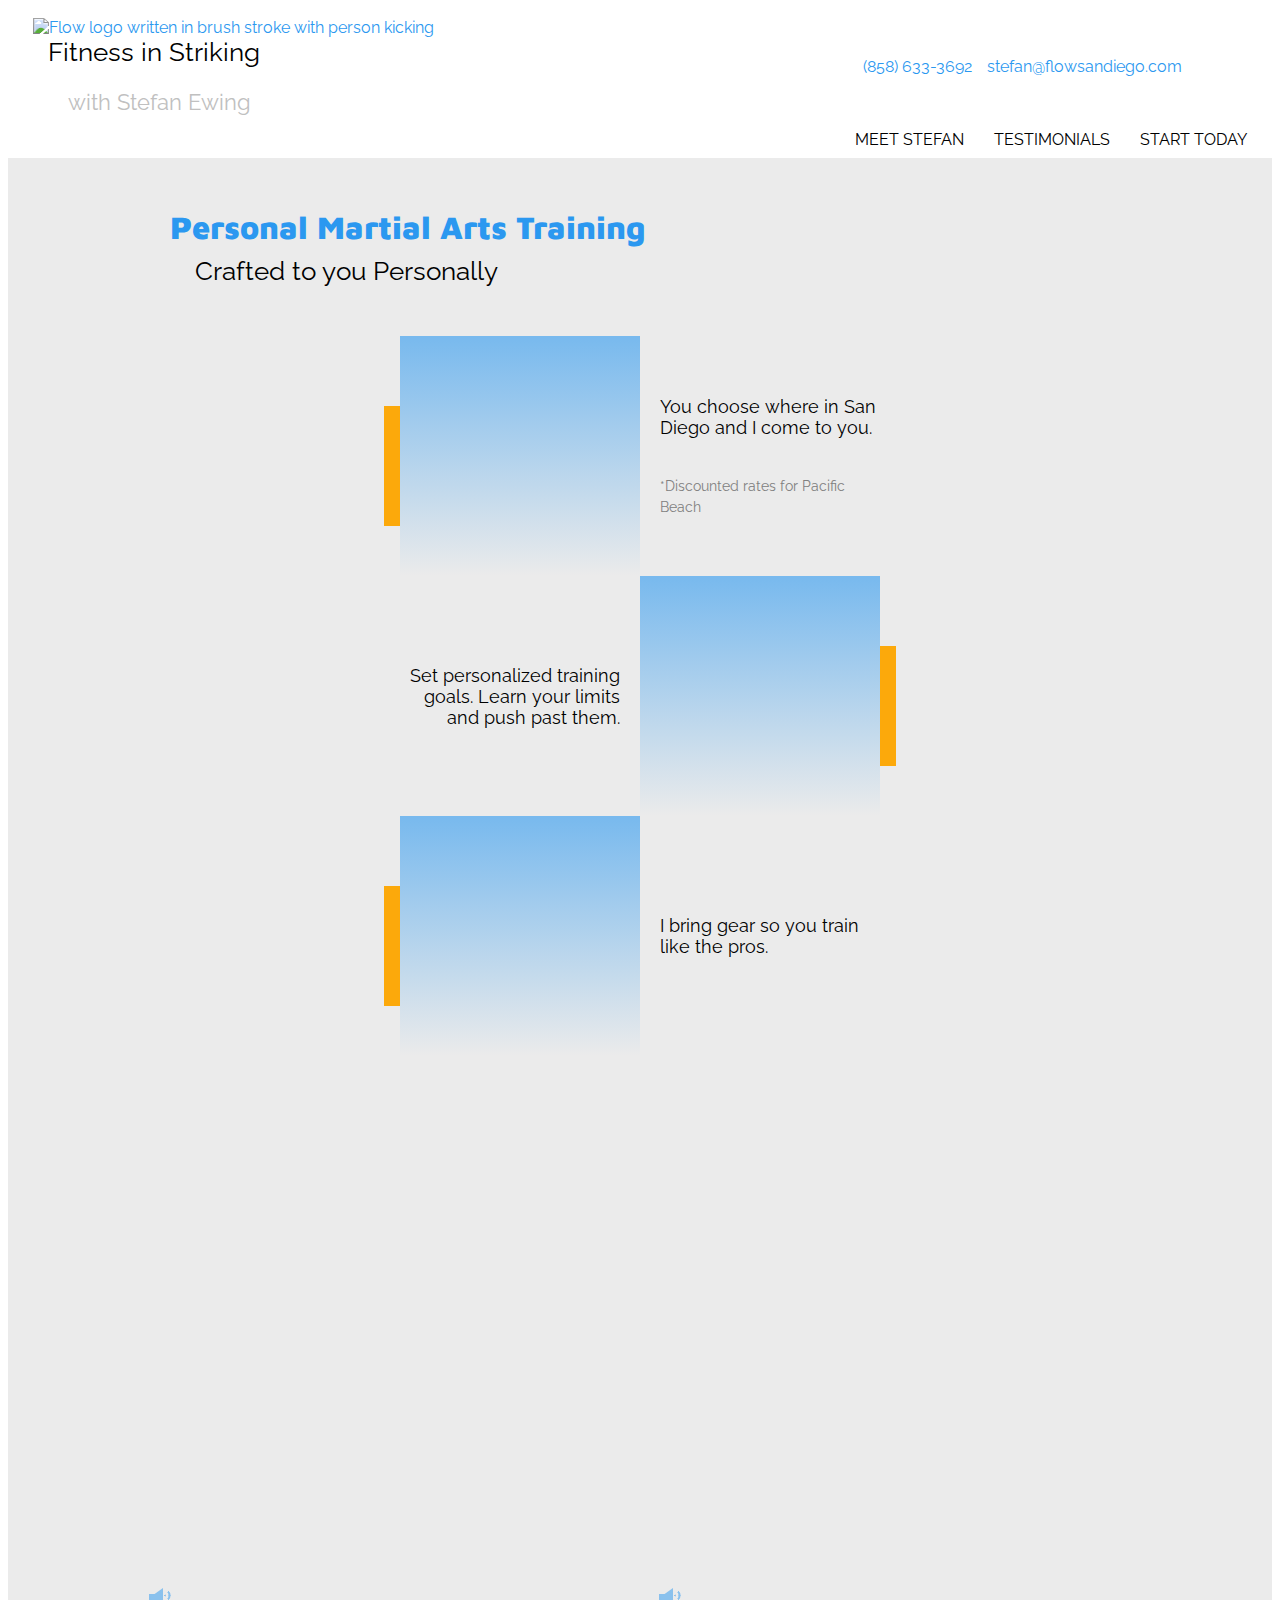
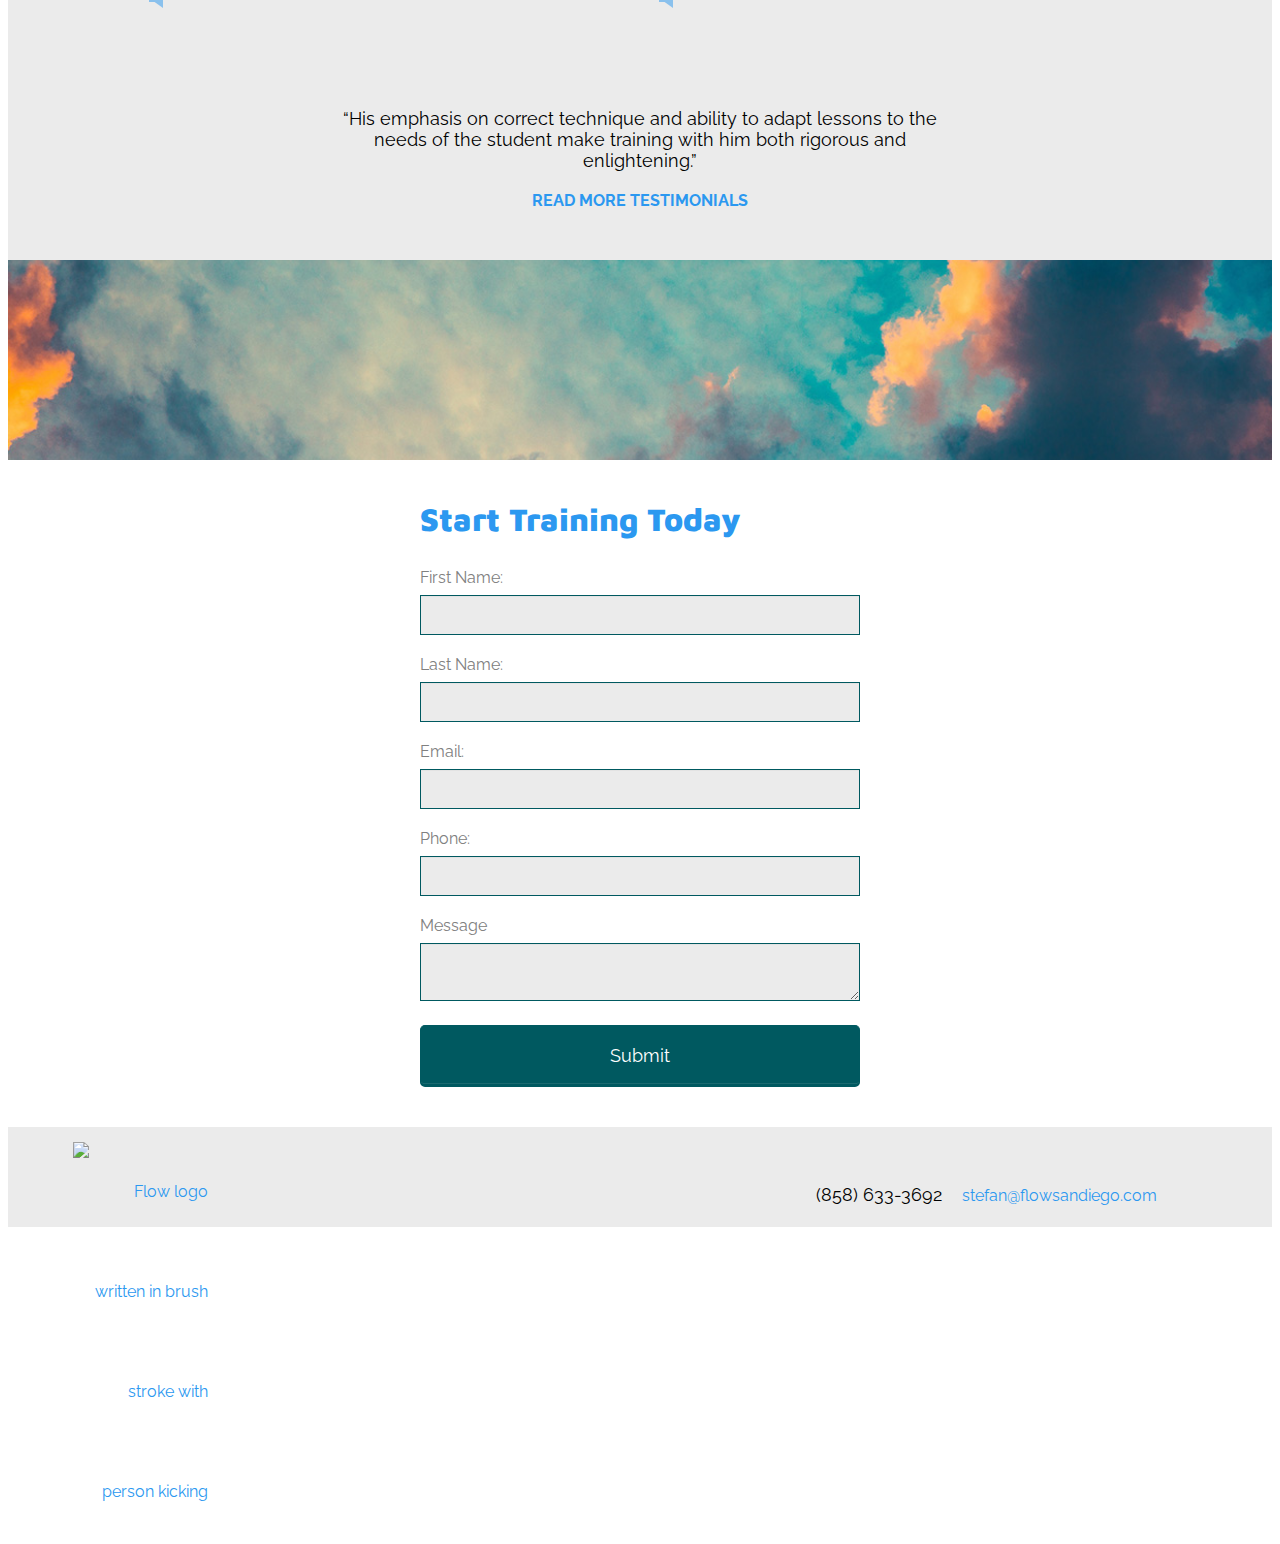
==== index.html @ 2791fafc "add updated files--cleaned up JS" ====
<!doctype html>
<html lang="en-US">
  <html>
    <head>
      <link href="https://fonts.googleapis.com/css?family=Maven+Pro:500,900|Raleway:400,500,600" rel="stylesheet">
      <link href="https://cdn-images.mailchimp.com/embedcode/horizontal-slim-10_7.css" rel="stylesheet" type="text/css">
      <script src="https://use.fontawesome.com/7b4e6e1d6e.js"></script>
      <title>Flow: Fitness in Striking | Personal Martial Arts Training | San Deigo</title>
      <meta charset="utf-8"/>
      <meta name="description" content="Flow Fitness in Striking specializes in martial arts personal training in San Deigo. 
      The instructor will meet you where and when you want and craft lessons to your needs. 
      Start training today."/>
      <meta name ="viewport" content="initial-scale=1.0,width=device-width"/>
      <link rel="stylesheet" href="css/reset.css"/>
      <link rel="stylesheet" href="css/normalize.css"/>
      <link rel="stylesheet" href="css/style.css"/>
    </head>
    <body>
      <div class="tablet_nav_dropdown_background"></div>
      <header>
        <div class="scroll_header" id="scrollHeader">
          <div class="scroll_header_left">
              <button type="button" class="start_today">Start Training Today</button>
           </div> <!--end header left-->
           <div class="scroll_header_right">               
             
             <!-- Begin MailChimp Signup Form -->
             <!-- <div id="mc_embed_signup"> -->
               <form action="https://directconnectionstraining.us16.list-manage.com/subscribe/post?u=0e68aa7948aa523b3192896d3&amp;id=10de667a09" method="post" id="mc-embedded-subscribe-form" name="mc-embedded-subscribe-form" class="validate" target="_blank" novalidate>
                <!-- <div id="mc_embed_signup_scroll"> -->
                  <!-- <label for="mce-EMAIL">Subscribe to our mailing list</label> -->
                  <p>Subscribe to my email list:</p>
                            <input type="email" value="" name="EMAIL" class="email newsletter_email" id="mce-EMAIL" placeholder="email address" id="newsletter_email" required>
                            <!-- real people should not fill this in and expect good things - do not remove this or risk form bot signups-->
                            <!-- <div style="position: absolute; left: -5000px;" aria-hidden="true"> -->
                              <!-- <input type="text" name="b_0e68aa7948aa523b3192896d3_10de667a09" tabindex="-1" value=""> -->
                            <!-- </div> -->
                            <!-- <div class="clear"> -->
                              <input type="submit" value="Subscribe" name="subscribe" id="mc-embedded-subscribe" class="button submit_btn">
                            <!-- </div> -->
                          <!-- </div> -->
                        </form>
                  <!-- </div> -->
                <!--End mc_embed_signup-->
              </div><!--end header right-->
            </div><!--end scroll_header-->

        <div class="header_grid">
          <div class="main_header">
            <a href="http://www.flowsandiego.com"><img src="images/flow_logo.png" alt="Flow logo written in brush stroke with person kicking" class="logo_img"></a>
            <h2>Fitness in Striking</h2>
            <h3>with Stefan Ewing</h3>
          </div>
          <div class="contact">
            <ul>
                <li><a href="tel:18586333692">(858) 633-3692</a></li>
                <li><a href="mailto:stefan@flowsandiego.com">stefan@flowsandiego.com</a><li>
                <li><a target="_blank" href="https://www.yelp.com/biz/direct-connections-personal-martial-arts-training-san-diego-3?osq=personal+martial+arts"><i class="fa fa-yelp" aria-hidden="true"></i></a></li>
                <li><a target="_blank" href="https://www.facebook.com/flowfitnessinstriking/"><i class="fa fa-facebook-square" aria-hidden="true"></i></a></li>
                <li><a target="_blank" href="https://www.instagram.com/flowsandiego/"><i class="fa fa-instagram" aria-hidden="true"></i></a></li>
              </ul>
            </div>
          <div class="nav">
            <ul>
              <li><a href="http://www.flowsandiego.com/meet_stefan">Meet Stefan</a></li>
              <li><a href="http://www.flowsandiego.com/testimonials">Testimonials</a></li>
              <li><a href="#" class="start_today">Start Today</a></li>
            </ul>
          </div>
          <div class="tablet_nav">
            <li><a target="_blank" href="https://www.yelp.com/biz/direct-connections-personal-martial-arts-training-san-diego-3?osq=personal+martial+arts"><i class="fa fa-yelp" aria-hidden="true"></i></a></li>
            <li><a target="_blank" href="https://www.facebook.com/flowfitnessinstriking/"><i class="fa fa-facebook-square" aria-hidden="true"></i></a></li>
            <li><a target="_blank" href="https://www.instagram.com/flowsandiego/"><i class="fa fa-instagram" aria-hidden="true"></i></a></li>
            <li class="menu_bars"><a href="#"><i class="fa fa-bars" id="menuBtn" aria-hidden="true"></i></a></li>
          </div><!--end tablet_nav-->
        </div> <!-- end div grid -->
      </header>
                  <div class="tablet_nav_dropdown" id="tabletNavDropdown">
                    <ul>
                      <li><a href="http://www.flowsandiego.com/meet_stefan">Meet Stefan</a></li>
                      <li><a href="http://www.flowsandiego.com/testimonials">Testimonials</a></li>
                      <li><a href="#" class="start_today">Start Today</a></li>
                    </ul>
                  </div><!--nav dropdown end -->

          <div class="container main_content">
            <div class="row main_row">
              <h1>Personal Martial Arts Training<h1>
              <h2>Crafted to you Personally</h2>
            </div> <!--end row-->
  
          <div class="container main_grid">
              <div class="item item1">
                <div class="image_1">
                  <!-- <img src="images/beach_training.jpg" alt="Two people training on a beach"> -->
                </div> <!-- end image_1 -->
                <div class="image_marker image_marker_left"></div>
              </div>
              <div class="item item2">
                <div class="item_textbox_right">
                  <p>You choose where in San Diego and I come to you.</p>
                  <p><span class="light">*Discounted rates for Pacific Beach</span></p>
                </div>
              </div>
              <div class="item item3">
                <div class="item_textbox_left">
                  <p>Set personalized training goals. Learn your limits and push past them.</p>
                </div>
              </div>
              <div class="item item4">
                <div class="image_2">
                  <!-- <img src="images/garage_training.jpg" alt="Two people training in a garage"> -->
                </div> <!-- end image_2 -->
                <div class="image_marker image_marker_right"></div>
              </div>
              <div class="item item5">
                  <div class="image_3">
                    <!-- <img src="images/gloves.jpg" alt="Two people training on a beach"> -->
                  </div> <!-- end image_3 -->
                <div class="image_marker image_marker_left"></div>
              </div>
              <div class="item item6">
                <div class="item_textbox_right">
                  <p>I bring gear so you train like the pros.</p>
                </div>
              </div>
          </div><!--end main_grid-->

          <div class="showcase_grid" id="mainContent">
            <div class="container video_1_box">
              <button class="playBtn" id="playBtn1" title="Toggle Play">►</button>
              <video muted loop poster="images/video5_poster.png" class="video1 video" id="video1" src="images/video5-b.mp4" type="video/mp4"></video>
              <a href="#!" class="muteBtn1 muteBtn" id="muteBtn1">
                <span></span>
              </a>
            </div> <!--end video_1-->

            <div class="container video_2_box">
              <button class="playBtn" id="playBtn2" title="Toggle Play">►</button>
              <video muted loop poster="images/video2_poster.png" class="video2 video" id="video2" src="images/video2_crop.mp4" type="video/mp4"></video>
              <a href="#!" class="muteBtn1 muteBtn" id="muteBtn2">
                <span></span>
              </a>
            </div> <!--end video_2-->
          </div> <!--showcase end-->



        <div class="row_testimonial">
          <div class="textbox_testimonial">
            <p>“His emphasis on correct technique and ability to adapt lessons to 
              the needs of the student make training with him both rigorous 
              and enlightening.”</p>
            <div class="textbox_testimonial_link">
              <a href="http://www.flowsandiego.com/testimonials"><strong>Read more testimonials</strong></a>
            </div>
          </div><!--end textbox-->
        </div><!--end row-->
      </div><!--end main_content container-->

      
      <div class="row row_banner">
      </div><!--end row-->

      <form name="contact" data-netlify="true">
        <h1 class="start_today_header" >Start Training Today</h1>
          <label for='first_name'>First Name:</label>
          <input type="text" id="first_name" name="first_name">

          <label for='last_name'>Last Name:</label>
          <input type="text" id="last_name" name="last_name">

          <label for='email'>Email:</label>
          <input type="email" id="email" name="user_email">

          <label for='phone'>Phone:</label>
          <input type="number" id="number" name="user_number">

          <label for="comment">Message</label>
          <textarea id="comment" name="user_comment"></textarea>
          <button type="submit" class="submit">Submit</button>
       </form>

       <footer>
         <div class="large_footer">
           <ul>
             <a href="http://www.flowsandiego.com/"><img src="images/flow_logo_tagline.png" alt="Flow logo written in brush stroke with person kicking" class="logo_img_small"></a>
               <li><p>(858) 633-3692</p></li>
               <li><a href="mailto:stefan@flowsandiego.com">stefan@flowsandiego.com</a><li>
               <li><a target="_blank" href="https://www.yelp.com/biz/direct-connections-personal-martial-arts-training-san-diego-3?osq=personal+martial+arts"><i class="fa fa-yelp" aria-hidden="true"></i></a></li>
               <li><a target="_blank" href="https://www.facebook.com/flowfitnessinstriking/"><i class="fa fa-facebook-square" aria-hidden="true"></i></a></li>
               <li><a target="_blank" href="https://www.instagram.com/flowsandiego/"><i class="fa fa-instagram" aria-hidden="true"></i></a></li>
             </ul>
           </div>
           <div class="small_footer">
             <ul class="footer_ul_icons">
                 <li><a target="_blank" href="https://www.yelp.com/biz/direct-connections-personal-martial-arts-training-san-diego-3?osq=personal+martial+arts"><i class="fa fa-yelp" aria-hidden="true"></i></a></li>
                 <li><a target="_blank" href="https://www.facebook.com/flowfitnessinstriking/"><i class="fa fa-facebook-square" aria-hidden="true"></i></a></li>
                 <li><a target="_blank" href="https://www.instagram.com/flowsandiego/"><i class="fa fa-instagram" aria-hidden="true"></i></a></li>
               </ul>
               <ul class="footer_ul_contact">
                 <li><a href="tel:18586333692">(858) 633-3692</a></li>
                 <li><a href="mailto:stefan@flowsandiego.com">stefan@flowsandiego.com</a><li>
                   <a href="http://www.flowsandiego.com/"><img src="images/flow_logo_tagline.png" alt="Flow logo written in brush stroke with person kicking" class="logo_img_small"></a>
               </ul>
           </div>
       </footer>


       <script src="https://ajax.googleapis.com/ajax/libs/jquery/3.2.1/jquery.min.js"></script>
        <script src="js/global.js"></script>
        <script src="js/home.js"></script>
    </body>

</html>
---- css/style.css ----
h1 {
  font-family: "Maven Pro", sans-serif;
  font-weight: 900;
  color: #2b98f0;
  margin: 10px;
}

@media (min-width: 992px) {
  h1 {
    font-size: 32px;
  }
}

@media (min-width: 700px) and (max-width: 991px) {
  h1 {
    font-size: 30px;
  }
}

@media (min-width: 300px) and (max-width: 699px) {
  h1 {
    font-size: 26px;
  }
}

h2 {
  font-family: "Raleway", sans-serif;
  font-weight: 400;
  color: 900;
  margin: 10px;
}

@media (min-width: 992px) {
  h2 {
    font-size: 26px;
  }
}

@media (min-width: 700px) and (max-width: 991px) {
  h2 {
    font-size: 26px;
  }
}

@media (min-width: 300px) and (max-width: 699px) {
  h2 {
    font-size: 20px;
  }
}

h3 {
  font-family: "Raleway", sans-serif;
  font-weight: 400;
  font-size: 22px;
  color: #c0c0c0;
}

@media (min-width: 300px) and (max-width: 699px) {
  h3 {
    font-size: 18px;
  }
}

p {
  font-family: "Raleway", sans-serif;
  font-weight: 400;
  font-size: 18px;
}

.contact p {
  color: #808080;
  font-size: 16px;
}

a {
  font-family: "Raleway", sans-serif;
  font-weight: 400;
  color: #2b98f0;
  font-size: 16px;
  text-decoration: none;
}

.fa {
  color: #fca90b;
  font-size: 26px;
}

.light {
  color: #808080;
  font-size: 14px;
}

body {
  font-family: "Raleway", sans-serif;
  font-weight: 400;
  font-size: 18px;
  color: 900;
  background: white;
}

.scroll_header {
  background-color: #2b98f0;
  height: 50px;
  width: 100vw;
  color: white;
  z-index: 200;
  display: none;
}

.scroll_header p {
  display: inline-block;
  line-height: 50px;
  font-size: 16px;
}

.scroll_header_left {
  text-align: left;
  margin-left: 50px;
  height: 100%;
  display: inline-block;
}

@media (min-width: 700px) and (max-width: 991px) {
  .scroll_header_left {
    display: none;
  }
}

.scroll_header_right {
  text-align: right;
  margin-right: 50px;
  height: 100%;
  display: inline-block;
  float: right;
  padding-right: 20px;
}

@media (min-width: 300px) and (max-width: 699px) {
  .scroll_header_right {
    display: none;
  }
}

.sticky {
  position: fixed;
  top: 0;
  width: 100%;
  display: inline;
}

.sticky + .content {
  padding-top: 102px;
}

.header_grid {
  display: -ms-grid;
  display: grid;
  -ms-grid-columns: 1fr 1fr;
  grid-template-columns: 1fr 1fr;
  -ms-grid-rows: 75px 75px;
  grid-template-rows: 75px 75px;
}

@media (min-width: 992px) {
  .header_grid {
    grid-template-areas: "mainheader contact" "mainheader nav";
  }
}

@media (min-width: 700px) and (max-width: 991px) {
  .header_grid {
    grid-template-areas: "mainheader tabletnav" "mainheader .";
  }
}

@media (min-width: 300px) and (max-width: 699px) {
  .header_grid {
    -ms-grid-rows: 150px 50px;
    -ms-grid-columns: 300px 1px;
    grid-template-rows: 100px 100px;
    grid-template-areas: "mainheader mainheader" "tabletnav tabletnav";
  }
}

.main_header {
  -ms-grid-column: 1;
  -ms-grid-row: 1;
  grid-area: mainheader;
}

@media (min-width: 300px) and (max-width: 699px) {
  .main_header {
    text-align: center;
  }
}

.logo_img {
  width: 200px;
  padding-left: 25px;
  padding-top: 10px;
}

@media (min-width: 300px) and (max-width: 699px) {
  .logo_img {
    width: 150px;
    padding-left: 0;
  }
}

.main_header h2 {
  margin: 0 0 0 40px;
}

.main_header h3 {
  margin-left: 60px;
}

.contact {
  -ms-grid-column: 2;
  -ms-grid-row: 1;
  grid-area: contact;
  text-align: right;
  height: 100%;
  line-height: 75px;
}

.contact li, .tablet_nav li {
  display: inline-block;
  margin-right: 10px;
}

.fa {
  padding: 5px;
}

.nav {
  -ms-grid-column: 2;
  -ms-grid-row: 2;
  grid-area: nav;
  text-align: right;
  line-height: 75px;
}

.nav li {
  text-transform: uppercase;
  display: inline-block;
  margin-right: 25px;
}

.nav a {
  color: black;
}

.nav a:hover {
  color: #2b98f0;
}

@media (min-width: 300px) and (max-width: 699px) {
  .nav, .contact {
    display: none;
  }
}

@media (min-width: 700px) and (max-width: 991px) {
  .nav, .contact {
    display: none;
  }
}

.tablet_nav {
  -ms-grid-column: 1;
  -ms-grid-row: 1;
  grid-area: tabletnav;
  text-align: right;
  align-self: end;
}

@media (min-width: 992px) {
  .tablet_nav {
    display: none;
  }
}

@media (min-width: 300px) and (max-width: 699px) {
  .tablet_nav {
    text-align: center;
    align-self: center;
    -ms-grid-column: 1;
    -ms-grid-row: 2;
  }
}

.tablet_nav_dropdown {
  width: 150px;
  height: auto;
  background-color: white;
  position: absolute;
  top: 80px;
  right: 10px;
  z-index: 500;
  box-shadow: 1px 1px 4px #808080;
  border-radius: 3px;
  display: none;
  float: right;
}

@media (min-width: 300px) and (max-width: 699px) {
  .tablet_nav_dropdown {
    top: 180px;
    right: 30px;
  }
}

.tablet_nav_dropdown li {
  padding: 15px;
}

.tablet_nav_dropdown ul {
  text-align: left;
  margin: 10px 0 10px 10px;
}

.tablet_nav_dropdown_background {
  z-index: 499;
  width: 100vw;
  height: 100vh;
  position: fixed;
  top: 0;
  left: 0;
  display: none;
}

.showcase_grid {
  display: -ms-grid;
  display: grid;
  margin: auto;
  padding-top: 5vh;
  padding-bottom: 5vh;
  margin-top: 20px;
  margin-bottom: 20px;
  grid-auto-rows: auto;
  grid-gap: 10px;
  grid-template-areas: "video1 video2";
  justify-content: center;
}

@media (min-width: 992px) {
  .showcase_grid {
    -ms-grid-columns: 500px 500px;
    grid-template-columns: 500px 500px;
    width: 1010px;
  }
}

@media (min-width: 700px) and (max-width: 991px) {
  .showcase_grid {
    -ms-grid-columns: 345px 345px;
    grid-template-columns: 345px 345px;
    width: 700px;
  }
}

@media (min-width: 300px) and (max-width: 699px) {
  .showcase_grid {
    -ms-grid-rows: 300px 300px;
    grid-template-rows: 300px 300px;
    grid-template-areas: "video1" "video2";
    text-align: center;
  }
}

.video_1_box {
  -ms-grid-column: 1;
  -ms-grid-row: 1;
  grid-area: video1;
  position: relative;
}

@media (min-width: 300px) and (max-width: 699px) {
  .video_1_box {
    -ms-grid-row: 1;
    -ms-grid-column: 1;
  }
}

.video_2_box {
  -ms-grid-column: 2;
  -ms-grid-row: 1;
  grid-area: video2;
  position: relative;
}

@media (min-width: 300px) and (max-width: 699px) {
  .video_2_box {
    -ms-grid-row: 2;
    -ms-grid-column: 1;
  }
}

.video1 {
  width: 500px;
  height: 500px;
  z-index: 1;
}

@media (min-width: 700px) and (max-width: 991px) {
  .video1 {
    width: 345px;
    height: 345px;
  }
}

@media (min-width: 300px) and (max-width: 699px) {
  .video1 {
    width: 300px;
    height: 300px;
  }
}

.video2 {
  width: 500px;
  height: 500px;
}

@media (min-width: 700px) and (max-width: 991px) {
  .video2 {
    width: 345px;
    height: 345px;
  }
}

@media (min-width: 300px) and (max-width: 699px) {
  .video2 {
    width: 300px;
    height: 300px;
  }
}

.main_content {
  background-color: #ebebeb;
}

.main_row {
  width: 75vw;
  margin: auto;
  padding-top: 40px;
  padding-bottom: 40px;
}

.main_row h2 {
  padding-left: 25px;
}

.main_grid {
  width: 50%;
  margin: auto;
  display: -ms-grid;
  display: grid;
  -ms-grid-columns: 240px 240px;
  grid-template-columns: 240px 240px;
  -ms-grid-rows: 1fr 1fr 1fr;
  grid-template-rows: 1fr 1fr 1fr;
  justify-content: center;
}

@media (min-width: 300px) and (max-width: 699px) {
  .main_grid {
    -ms-grid-columns: 240px;
    grid-template-columns: 240px;
    -ms-grid-rows: 240px 125px 240px 125px 240px 125px;
    grid-template-rows: auto;
    grid-template-areas: "row-1" "row-2" "row-3" "row-4" "row-5" "row-6";
  }
}

.item1 {
  -ms-grid-column: 1;
  -ms-grid-row: 1;
}

.item2 {
  -ms-grid-column: 2;
  -ms-grid-row: 1;
}

.item3 {
  -ms-grid-column: 1;
  -ms-grid-row: 2;
}

.item4 {
  -ms-grid-column: 2;
  -ms-grid-row: 2;
}

.item5 {
  -ms-grid-column: 1;
  -ms-grid-row: 3;
}

.item6 {
  -ms-grid-column: 2;
  -ms-grid-row: 3;
}

@media (min-width: 300px) and (max-width: 699px) {
  .item1 {
    grid-area: row-1;
    -ms-grid-column: 1;
    -ms-grid-row: 1;
  }
  .item2 {
    grid-area: row-2;
    -ms-grid-column: 1;
    -ms-grid-row: 2;
  }
  .item3 {
    grid-area: row-4;
    -ms-grid-column: 1;
    -ms-grid-row: 4;
  }
  .item4 {
    grid-area: row-3;
    -ms-grid-column: 1;
    -ms-grid-row: 3;
  }
  .item5 {
    grid-area: row-5;
    -ms-grid-column: 1;
    -ms-grid-row: 5;
  }
  .item6 {
    grid-area: row-6;
    -ms-grid-column: 1;
    -ms-grid-row: 6;
  }
}

.image_1 {
  height: 240px;
  width: 240px;
  background: linear-gradient(to bottom, rgba(43, 152, 240, 0.6), rgba(43, 152, 240, 0)), url("../images/beach_training2.jpg");
}

.image_2 {
  height: 240px;
  width: 240px;
  background: linear-gradient(to bottom, rgba(43, 152, 240, 0.6), rgba(43, 152, 240, 0)), url("../images/garage_training2.jpg");
}

.image_3 {
  height: 240px;
  width: 240px;
  background: linear-gradient(to bottom, rgba(43, 152, 240, 0.6), rgba(43, 152, 240, 0)), url("../images/gloves2.jpg");
}

.image_marker {
  height: 120px;
  background-color: #fca90b;
  width: 16px;
  top: 50%;
  margin-top: -50px;
  z-index: 100;
}

.image_marker_left {
  left: -16px;
  position: absolute;
}

.image_marker_right {
  right: -16px;
  position: absolute;
}

.item {
  position: relative;
}

@media (min-width: 700px) and (max-width: 991px) {
  .item_textbox_right {
    width: 220px;
    height: 240px;
    margin-left: 20px;
    display: flex;
    justify-content: center;
    flex-direction: column;
  }
}

@media (min-width: 992px) {
  .item_textbox_right {
    width: 220px;
    height: 240px;
    margin-left: 20px;
    display: flex;
    justify-content: center;
    flex-direction: column;
  }
}

@media (min-width: 300px) and (max-width: 699px) {
  .item_textbox_right {
    text-align: center;
    justify-content: flex-start;
    margin: 30px 0 40px 0;
    margin-right: 0;
  }
}

@media (min-width: 700px) and (max-width: 991px) {
  .item_textbox_left {
    margin-right: 20px;
    width: 220px;
    height: 240px;
    text-align: right;
    display: flex;
    justify-content: center;
    flex-direction: column;
  }
}

@media (min-width: 992px) {
  .item_textbox_left {
    margin-right: 20px;
    width: 220px;
    height: 240px;
    text-align: right;
    display: flex;
    justify-content: center;
    flex-direction: column;
  }
}

@media (min-width: 300px) and (max-width: 699px) {
  .item_textbox_left {
    text-align: center;
    justify-content: flex-start;
    margin: 30px 0 40px 0;
    margin-right: 0;
  }
}

.row_testimonial {
  display: flex;
  justify-content: center;
  padding-bottom: 50px;
}

.textbox_testimonial {
  width: 50%;
  text-align: center;
}

.textbox_testimonial_link {
  margin-top: 15px;
  text-transform: uppercase;
}

.row_banner {
  height: 200px;
  background-image: url("../images/jason-wong-351890-banner.jpg");
  background-size: cover;
  background-position: center center;
  margin-bottom: 30px;
}

footer {
  background-color: #ebebeb;
  height: 100px;
}

.logo_img_small {
  width: 160px;
  padding-left: 25px;
  padding-top: 15px;
  float: left;
}

@media (min-width: 300px) and (max-width: 699px) {
  .logo_img_small {
    padding: 20px;
    float: none;
  }
}

.large_footer {
  text-align: right;
  height: 100%;
  line-height: 100px;
  display: block;
}

@media (min-width: 300px) and (max-width: 699px) {
  .large_footer {
    display: none;
  }
}

.large_footer li {
  display: inline-block;
  margin-right: 15px;
}

.small_footer {
  height: auto;
  background-color: #ebebeb;
}

@media (min-width: 700px) and (max-width: 991px) {
  .small_footer {
    display: none;
  }
}

@media (min-width: 992px) {
  .small_footer {
    display: none;
  }
}

.footer_ul_icons {
  display: flex;
  flex-direction: row;
  justify-content: center;
  margin-top: 15px;
}

.footer_ul_icons li {
  padding: 10px;
}

.footer_ul_contact {
  text-align: center;
}

.footer_ul_contact li {
  margin-top: 20px;
}

.testimonials_container {
  text-align: center;
  padding-top: 40px;
  padding-bottom: 40px;
  background-color: #ebebeb;
}

.hidden {
  display: none;
}

.slideshow_container {
  margin: 0;
  max-width: 750px;
  margin: 10vh auto 10vh auto;
  text-align: center;
}

.slideshow_container > div {
  display: inline-block;
}

#slideshow {
  margin: auto;
  position: relative;
  width: 620px;
  height: 200px;
}

@media (min-width: 700px) and (max-width: 991px) {
  #slideshow {
    width: 520px;
    height: 167px;
  }
}

@media (min-width: 300px) and (max-width: 699px) {
  #slideshow {
    width: 75vw;
    max-width: 300px;
    margin: auto;
    height: 180px;
  }
}

#slideshow > div {
  position: absolute;
  top: 0;
  left: 0;
  right: 0;
  bottom: 0;
}

#slideshow img {
  width: 100%;
  margin: auto;
  border: solid 1px #808080;
}

.arrow {
  width: 40px;
  font-size: 64px;
  display: inline-block;
  color: #2b98f0;
  text-decoration: none;
  text-align: center;
  vertical-align: middle;
  line-height: 400px;
  font-weight: bold;
  padding: 0 10px;
}

@media (min-width: 300px) and (max-width: 699px) {
  .arrow {
    font-size: 32px;
    line-height: 200px;
  }
}

@media (min-width: 300px) and (max-width: 699px) {
  .arrowL {
    position: absolute;
    left: 0;
  }
}

@media (min-width: 300px) and (max-width: 699px) {
  .arrowR {
    position: absolute;
    right: 0;
  }
}

*, *:before, *:after {
  -moz-box-sizing: border-box;
  -webkit-box-sizing: border-box;
  box-sizing: border-box;
}

form {
  max-width: 400px;
  margin: 20px auto;
  padding: 10px 20px;
  border-radius: 8px;
}

form h1 {
  margin: 0 0 30px 0;
  text-align: left;
}

input[type="text"],
input[type="password"],
input[type="date"],
input[type="datetime"],
input[type="email"],
input[type="number"],
input[type="search"],
input[type="tel"],
input[type="time"],
input[type="url"],
textarea,
select {
  background: rgba(255, 255, 255, 0.1);
  border: 1px solid #005960;
  font-size: 16px;
  height: auto;
  margin: 0;
  outline: 0;
  padding: 10px;
  width: 100%;
  background-color: #ebebeb;
  color: #8a97a0;
  box-shadow: 0 1px 0 rgba(0, 0, 0, 0.03) inset;
  margin-bottom: 20px;
}

input[type="radio"],
input[type="checkbox"] {
  margin: 0 4px 8px 0;
}

select {
  padding: 6px;
  height: 32px;
  border-radius: 2px;
}

button {
  padding: 19px 39px 18px 39px;
  color: #FFF;
  background-color: #005960;
  font-size: 18px;
  text-align: center;
  font-family: "Raleway", sans-serif;
  border-radius: 5px;
  width: 100%;
  border: 1px solid #005960;
  border-width: 1px 1px 3px;
  box-shadow: 0 -1px 0 rgba(255, 255, 255, 0.1) inset;
  margin-bottom: 10px;
}

button.start_today {
  background-color: #2b98f0;
  font-size: 16px;
  width: 180px;
  height: 30px;
  border: 1px solid white;
  display: inline-block;
  padding: 0;
  margin-top: 10px;
}

form.validate {
  margin: 0;
  padding: 0;
  max-width: 800px;
}

input.newsletter_email {
  display: inline-block;
  width: 180px;
  border: 1px solid white;
  border-radius: 5px;
  height: 30px;
  padding: 0;
}

.submit_btn {
  width: 100px;
  height: 30px;
  font-size: 16px;
  background-color: #2b98f0;
  color: white;
  border: 1px solid white;
  border-radius: 5px;
  display: inline-block;
}

fieldset {
  margin-bottom: 30px;
  border: none;
}

legend {
  font-size: 1.4em;
  margin-bottom: 10px;
}

label {
  display: block;
  margin-bottom: 8px;
  font-family: "Raleway", sans-serif;
  font-size: 16px;
  color: #808080;
}

label.light {
  font-weight: 300;
  display: inline;
}

.number {
  background-color: #5fcf80;
  color: #fff;
  height: 30px;
  width: 30px;
  display: inline-block;
  font-size: 0.8em;
  margin-right: 4px;
  line-height: 30px;
  text-align: center;
  text-shadow: 0 1px 0 rgba(255, 255, 255, 0.2);
  border-radius: 100%;
}

@media screen and (min-width: 480px) {
  form {
    max-width: 480px;
  }
}

/* mute button style */
.muteBtn1 {
  height: 30px;
  width: 30px;
  position: absolute;
  overflow: hidden;
  display: block;
  bottom: 12px;
  left: 12px;
  opacity: .5;
  z-index: 99;
}

.muteBtn1 span {
  display: block;
  width: 8px;
  height: 8px;
  background: #2b98f0;
  margin: 11px 0 0 2px;
}

.muteBtn1 span:after {
  content: '';
  position: absolute;
  width: 0;
  height: 0;
  border-style: solid;
  border-color: transparent #2b98f0 transparent transparent;
  border-width: 10px 14px 10px 15px;
  left: -13px;
  top: 5px;
}

.muteBtn1 span:before {
  transform: rotate(45deg);
  border-radius: 0 50px 0 0;
  content: '';
  position: absolute;
  width: 5px;
  height: 5px;
  border-style: double;
  border-color: #2b98f0;
  border-width: 7px 7px 0 0;
  left: 18px;
  top: 9px;
  transition: all 0.2s ease-out;
}

.muteBtn1:hover span:before {
  transform: scale(0.8) translate(-3px, 0) rotate(42deg);
}

.muteBtn1.mute span:before {
  transform: scale(0.5) translate(-15px, 0) rotate(36deg);
  opacity: 0;
}

@media (max-width: 991px) {
  .playBtn {
    background: none;
    border: 0;
    color: #2b98f0;
    outline: 0;
    padding: 0;
    cursor: pointer;
    display: block;
    max-width: 50px;
    position: absolute;
    left: 50%;
    bottom: 50%;
    font-size: 80px;
    opacity: .5;
    margin-left: -10%;
    margin-bottom: -10%;
  }
}

@media (min-width: 992px) {
  .playBtn {
    display: none;
  }
}

.bio_grid {
  background-color: #ebebeb;
  display: -ms-grid;
  display: grid;
  margin: auto;
  padding-top: 20px;
  padding-bottom: 20px;
  grid-auto-rows: auto;
  grid-gap: 10px;
  grid-template-areas: "bio photo";
  justify-content: center;
  -ms-grid-columns: 4fr 3fr;
  grid-template-columns: 4fr 3fr;
}

@media (min-width: 300px) and (max-width: 699px) {
  .bio_grid {
    -ms-grid-rows: 400px 250px;
    -ms-grid-columns: 300px;
    grid-template-rows: 400px 350px;
    grid-template-columns: 300px;
    grid-template-areas: "bio" "photo";
    text-align: center;
  }
}

.bio {
  grid-area: bio;
  -ms-grid-column: 1;
  -ms-grid-row: 1;
}

@media (min-width: 300px) and (max-width: 699px) {
  .bio {
    -ms-grid-column: 1;
    -ms-grid-row: 1;
  }
}

.bio h1 {
  margin-left: 11vw;
}

.bio_container {
  margin-left: 15vw;
  margin-right: 5vw;
}

@media (min-width: 300px) and (max-width: 699px) {
  .bio_container {
    margin-left: 5vw;
  }
}

.bio_photo {
  grid-area: photo;
  -ms-grid-column: 2;
  -ms-grid-row: 1;
}

@media (min-width: 300px) and (max-width: 699px) {
  .bio_photo {
    -ms-grid-column: 1;
    -ms-grid-row: 2;
  }
}

.bio_photo img {
  margin: 40px;
  max-width: 265px;
}

@media (min-width: 300px) and (max-width: 699px) {
  .bio_photo img {
    margin: 0;
  }
}

.slideshow {
  margin: 80px auto;
  position: relative;
  width: 520px;
  height: 347px;
  padding: 10px;
  box-shadow: 0 0 20px rgba(0, 0, 0, 0.4);
}

.slideshow_slides li {
  height: 100%;
  background-size: cover;
  background-position: center center;
  display: none;
  text-align: center;
}

.slideshow_controls {
  width: 100%;
  position: absolute;
  left: 0;
  bottom: 120px;
  text-align: center;
}

.slideshow_controls li {
  display: inline-block;
  margin: 0 20px;
  cursor: pointer;
  color: white;
  opacity: 0.5;
  font-family: Arial;
  font-size: 14px;
  text-transform: uppercase;
  font-weight: bold;
  letter-spacing: 1.2px;
  text-shadow: 1px 1px rgba(0, 0, 0, 0.35);
}

.slideshow_controls li.active {
  opacity: 1;
}
/*# sourceMappingURL=style.css.map */
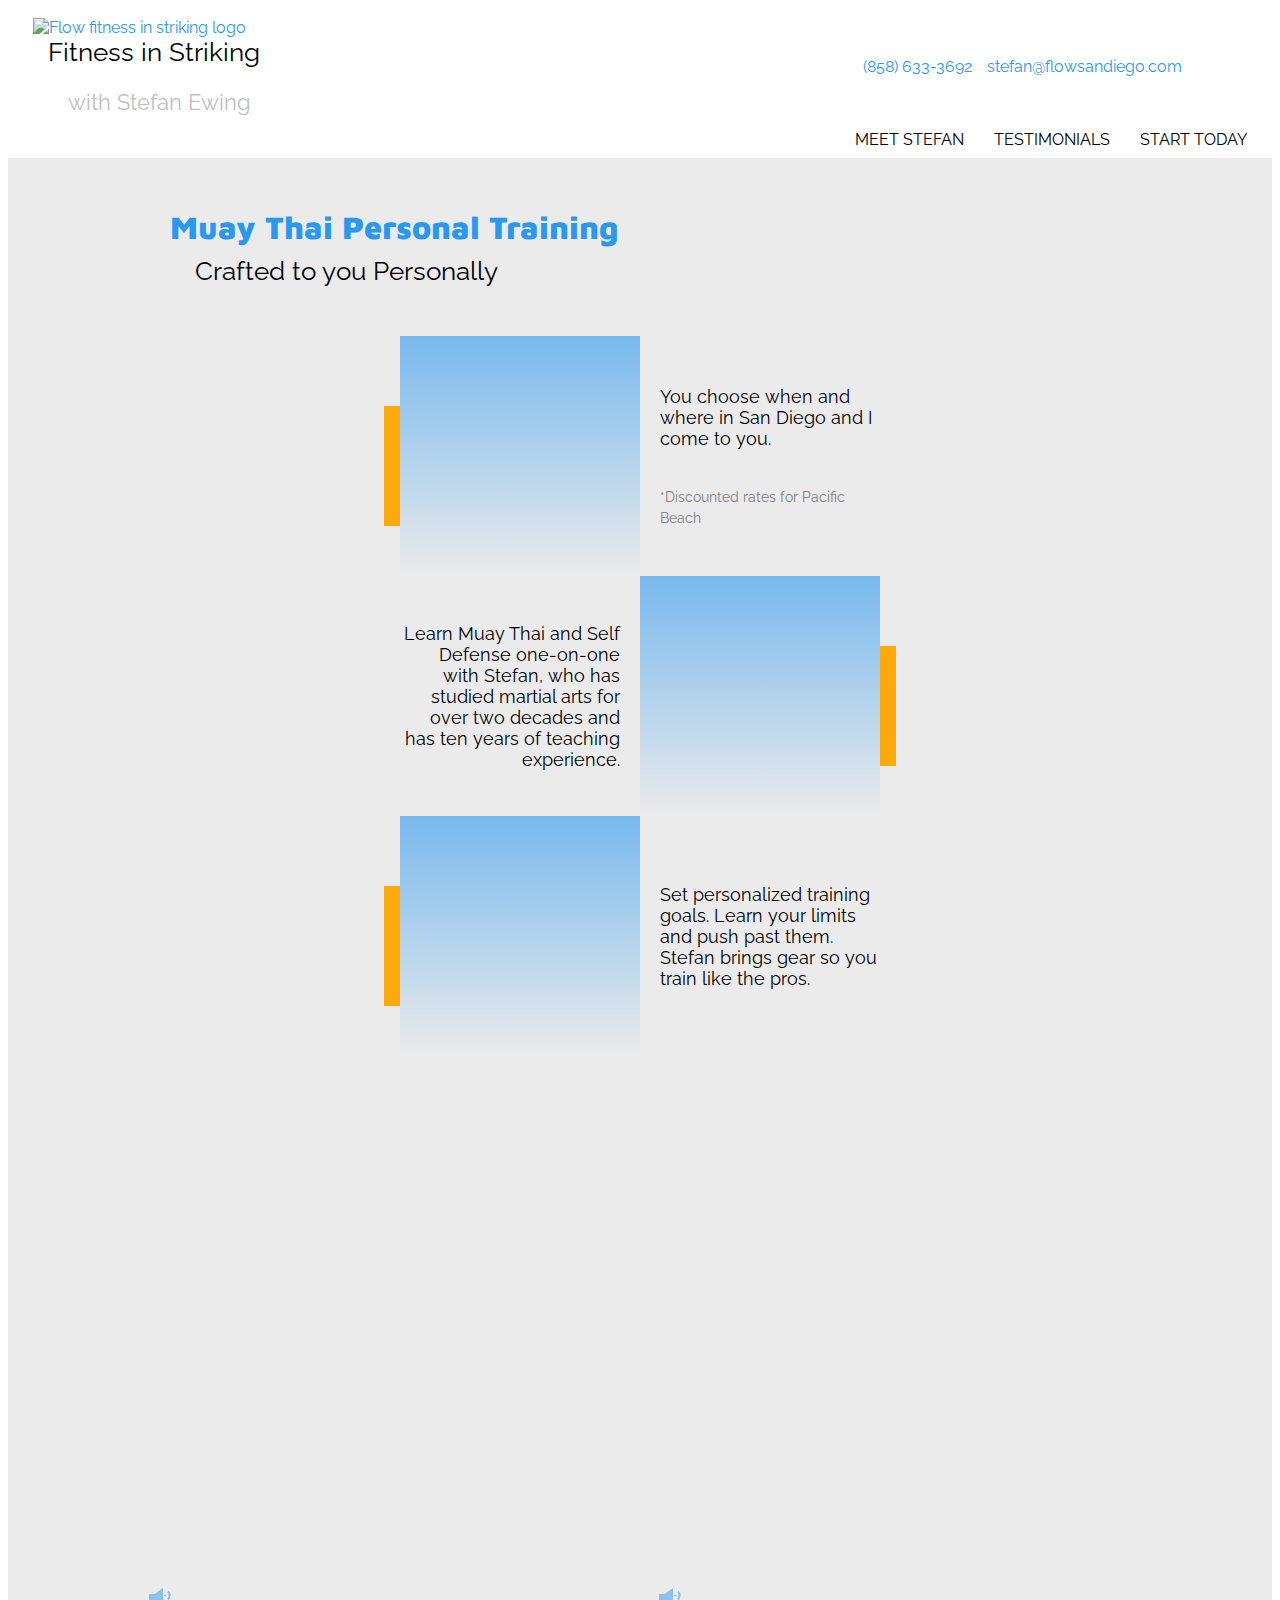
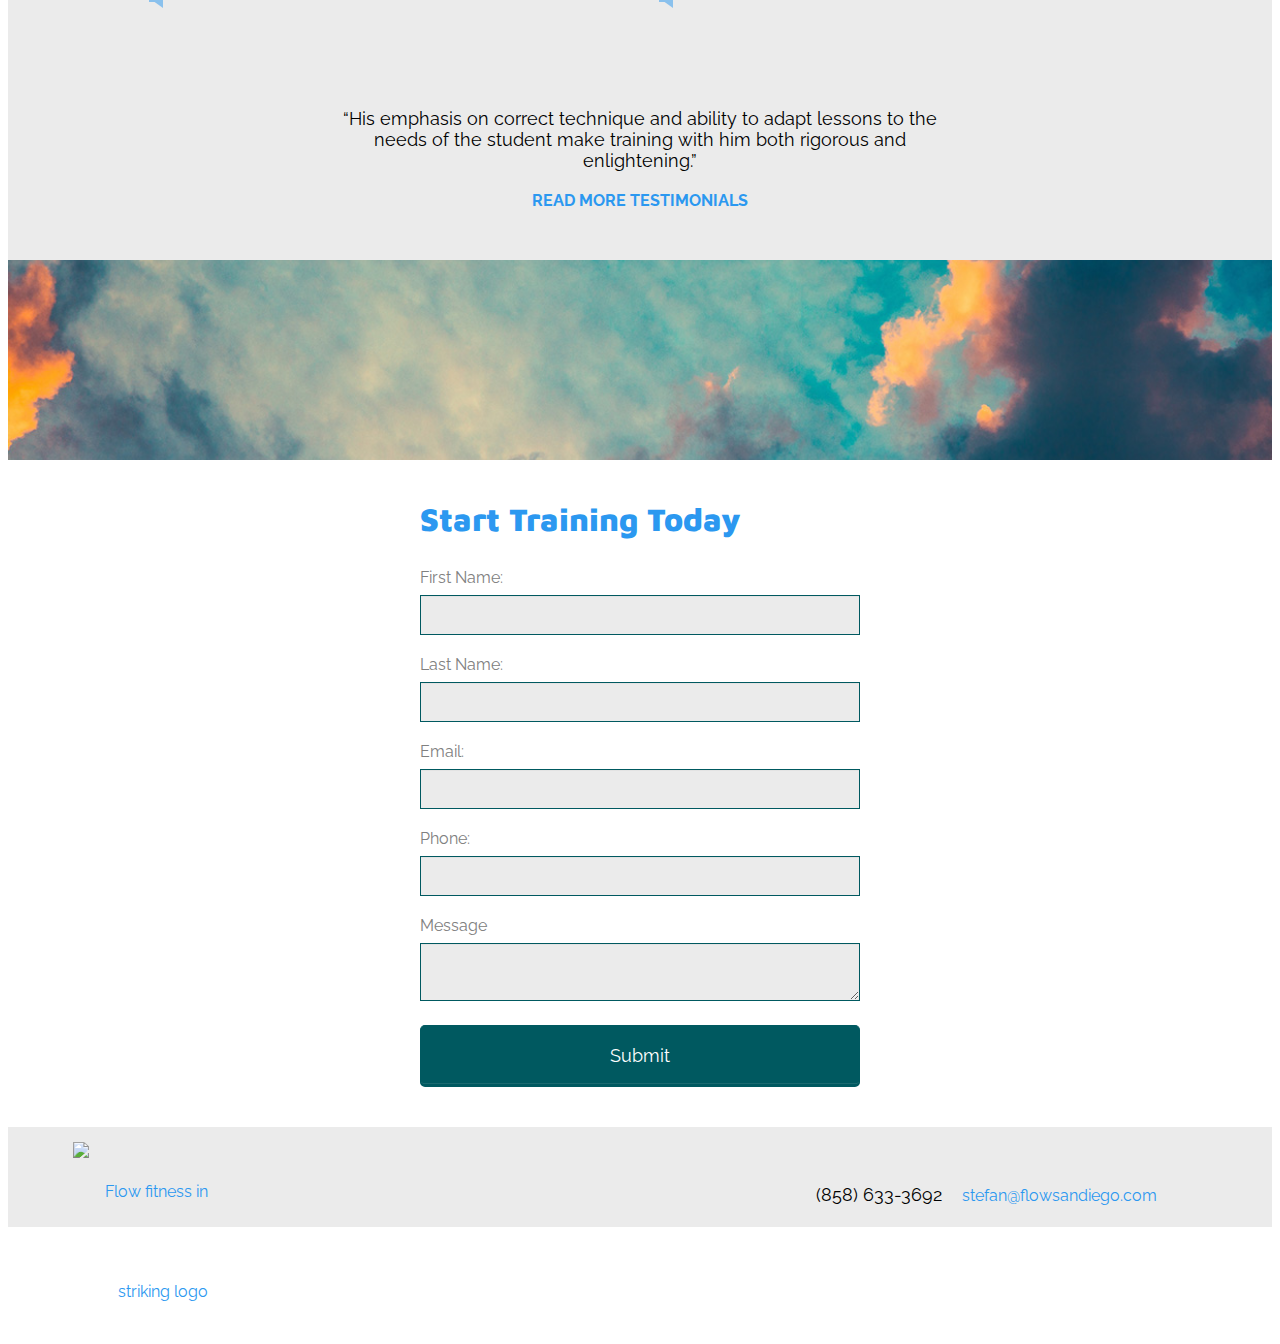
==== commit 115f5ac0: "add updated files" ====
--- a/index.html
+++ b/index.html
@@ -5,14 +5,15 @@
       <link href="https://fonts.googleapis.com/css?family=Maven+Pro:500,900|Raleway:400,500,600" rel="stylesheet">
       <link href="https://cdn-images.mailchimp.com/embedcode/horizontal-slim-10_7.css" rel="stylesheet" type="text/css">
       <script src="https://use.fontawesome.com/7b4e6e1d6e.js"></script>
-      <title>Flow: Fitness in Striking | Personal Martial Arts Training | San Deigo</title>
+      <title>Muay Thai Personal Trainer | Flow Fitness in Striking | San Diego</title>
       <meta charset="utf-8"/>
-      <meta name="description" content="Flow Fitness in Striking specializes in martial arts personal training in San Deigo. 
-      The instructor will meet you where and when you want and craft lessons to your needs. 
-      Start training today."/>
+      <meta name="description" content="Learn muay thai kickboxing and self defense in San Diego with training 
+      crafted to you personally. Easily fit training into your schedule by meeting the instructor 
+      when and where you want. Start training today!"/>
       <meta name ="viewport" content="initial-scale=1.0,width=device-width"/>
+      <meta name="google-site-verification" content="4Tm22Hszbmu7S5Mw5IDHww8id_lLpzlJsDMXndzX_nU" />
+      <meta name="msvalidate.01" content="718AE8DAEF919792B9D03F8E75C4435F" />
       <link rel="stylesheet" href="css/reset.css"/>
-      <link rel="stylesheet" href="css/normalize.css"/>
       <link rel="stylesheet" href="css/style.css"/>
     </head>
     <body>
@@ -47,7 +48,7 @@
 
         <div class="header_grid">
           <div class="main_header">
-            <a href="http://www.flowsandiego.com"><img src="images/flow_logo.png" alt="Flow logo written in brush stroke with person kicking" class="logo_img"></a>
+            <a href="http://www.flowsandiego.com"><img src="images/flow_logo.png" alt="Flow fitness in striking logo" class="logo_img"></a>
             <h2>Fitness in Striking</h2>
             <h3>with Stefan Ewing</h3>
           </div>
@@ -85,43 +86,42 @@
 
           <div class="container main_content">
             <div class="row main_row">
-              <h1>Personal Martial Arts Training<h1>
+              <h1>Muay Thai Personal Training<h1>
               <h2>Crafted to you Personally</h2>
             </div> <!--end row-->
   
           <div class="container main_grid">
               <div class="item item1">
                 <div class="image_1">
-                  <!-- <img src="images/beach_training.jpg" alt="Two people training on a beach"> -->
                 </div> <!-- end image_1 -->
                 <div class="image_marker image_marker_left"></div>
               </div>
               <div class="item item2">
                 <div class="item_textbox_right">
-                  <p>You choose where in San Diego and I come to you.</p>
+                  <p>You choose when and where in San Diego and I come to you.</p>
                   <p><span class="light">*Discounted rates for Pacific Beach</span></p>
                 </div>
               </div>
               <div class="item item3">
                 <div class="item_textbox_left">
-                  <p>Set personalized training goals. Learn your limits and push past them.</p>
+                  <p>Learn Muay Thai and Self Defense one-on-one with Stefan, who has studied martial arts for over two decades
+                    and has ten years of teaching experience.
+                  </p>
                 </div>
               </div>
               <div class="item item4">
                 <div class="image_2">
-                  <!-- <img src="images/garage_training.jpg" alt="Two people training in a garage"> -->
                 </div> <!-- end image_2 -->
                 <div class="image_marker image_marker_right"></div>
               </div>
               <div class="item item5">
                   <div class="image_3">
-                    <!-- <img src="images/gloves.jpg" alt="Two people training on a beach"> -->
                   </div> <!-- end image_3 -->
                 <div class="image_marker image_marker_left"></div>
               </div>
               <div class="item item6">
                 <div class="item_textbox_right">
-                  <p>I bring gear so you train like the pros.</p>
+                  <p>Set personalized training goals. Learn your limits and push past them. Stefan brings gear so you train like the pros.</p>
                 </div>
               </div>
           </div><!--end main_grid-->
@@ -129,7 +129,7 @@
           <div class="showcase_grid" id="mainContent">
             <div class="container video_1_box">
               <button class="playBtn" id="playBtn1" title="Toggle Play">►</button>
-              <video muted loop poster="images/video5_poster.png" class="video1 video" id="video1" src="images/video5-b.mp4" type="video/mp4"></video>
+              <video muted loop preload="none" poster="images/video5_poster.png" class="video1 video" id="video1" src="images/video5-b.mp4" type="video/mp4"></video>
               <a href="#!" class="muteBtn1 muteBtn" id="muteBtn1">
                 <span></span>
               </a>
@@ -137,7 +137,7 @@
 
             <div class="container video_2_box">
               <button class="playBtn" id="playBtn2" title="Toggle Play">►</button>
-              <video muted loop poster="images/video2_poster.png" class="video2 video" id="video2" src="images/video2_crop.mp4" type="video/mp4"></video>
+              <video muted loop preload="none" poster="images/video2_poster.png" class="video2 video" id="video2" src="images/video2_crop.mp4" type="video/mp4"></video>
               <a href="#!" class="muteBtn1 muteBtn" id="muteBtn2">
                 <span></span>
               </a>
@@ -184,7 +184,7 @@
        <footer>
          <div class="large_footer">
            <ul>
-             <a href="http://www.flowsandiego.com/"><img src="images/flow_logo_tagline.png" alt="Flow logo written in brush stroke with person kicking" class="logo_img_small"></a>
+             <a href="http://www.flowsandiego.com/"><img src="images/flow_logo_tagline.png" alt="Flow fitness in striking logo" class="logo_img_small"></a>
                <li><p>(858) 633-3692</p></li>
                <li><a href="mailto:stefan@flowsandiego.com">stefan@flowsandiego.com</a><li>
                <li><a target="_blank" href="https://www.yelp.com/biz/direct-connections-personal-martial-arts-training-san-diego-3?osq=personal+martial+arts"><i class="fa fa-yelp" aria-hidden="true"></i></a></li>
@@ -201,15 +201,15 @@
                <ul class="footer_ul_contact">
                  <li><a href="tel:18586333692">(858) 633-3692</a></li>
                  <li><a href="mailto:stefan@flowsandiego.com">stefan@flowsandiego.com</a><li>
-                   <a href="http://www.flowsandiego.com/"><img src="images/flow_logo_tagline.png" alt="Flow logo written in brush stroke with person kicking" class="logo_img_small"></a>
+                   <a href="http://www.flowsandiego.com/"><img src="images/flow_logo_tagline.png" alt="Flow fitness in striking logo" class="logo_img_small"></a>
                </ul>
            </div>
        </footer>
 
 
-       <script src="https://ajax.googleapis.com/ajax/libs/jquery/3.2.1/jquery.min.js"></script>
-        <script src="js/global.js"></script>
-        <script src="js/home.js"></script>
+       <script src="https://ajax.googleapis.com/ajax/libs/jquery/3.2.1/jquery.min.js" async></script>
+        <script src="js/global.js" async></script>
+        <script src="js/home.js" async></script>
     </body>
 
 </html>
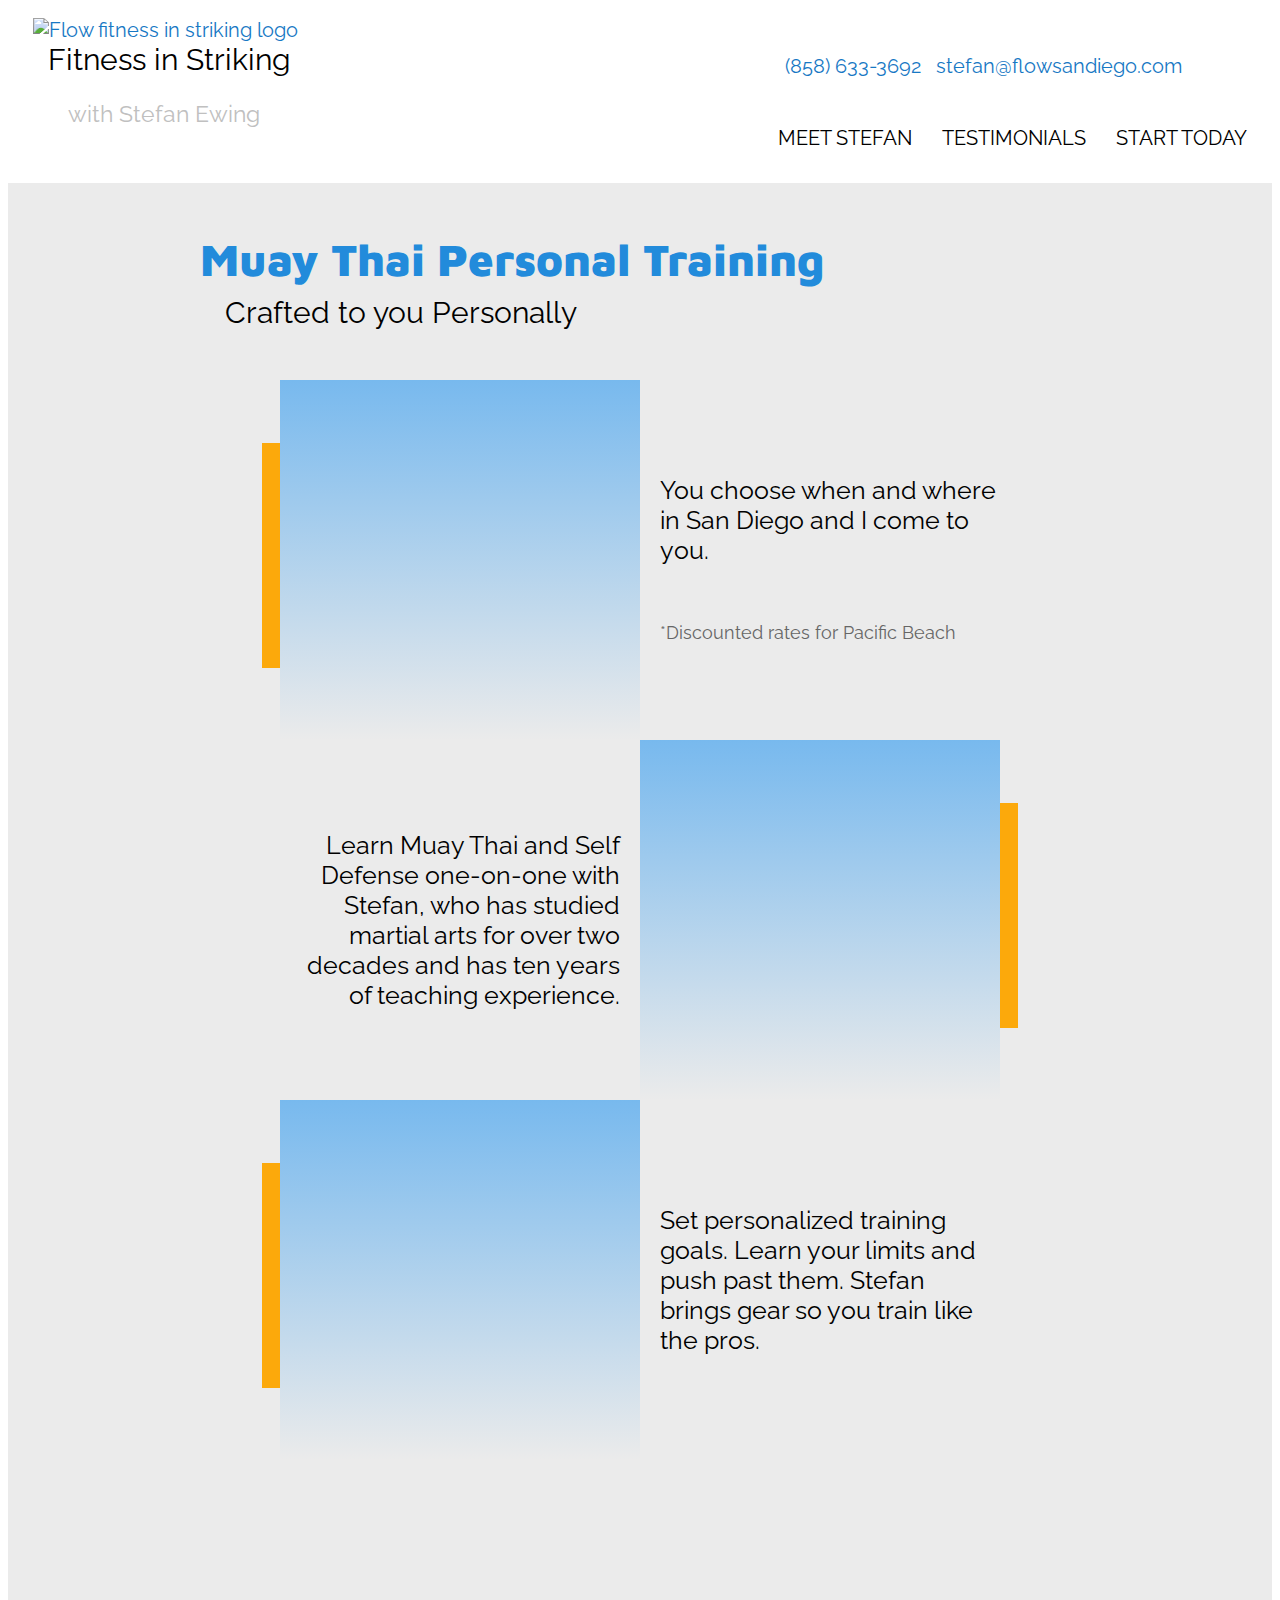
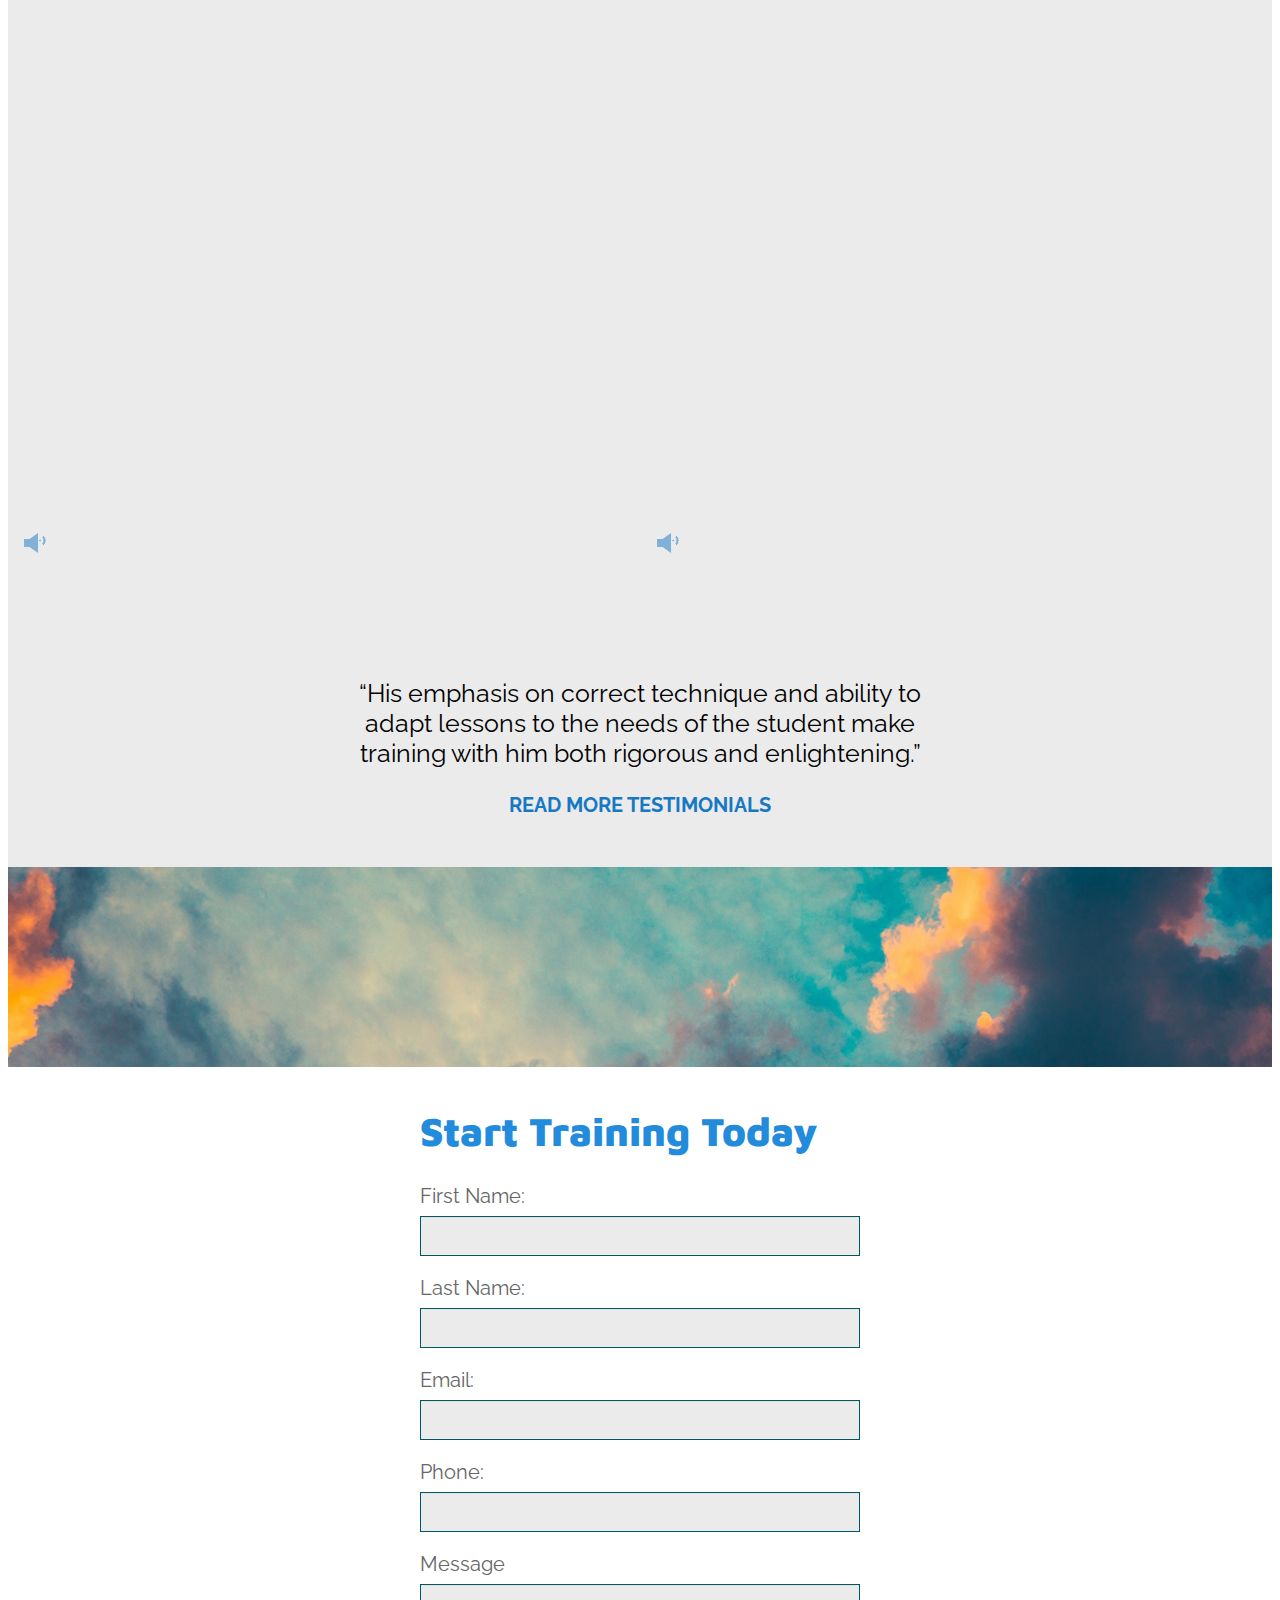
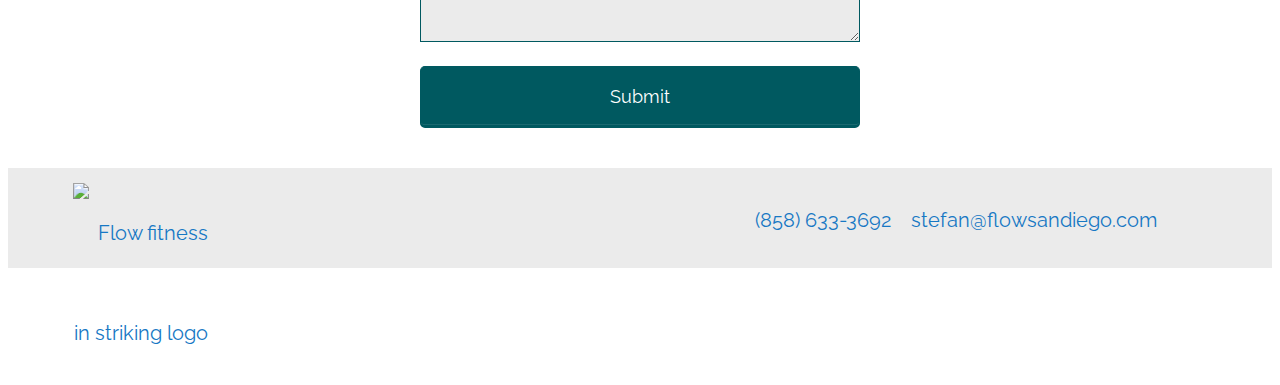
==== commit e7ad1a55: "accessibility, performance, and style updates" ====
--- a/index.html
+++ b/index.html
@@ -19,9 +19,9 @@
     <body>
       <div class="tablet_nav_dropdown_background"></div>
       <header>
-        <div class="scroll_header" id="scrollHeader">
+        <div class="scroll_header" id="scrollHeader" role="form">
           <div class="scroll_header_left">
-              <button type="button" class="start_today">Start Training Today</button>
+              <button type="button" class="start_today" id="start_today">Start Training Today</button>
            </div> <!--end header left-->
            <div class="scroll_header_right">               
              
@@ -56,98 +56,94 @@
             <ul>
                 <li><a href="tel:18586333692">(858) 633-3692</a></li>
                 <li><a href="mailto:stefan@flowsandiego.com">stefan@flowsandiego.com</a><li>
-                <li><a target="_blank" href="https://www.yelp.com/biz/direct-connections-personal-martial-arts-training-san-diego-3?osq=personal+martial+arts"><i class="fa fa-yelp" aria-hidden="true"></i></a></li>
-                <li><a target="_blank" href="https://www.facebook.com/flowfitnessinstriking/"><i class="fa fa-facebook-square" aria-hidden="true"></i></a></li>
-                <li><a target="_blank" href="https://www.instagram.com/flowsandiego/"><i class="fa fa-instagram" aria-hidden="true"></i></a></li>
+                <li><a target="_blank" href="https://www.yelp.com/biz/flow-fitness-in-striking-san-diego-3"><i title="Yelp reviews" class="fa fa-yelp"></i></a></li>
+                <li><a target="_blank" href="https://www.facebook.com/flowfitnessinstriking/"><i class="fa fa-facebook-square"title="facebook page"></i></a></li>
+                <li><a target="_blank" href="https://www.instagram.com/flowsandiego/"><i class="fa fa-instagram" title="instagram page"></i></a></li>
               </ul>
             </div>
-          <div class="nav">
+          <nav class="nav">
             <ul>
               <li><a href="http://www.flowsandiego.com/meet_stefan">Meet Stefan</a></li>
               <li><a href="http://www.flowsandiego.com/testimonials">Testimonials</a></li>
-              <li><a href="#" class="start_today">Start Today</a></li>
+              <li><a href="#" class="start_today" id="start_today">Start Today</a></li>
             </ul>
-          </div>
-          <div class="tablet_nav">
-            <li><a target="_blank" href="https://www.yelp.com/biz/direct-connections-personal-martial-arts-training-san-diego-3?osq=personal+martial+arts"><i class="fa fa-yelp" aria-hidden="true"></i></a></li>
-            <li><a target="_blank" href="https://www.facebook.com/flowfitnessinstriking/"><i class="fa fa-facebook-square" aria-hidden="true"></i></a></li>
-            <li><a target="_blank" href="https://www.instagram.com/flowsandiego/"><i class="fa fa-instagram" aria-hidden="true"></i></a></li>
-            <li class="menu_bars"><a href="#"><i class="fa fa-bars" id="menuBtn" aria-hidden="true"></i></a></li>
-          </div><!--end tablet_nav-->
+          </nav>
+          <nav class="tablet_nav">
+            <li><a target="_blank" href="https://www.yelp.com/biz/flow-fitness-in-striking-san-diego-3"><i class="fa fa-yelp" title="yelp reviews"></i></a></li>
+            <li><a target="_blank" href="https://www.facebook.com/flowfitnessinstriking/"><i class="fa fa-facebook-square" title="facebook page"></i></a></li>
+            <li><a target="_blank" href="https://www.instagram.com/flowsandiego/"><i class="fa fa-instagram" title="instagram page"></i></a></li>
+            <li class="menu_bars"><a href="#"><i class="fa fa-bars" id="menuBtn" title="menu button"></i></a></li>
+          </nav><!--end tablet_nav-->
         </div> <!-- end div grid -->
       </header>
-                  <div class="tablet_nav_dropdown" id="tabletNavDropdown">
+      <!-- TODO: make hamburger menu clickable when tabbing through -->
+                  <nav class="tablet_nav_dropdown" id="tabletNavDropdown">
                     <ul>
                       <li><a href="http://www.flowsandiego.com/meet_stefan">Meet Stefan</a></li>
                       <li><a href="http://www.flowsandiego.com/testimonials">Testimonials</a></li>
-                      <li><a href="#" class="start_today">Start Today</a></li>
+                      <li><a href="#" class="start_today" id="start_today">Start Today</a></li>
                     </ul>
-                  </div><!--nav dropdown end -->
-
-          <div class="container main_content">
-            <div class="row main_row">
-              <h1>Muay Thai Personal Training<h1>
-              <h2>Crafted to you Personally</h2>
-            </div> <!--end row-->
-  
-          <div class="container main_grid">
-              <div class="item item1">
-                <div class="image_1">
-                </div> <!-- end image_1 -->
-                <div class="image_marker image_marker_left"></div>
-              </div>
-              <div class="item item2">
-                <div class="item_textbox_right">
-                  <p>You choose when and where in San Diego and I come to you.</p>
-                  <p><span class="light">*Discounted rates for Pacific Beach</span></p>
+                  </nav><!--nav dropdown end -->
+
+          <main class="container main_content">
+            <section class="content">
+              <div class="row main_row">
+                <h1>Muay Thai Personal Training<h1>
+                <h2>Crafted to you Personally</h2>
+              </div> <!--end row-->
+    
+            <section class="container main_grid">
+                  <div class="image_1 item item1" aria-label="muay thai training on a beach" role="img">
+                    <div class="image_marker image_marker_left"></div>
+                  </div> <!-- end image_1 -->
+                <div class="item item2">
+                  <div class="item_textbox_right">
+                    <p>You choose when and where in San Diego and I come to you.</p>
+                    <p><span class="light">*Discounted rates for Pacific Beach</span></p>
+                  </div>
                 </div>
-              </div>
-              <div class="item item3">
-                <div class="item_textbox_left">
-                  <p>Learn Muay Thai and Self Defense one-on-one with Stefan, who has studied martial arts for over two decades
-                    and has ten years of teaching experience.
-                  </p>
+                <div class="item item3">
+                  <div class="item_textbox_left">
+                    <p>Learn Muay Thai and Self Defense one-on-one with Stefan, who has studied martial arts for over two decades
+                      and has ten years of teaching experience.
+                    </p>
+                  </div>
                 </div>
-              </div>
-              <div class="item item4">
-                <div class="image_2">
-                </div> <!-- end image_2 -->
-                <div class="image_marker image_marker_right"></div>
-              </div>
-              <div class="item item5">
-                  <div class="image_3">
-                  </div> <!-- end image_3 -->
-                <div class="image_marker image_marker_left"></div>
-              </div>
-              <div class="item item6">
-                <div class="item_textbox_right">
-                  <p>Set personalized training goals. Learn your limits and push past them. Stefan brings gear so you train like the pros.</p>
+                  <div class="image_2 item item4" aria-label="self-defense training in garage" role="img">
+                    <div class="image_marker image_marker_right"></div>
+                  </div> <!-- end image_2 -->
+                    <div class="image_3 item item5" aria-label="martial arts training gear" role="img">
+                      <div class="image_marker image_marker_left"></div>
+                    </div> <!-- end image_3 -->
+                <div class="item item6">
+                  <div class="item_textbox_right">
+                    <p>Set personalized training goals. Learn your limits and push past them. Stefan brings gear so you train like the pros.</p>
+                  </div>
                 </div>
-              </div>
-          </div><!--end main_grid-->
-
-          <div class="showcase_grid" id="mainContent">
+              </section><!--end main_grid-->
+            </section>
+
+          <section class="showcase_grid" id="mainContent">
             <div class="container video_1_box">
               <button class="playBtn" id="playBtn1" title="Toggle Play">►</button>
-              <video muted loop preload="none" poster="images/video5_poster.png" class="video1 video" id="video1" src="images/video5-b.mp4" type="video/mp4"></video>
-              <a href="#!" class="muteBtn1 muteBtn" id="muteBtn1">
+              <video muted loop preload="none" poster="images/video4poster.png" class="video1 video" id="video1" src="images/video4.mp4" type="video/mp4" aria-label="Stefan and client doing self-defense training"></video>
+              <a href="#!" class="muteBtn1 muteBtn" id="muteBtn1" role="button" aria-label="mute button" tabindex="-1">
                 <span></span>
               </a>
             </div> <!--end video_1-->
 
             <div class="container video_2_box">
               <button class="playBtn" id="playBtn2" title="Toggle Play">►</button>
-              <video muted loop preload="none" poster="images/video2_poster.png" class="video2 video" id="video2" src="images/video2_crop.mp4" type="video/mp4"></video>
-              <a href="#!" class="muteBtn1 muteBtn" id="muteBtn2">
+              <video muted loop preload="none" poster="images/video6poster.png" class="video2 video" id="video2" src="images/video6.mp4" type="video/mp4" aria-label="Stefan and client muay thai training"></video>
+              <a href="#!" class="muteBtn1 muteBtn" id="muteBtn2" role="button" aria-label="mute button" tabindex="-1">
                 <span></span>
               </a>
             </div> <!--end video_2-->
-          </div> <!--showcase end-->
-
+          </section> <!--showcase end-->
 
 
         <div class="row_testimonial">
-          <div class="textbox_testimonial">
+          <div class="textbox_testimonial_main">
             <p>“His emphasis on correct technique and ability to adapt lessons to 
               the needs of the student make training with him both rigorous 
               and enlightening.”</p>
@@ -156,14 +152,14 @@
             </div>
           </div><!--end textbox-->
         </div><!--end row-->
-      </div><!--end main_content container-->
+      </main><!--end main_content container-->
 
       
       <div class="row row_banner">
       </div><!--end row-->
 
-      <form name="contact" data-netlify="true">
-        <h1 class="start_today_header" >Start Training Today</h1>
+      <form name="contact" data-netlify="true" aria-label="contact form" tabindex="0">
+        <h1 class="start_today_header" id="start_today_header">Start Training Today</h1>
           <label for='first_name'>First Name:</label>
           <input type="text" id="first_name" name="first_name">
 
@@ -174,7 +170,7 @@
           <input type="email" id="email" name="user_email">
 
           <label for='phone'>Phone:</label>
-          <input type="number" id="number" name="user_number">
+          <input type="number" id="number" name="user_number" aria-label="phone">
 
           <label for="comment">Message</label>
           <textarea id="comment" name="user_comment"></textarea>
@@ -185,18 +181,18 @@
          <div class="large_footer">
            <ul>
              <a href="http://www.flowsandiego.com/"><img src="images/flow_logo_tagline.png" alt="Flow fitness in striking logo" class="logo_img_small"></a>
-               <li><p>(858) 633-3692</p></li>
+              <li><a href="tel:18586333692">(858) 633-3692</a></li>
                <li><a href="mailto:stefan@flowsandiego.com">stefan@flowsandiego.com</a><li>
-               <li><a target="_blank" href="https://www.yelp.com/biz/direct-connections-personal-martial-arts-training-san-diego-3?osq=personal+martial+arts"><i class="fa fa-yelp" aria-hidden="true"></i></a></li>
-               <li><a target="_blank" href="https://www.facebook.com/flowfitnessinstriking/"><i class="fa fa-facebook-square" aria-hidden="true"></i></a></li>
-               <li><a target="_blank" href="https://www.instagram.com/flowsandiego/"><i class="fa fa-instagram" aria-hidden="true"></i></a></li>
+               <li><a target="_blank" href="https://www.yelp.com/biz/flow-fitness-in-striking-san-diego-3"><i class="fa fa-yelp" title="Yelp reviews"></i></a></li>
+               <li><a target="_blank" href="https://www.facebook.com/flowfitnessinstriking/"><i class="fa fa-facebook-square" title="facebook page"></i></a></li>
+               <li><a target="_blank" href="https://www.instagram.com/flowsandiego/"><i class="fa fa-instagram" title="instagram page"></i></a></li>
              </ul>
            </div>
            <div class="small_footer">
              <ul class="footer_ul_icons">
-                 <li><a target="_blank" href="https://www.yelp.com/biz/direct-connections-personal-martial-arts-training-san-diego-3?osq=personal+martial+arts"><i class="fa fa-yelp" aria-hidden="true"></i></a></li>
-                 <li><a target="_blank" href="https://www.facebook.com/flowfitnessinstriking/"><i class="fa fa-facebook-square" aria-hidden="true"></i></a></li>
-                 <li><a target="_blank" href="https://www.instagram.com/flowsandiego/"><i class="fa fa-instagram" aria-hidden="true"></i></a></li>
+                 <li><a target="_blank" href="https://www.yelp.com/biz/flow-fitness-in-striking-san-diego-3"><i class="fa fa-yelp" title="Yelp reviews"></i></a></li>
+                 <li><a target="_blank" href="https://www.facebook.com/flowfitnessinstriking/"><i class="fa fa-facebook-square" title="facebook page"></i></a></li>
+                 <li><a target="_blank" href="https://www.instagram.com/flowsandiego/"><i class="fa fa-instagram" title="facebook page"></i></a></li>
                </ul>
                <ul class="footer_ul_contact">
                  <li><a href="tel:18586333692">(858) 633-3692</a></li>
--- a/css/style.css
+++ b/css/style.css
@@ -1,25 +1,14 @@
 h1 {
   font-family: "Maven Pro", sans-serif;
   font-weight: 900;
-  color: #2b98f0;
+  color: #228bdb;
   margin: 10px;
-}
-
-@media (min-width: 992px) {
+  font-size: 4.5rem;
+}
+
+@media (min-width: 300px) and (max-width: 699px) {
   h1 {
-    font-size: 32px;
-  }
-}
-
-@media (min-width: 700px) and (max-width: 991px) {
-  h1 {
-    font-size: 30px;
-  }
-}
-
-@media (min-width: 300px) and (max-width: 699px) {
-  h1 {
-    font-size: 26px;
+    font-size: 3.2rem;
   }
 }
 
@@ -28,66 +17,74 @@
   font-weight: 400;
   color: 900;
   margin: 10px;
-}
-
-@media (min-width: 992px) {
+  font-size: 3rem;
+}
+
+@media (min-width: 300px) and (max-width: 699px) {
   h2 {
-    font-size: 26px;
-  }
-}
-
-@media (min-width: 700px) and (max-width: 991px) {
-  h2 {
-    font-size: 26px;
-  }
-}
-
-@media (min-width: 300px) and (max-width: 699px) {
-  h2 {
-    font-size: 20px;
+    font-size: 2.5rem;
   }
 }
 
 h3 {
   font-family: "Raleway", sans-serif;
   font-weight: 400;
-  font-size: 22px;
+  font-size: 2.3rem;
   color: #c0c0c0;
 }
 
 @media (min-width: 300px) and (max-width: 699px) {
   h3 {
-    font-size: 18px;
+    font-size: 2rem;
   }
 }
 
 p {
   font-family: "Raleway", sans-serif;
   font-weight: 400;
-  font-size: 18px;
+  font-size: 2.5rem;
+}
+
+@media (min-width: 300px) and (max-width: 699px) {
+  p {
+    font-size: 1.8rem;
+  }
 }
 
 .contact p {
-  color: #808080;
-  font-size: 16px;
+  color: #666666;
+  font-size: 2rem;
 }
 
 a {
   font-family: "Raleway", sans-serif;
   font-weight: 400;
-  color: #2b98f0;
-  font-size: 16px;
+  color: #1778c4;
+  font-size: 2rem;
   text-decoration: none;
+}
+
+a:focus, a:hover {
+  text-decoration: underline;
 }
 
 .fa {
   color: #fca90b;
-  font-size: 26px;
+  font-size: 2.8rem;
 }
 
 .light {
-  color: #808080;
-  font-size: 14px;
+  color: #666666;
+  font-size: 1.8rem;
+}
+
+html {
+  font-size: 62.5%;
+  box-sizing: border-box;
+}
+
+*, *:before, *:after {
+  box-sizing: inherit;
 }
 
 body {
@@ -98,9 +95,10 @@
   background: white;
 }
 
+/* ====================== Scroll Header ====================== */
 .scroll_header {
-  background-color: #2b98f0;
-  height: 50px;
+  background-color: #228bdb;
+  height: 60px;
   width: 100vw;
   color: white;
   z-index: 200;
@@ -152,13 +150,14 @@
   padding-top: 102px;
 }
 
+/* ====================== Header Banner ====================== */
 .header_grid {
   display: -ms-grid;
   display: grid;
-  -ms-grid-columns: 1fr 1fr;
-  grid-template-columns: 1fr 1fr;
-  -ms-grid-rows: 75px 75px;
-  grid-template-rows: 75px 75px;
+  -ms-grid-columns: 1fr 1.5fr;
+  grid-template-columns: 1fr 1.5fr;
+  -ms-grid-rows: 75px 100px;
+  grid-template-rows: 75px 100px;
 }
 
 @media (min-width: 992px) {
@@ -199,8 +198,7 @@
 
 .logo_img {
   width: 200px;
-  padding-left: 25px;
-  padding-top: 10px;
+  padding: 10px 0 0 25px;
 }
 
 @media (min-width: 300px) and (max-width: 699px) {
@@ -255,7 +253,7 @@
 }
 
 .nav a:hover {
-  color: #2b98f0;
+  color: #1778c4;
 }
 
 @media (min-width: 300px) and (max-width: 699px) {
@@ -270,6 +268,7 @@
   }
 }
 
+/* ====================== Dropdown Nav ====================== */
 .tablet_nav {
   -ms-grid-column: 1;
   -ms-grid-row: 1;
@@ -301,7 +300,7 @@
   top: 80px;
   right: 10px;
   z-index: 500;
-  box-shadow: 1px 1px 4px #808080;
+  box-shadow: 1px 1px 4px #666666;
   border-radius: 3px;
   display: none;
   float: right;
@@ -333,122 +332,28 @@
   display: none;
 }
 
-.showcase_grid {
-  display: -ms-grid;
-  display: grid;
-  margin: auto;
-  padding-top: 5vh;
-  padding-bottom: 5vh;
-  margin-top: 20px;
-  margin-bottom: 20px;
-  grid-auto-rows: auto;
-  grid-gap: 10px;
-  grid-template-areas: "video1 video2";
-  justify-content: center;
-}
-
-@media (min-width: 992px) {
-  .showcase_grid {
-    -ms-grid-columns: 500px 500px;
-    grid-template-columns: 500px 500px;
-    width: 1010px;
-  }
-}
-
-@media (min-width: 700px) and (max-width: 991px) {
-  .showcase_grid {
-    -ms-grid-columns: 345px 345px;
-    grid-template-columns: 345px 345px;
-    width: 700px;
-  }
-}
-
-@media (min-width: 300px) and (max-width: 699px) {
-  .showcase_grid {
-    -ms-grid-rows: 300px 300px;
-    grid-template-rows: 300px 300px;
-    grid-template-areas: "video1"- "video2";
-    text-align: center;
-  }
-}
-
-.video_1_box {
-  -ms-grid-column: 1;
-  -ms-grid-row: 1;
-  grid-area: video1;
-  position: relative;
-}
-
-@media (min-width: 300px) and (max-width: 699px) {
-  .video_1_box {
-    -ms-grid-row: 1;
-    -ms-grid-column: 1;
-  }
-}
-
-.video_2_box {
-  -ms-grid-column: 2;
-  -ms-grid-row: 1;
-  grid-area: video2;
-  position: relative;
-}
-
-@media (min-width: 300px) and (max-width: 699px) {
-  .video_2_box {
-    -ms-grid-row: 2;
-    -ms-grid-column: 1;
-  }
-}
-
-.video1 {
-  width: 500px;
-  height: 500px;
-  z-index: 1;
-}
-
-@media (min-width: 700px) and (max-width: 991px) {
-  .video1 {
-    width: 345px;
-    height: 345px;
-  }
-}
-
-@media (min-width: 300px) and (max-width: 699px) {
-  .video1 {
-    width: 300px;
-    height: 300px;
-  }
-}
-
-.video2 {
-  width: 500px;
-  height: 500px;
-}
-
-@media (min-width: 700px) and (max-width: 991px) {
-  .video2 {
-    width: 345px;
-    height: 345px;
-  }
-}
-
-@media (min-width: 300px) and (max-width: 699px) {
-  .video2 {
-    width: 300px;
-    height: 300px;
-  }
-}
-
+/* ====================== Main Content ====================== */
 .main_content {
   background-color: #ebebeb;
+  width: 100%;
+  box-sizing: border-box;
+}
+
+.content {
+  width: 100vmin;
+  margin: auto;
+}
+
+@media (min-width: 300px) and (max-width: 699px) {
+  .content {
+    width: 90vw;
+  }
 }
 
 .main_row {
   width: 75vw;
   margin: auto;
-  padding-top: 40px;
-  padding-bottom: 40px;
+  padding: 40px 0;
 }
 
 .main_row h2 {
@@ -461,18 +366,17 @@
   display: -ms-grid;
   display: grid;
   -ms-grid-columns: 240px 240px;
-  grid-template-columns: 240px 240px;
+  grid-template-columns: repeat(2, 40vmin);
   -ms-grid-rows: 1fr 1fr 1fr;
-  grid-template-rows: 1fr 1fr 1fr;
+  grid-template-rows: repeat(3, 40vmin);
   justify-content: center;
+  align-items: center;
 }
 
 @media (min-width: 300px) and (max-width: 699px) {
   .main_grid {
-    -ms-grid-columns: 240px;
-    grid-template-columns: 240px;
-    -ms-grid-rows: 240px 125px 240px 125px 240px 125px;
-    grid-template-rows: auto;
+    grid-template-columns: 60vmin;
+    grid-template-rows: min-content;
     grid-template-areas: "row-1"  "row-2"  "row-3"@@ -546,50 +450,68 @@
 }
 
 .image_1 {
-  height: 240px;
-  width: 240px;
-  background: linear-gradient(to bottom, rgba(43, 152, 240, 0.6), rgba(43, 152, 240, 0)), url("../images/beach_training2.jpg");
+  height: 40vmin;
+  background: linear-gradient(to bottom, rgba(43, 152, 240, 0.6), rgba(43, 152, 240, 0)), url("../images/beach_training.jpg");
+}
+
+@media (min-width: 300px) and (max-width: 699px) {
+  .image_1 {
+    height: 60vmin;
+    background: linear-gradient(to bottom, rgba(43, 152, 240, 0.6), rgba(43, 152, 240, 0)), url("../images/beach_training-small.jpg");
+  }
 }
 
 .image_2 {
-  height: 240px;
-  width: 240px;
-  background: linear-gradient(to bottom, rgba(43, 152, 240, 0.6), rgba(43, 152, 240, 0)), url("../images/garage_training2.jpg");
+  height: 40vmin;
+  background: linear-gradient(to bottom, rgba(43, 152, 240, 0.6), rgba(43, 152, 240, 0)), url("../images/garage_training.jpg");
+}
+
+@media (min-width: 300px) and (max-width: 699px) {
+  .image_2 {
+    height: 60vmin;
+    background: linear-gradient(to bottom, rgba(43, 152, 240, 0.6), rgba(43, 152, 240, 0)), url("../images/garage_training-small.jpg");
+  }
 }
 
 .image_3 {
-  height: 240px;
-  width: 240px;
-  background: linear-gradient(to bottom, rgba(43, 152, 240, 0.6), rgba(43, 152, 240, 0)), url("../images/gloves2.jpg");
+  height: 40vmin;
+  background: linear-gradient(to bottom, rgba(43, 152, 240, 0.6), rgba(43, 152, 240, 0)), url("../images/gloves.jpg");
+}
+
+@media (min-width: 300px) and (max-width: 699px) {
+  .image_3 {
+    height: 60vmin;
+    background: linear-gradient(to bottom, rgba(43, 152, 240, 0.6), rgba(43, 152, 240, 0)), url("../images/gloves-small.jpg");
+  }
 }
 
 .image_marker {
-  height: 120px;
+  height: 25vmin;
   background-color: #fca90b;
-  width: 16px;
+  width: 2vmin;
   top: 50%;
-  margin-top: -50px;
+  margin-top: -13vmin;
   z-index: 100;
 }
 
 .image_marker_left {
-  left: -16px;
+  left: -2vmin;
   position: absolute;
 }
 
 .image_marker_right {
-  right: -16px;
+  right: -2vmin;
   position: absolute;
 }
 
 .item {
   position: relative;
+  background-size: contain;
+  background-repeat: no-repeat;
 }
 
 @media (min-width: 700px) and (max-width: 991px) {
   .item_textbox_right {
-    width: 220px;
-    height: 240px;
     margin-left: 20px;
     display: flex;
     justify-content: center;
@@ -599,8 +521,6 @@
 
 @media (min-width: 992px) {
   .item_textbox_right {
-    width: 220px;
-    height: 240px;
     margin-left: 20px;
     display: flex;
     justify-content: center;
@@ -613,15 +533,12 @@
     text-align: center;
     justify-content: flex-start;
     margin: 30px 0 40px 0;
-    margin-right: 0;
   }
 }
 
 @media (min-width: 700px) and (max-width: 991px) {
   .item_textbox_left {
     margin-right: 20px;
-    width: 220px;
-    height: 240px;
     text-align: right;
     display: flex;
     justify-content: center;
@@ -632,8 +549,6 @@
 @media (min-width: 992px) {
   .item_textbox_left {
     margin-right: 20px;
-    width: 220px;
-    height: 240px;
     text-align: right;
     display: flex;
     justify-content: center;
@@ -646,7 +561,81 @@
     text-align: center;
     justify-content: flex-start;
     margin: 30px 0 40px 0;
-    margin-right: 0;
+  }
+}
+
+/* ====================== Videos ====================== */
+.showcase_grid {
+  width: 100%;
+  box-sizing: border-box;
+  display: -ms-grid;
+  display: grid;
+  margin: auto;
+  padding: 7vh 0;
+  margin-top: 20px;
+  margin-bottom: 20px;
+  grid-auto-rows: auto;
+  grid-gap: .5vw;
+  grid-template-columns: repeat(2, 49vw);
+  grid-template-rows: 49vw;
+  grid-template-areas: "video1 video2";
+  justify-content: center;
+}
+
+@media (min-width: 300px) and (max-width: 699px) {
+  .showcase_grid {
+    grid-template-columns: 95vmin;
+    grid-template-rows: 95vmin;
+    grid-template-areas: "video1"+ "video2";
+  }
+}
+
+.video_1_box {
+  -ms-grid-column: 1;
+  -ms-grid-row: 1;
+  grid-area: video1;
+  position: relative;
+}
+
+@media (min-width: 300px) and (max-width: 699px) {
+  .video_1_box {
+    -ms-grid-row: 1;
+    -ms-grid-column: 1;
+  }
+}
+
+.video_2_box {
+  -ms-grid-column: 2;
+  -ms-grid-row: 1;
+  grid-area: video2;
+  position: relative;
+}
+
+@media (min-width: 300px) and (max-width: 699px) {
+  .video_2_box {
+    -ms-grid-row: 2;
+    -ms-grid-column: 1;
+  }
+}
+
+.video1 {
+  width: 49vw;
+}
+
+@media (min-width: 300px) and (max-width: 699px) {
+  .video1 {
+    width: 95vmin;
+  }
+}
+
+.video2 {
+  width: 49vw;
+}
+
+@media (min-width: 300px) and (max-width: 699px) {
+  .video2 {
+    width: 95vmin;
   }
 }
 
@@ -656,7 +645,7 @@
   padding-bottom: 50px;
 }
 
-.textbox_testimonial {
+.textbox_testimonial_main {
   width: 50%;
   text-align: center;
 }
@@ -674,6 +663,7 @@
   margin-bottom: 30px;
 }
 
+/* ====================== Footer ====================== */
 footer {
   background-color: #ebebeb;
   height: 100px;
@@ -681,8 +671,7 @@
 
 .logo_img_small {
   width: 160px;
-  padding-left: 25px;
-  padding-top: 15px;
+  padding: 15px 0 0 25px;
   float: left;
 }
 
@@ -747,97 +736,24 @@
   margin-top: 20px;
 }
 
+/* ====================== Testimonials Page ====================== */
 .testimonials_container {
   text-align: center;
-  padding-top: 40px;
-  padding-bottom: 40px;
+  padding: 40px 0;
   background-color: #ebebeb;
 }
 
-.hidden {
-  display: none;
-}
-
-.slideshow_container {
-  margin: 0;
-  max-width: 750px;
-  margin: 10vh auto 10vh auto;
+.textbox_testimonial {
+  width: 75%;
   text-align: center;
 }
 
-.slideshow_container > div {
-  display: inline-block;
-}
-
-#slideshow {
-  margin: auto;
-  position: relative;
-  width: 620px;
-  height: 200px;
-}
-
-@media (min-width: 700px) and (max-width: 991px) {
-  #slideshow {
-    width: 520px;
-    height: 167px;
-  }
-}
-
-@media (min-width: 300px) and (max-width: 699px) {
-  #slideshow {
-    width: 75vw;
-    max-width: 300px;
-    margin: auto;
-    height: 180px;
-  }
-}
-
-#slideshow > div {
-  position: absolute;
-  top: 0;
-  left: 0;
-  right: 0;
-  bottom: 0;
-}
-
-#slideshow img {
-  width: 100%;
-  margin: auto;
-  border: solid 1px #808080;
-}
-
-.arrow {
-  width: 40px;
-  font-size: 64px;
-  display: inline-block;
-  color: #2b98f0;
-  text-decoration: none;
-  text-align: center;
-  vertical-align: middle;
-  line-height: 400px;
-  font-weight: bold;
-  padding: 0 10px;
-}
-
-@media (min-width: 300px) and (max-width: 699px) {
-  .arrow {
-    font-size: 32px;
-    line-height: 200px;
-  }
-}
-
-@media (min-width: 300px) and (max-width: 699px) {
-  .arrowL {
-    position: absolute;
-    left: 0;
-  }
-}
-
-@media (min-width: 300px) and (max-width: 699px) {
-  .arrowR {
-    position: absolute;
-    right: 0;
-  }
+.testimonials_container h1 {
+  padding-bottom: 3vh;
+}
+
+.testimonials_container p {
+  padding: 2vh 0;
 }
 
 *, *:before, *:after {
@@ -856,6 +772,7 @@
 form h1 {
   margin: 0 0 30px 0;
   text-align: left;
+  font-size: 4rem;
 }
 
 input[type="text"],
@@ -879,7 +796,7 @@
   padding: 10px;
   width: 100%;
   background-color: #ebebeb;
-  color: #8a97a0;
+  color: 900;
   box-shadow: 0 1px 0 rgba(0, 0, 0, 0.03) inset;
   margin-bottom: 20px;
 }
@@ -911,7 +828,7 @@
 }
 
 button.start_today {
-  background-color: #2b98f0;
+  background-color: #228bdb;
   font-size: 16px;
   width: 180px;
   height: 30px;
@@ -940,7 +857,7 @@
   width: 100px;
   height: 30px;
   font-size: 16px;
-  background-color: #2b98f0;
+  background-color: #228bdb;
   color: white;
   border: 1px solid white;
   border-radius: 5px;
@@ -961,8 +878,8 @@
   display: block;
   margin-bottom: 8px;
   font-family: "Raleway", sans-serif;
-  font-size: 16px;
-  color: #808080;
+  font-size: 2rem;
+  color: #666666;
 }
 
 label.light {
@@ -1007,7 +924,7 @@
   display: block;
   width: 8px;
   height: 8px;
-  background: #2b98f0;
+  background: #1778c4;
   margin: 11px 0 0 2px;
 }
 
@@ -1017,7 +934,7 @@
   width: 0;
   height: 0;
   border-style: solid;
-  border-color: transparent #2b98f0 transparent transparent;
+  border-color: transparent #1778c4 transparent transparent;
   border-width: 10px 14px 10px 15px;
   left: -13px;
   top: 5px;
@@ -1031,7 +948,7 @@
   width: 5px;
   height: 5px;
   border-style: double;
-  border-color: #2b98f0;
+  border-color: #1778c4;
   border-width: 7px 7px 0 0;
   left: 18px;
   top: 9px;
@@ -1051,7 +968,7 @@
   .playBtn {
     background: none;
     border: 0;
-    color: #2b98f0;
+    color: #1778c4;
     outline: 0;
     padding: 0;
     cursor: pointer;
@@ -1082,6 +999,7 @@
   padding-bottom: 20px;
   grid-auto-rows: auto;
   grid-gap: 10px;
+  align-items: center;
   grid-template-areas: "bio photo";
   justify-content: center;
   -ms-grid-columns: 4fr 3fr;
@@ -1090,9 +1008,9 @@
 
 @media (min-width: 300px) and (max-width: 699px) {
   .bio_grid {
-    -ms-grid-rows: 400px 250px;
+    -ms-grid-rows: 450px 250px;
     -ms-grid-columns: 300px;
-    grid-template-rows: 400px 350px;
+    grid-template-rows: 450px 350px;
     grid-template-columns: 300px;
     grid-template-areas: "bio"  "photo";
@@ -1115,6 +1033,7 @@
 
 .bio h1 {
   margin-left: 11vw;
+  padding: 0 0 3vh;
 }
 
 .bio_container {
@@ -1142,8 +1061,8 @@
 }
 
 .bio_photo img {
-  margin: 40px;
-  max-width: 265px;
+  padding-top: 5vh;
+  max-height: 400px;
 }
 
 @media (min-width: 300px) and (max-width: 699px) {
@@ -1152,46 +1071,40 @@
   }
 }
 
-.slideshow {
-  margin: 80px auto;
-  position: relative;
-  width: 520px;
-  height: 347px;
-  padding: 10px;
-  box-shadow: 0 0 20px rgba(0, 0, 0, 0.4);
-}
-
-.slideshow_slides li {
-  height: 100%;
-  background-size: cover;
-  background-position: center center;
-  display: none;
-  text-align: center;
-}
-
-.slideshow_controls {
+.instructor_photos {
+  background-color: #ebebeb;
+  display: flex;
+  flex-direction: row;
+  flex-wrap: wrap;
+  justify-content: space-around;
+  height: auto;
+  padding: 10vh 0;
+}
+
+.instructor_photos li {
+  width: 45vw;
+  margin: 15px;
+}
+
+@media (min-width: 300px) and (max-width: 699px) {
+  .instructor_photos li {
+    width: 90vw;
+  }
+}
+
+@media (min-width: 700px) and (max-width: 991px) {
+  .instructor_photos li {
+    width: 90vw;
+  }
+}
+
+.instructor_photos img {
+  min-width: 100%;
   width: 100%;
-  position: absolute;
-  left: 0;
-  bottom: 120px;
-  text-align: center;
-}
-
-.slideshow_controls li {
-  display: inline-block;
-  margin: 0 20px;
-  cursor: pointer;
-  color: white;
-  opacity: 0.5;
-  font-family: Arial;
-  font-size: 14px;
-  text-transform: uppercase;
-  font-weight: bold;
-  letter-spacing: 1.2px;
-  text-shadow: 1px 1px rgba(0, 0, 0, 0.35);
-}
-
-.slideshow_controls li.active {
-  opacity: 1;
+}
+
+.instructor_photos picture {
+  min-width: 100%;
+  width: 100%;
 }
 /*# sourceMappingURL=style.css.map */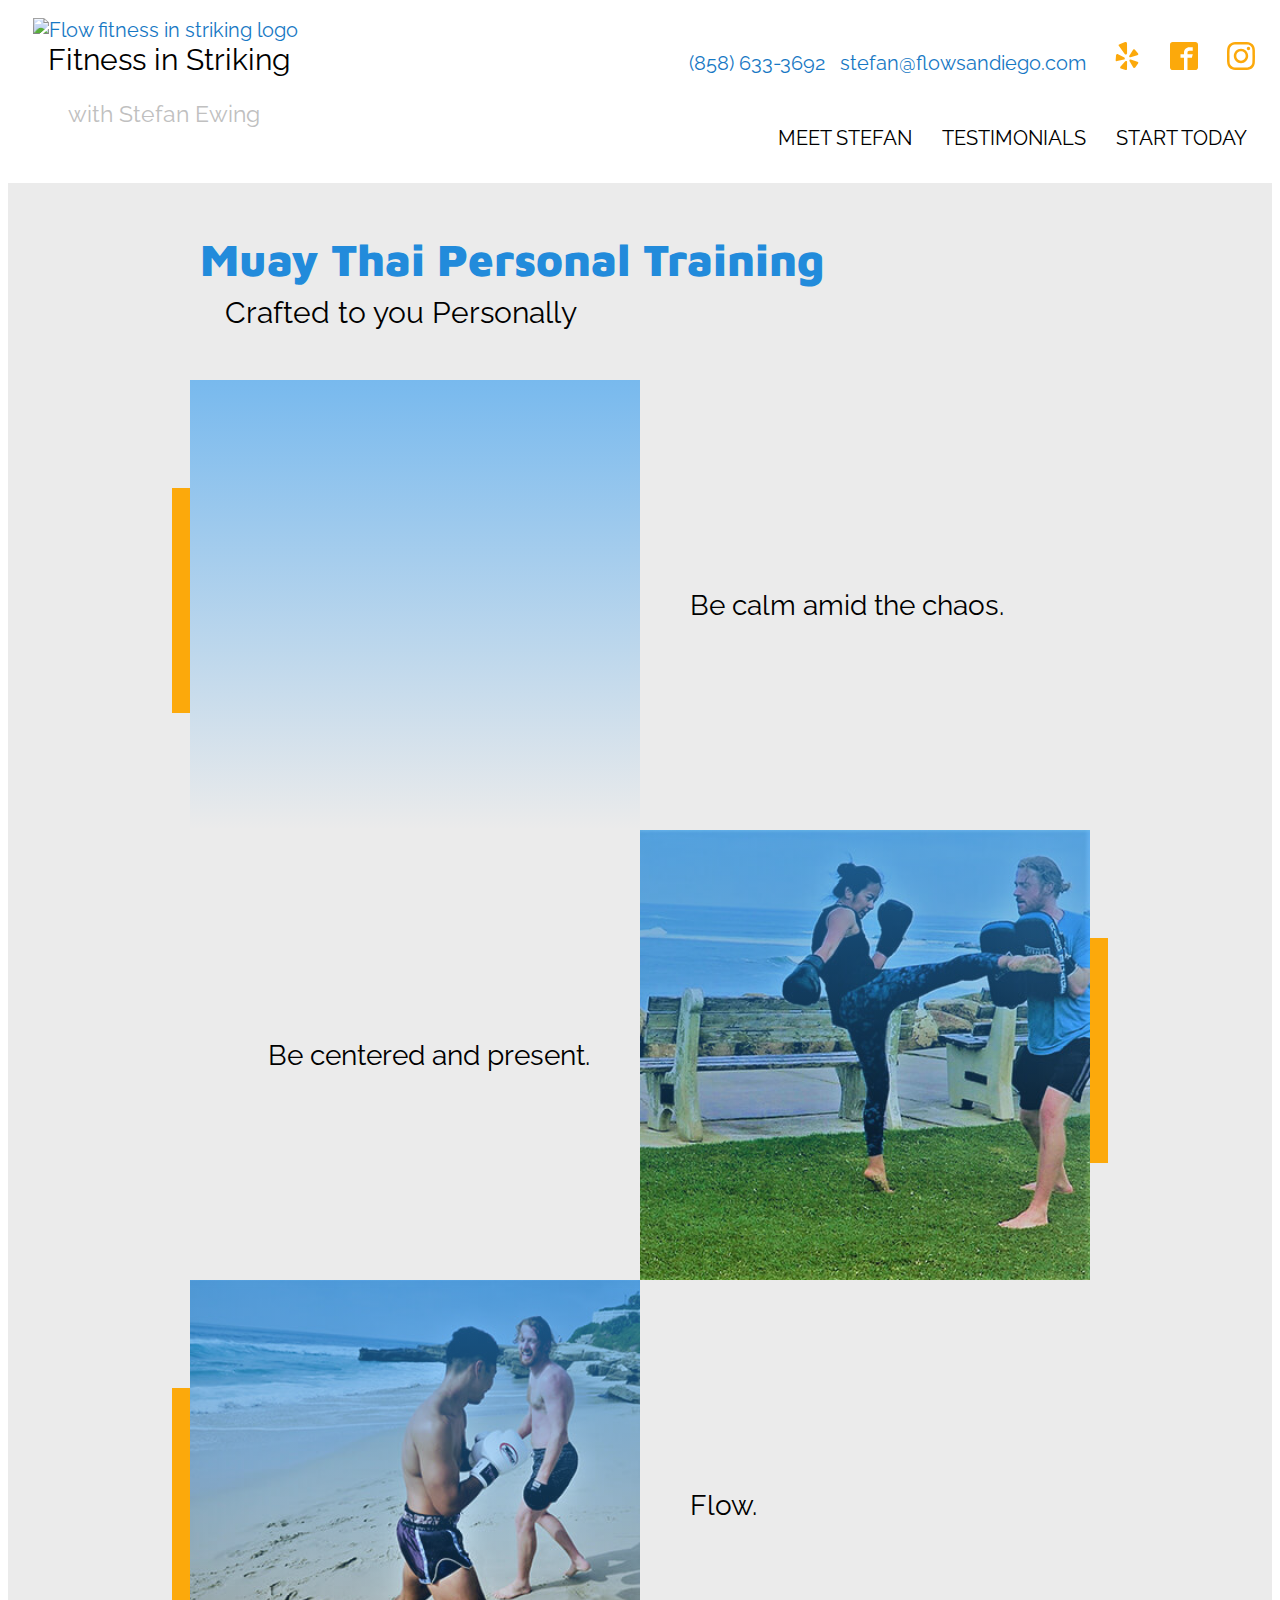
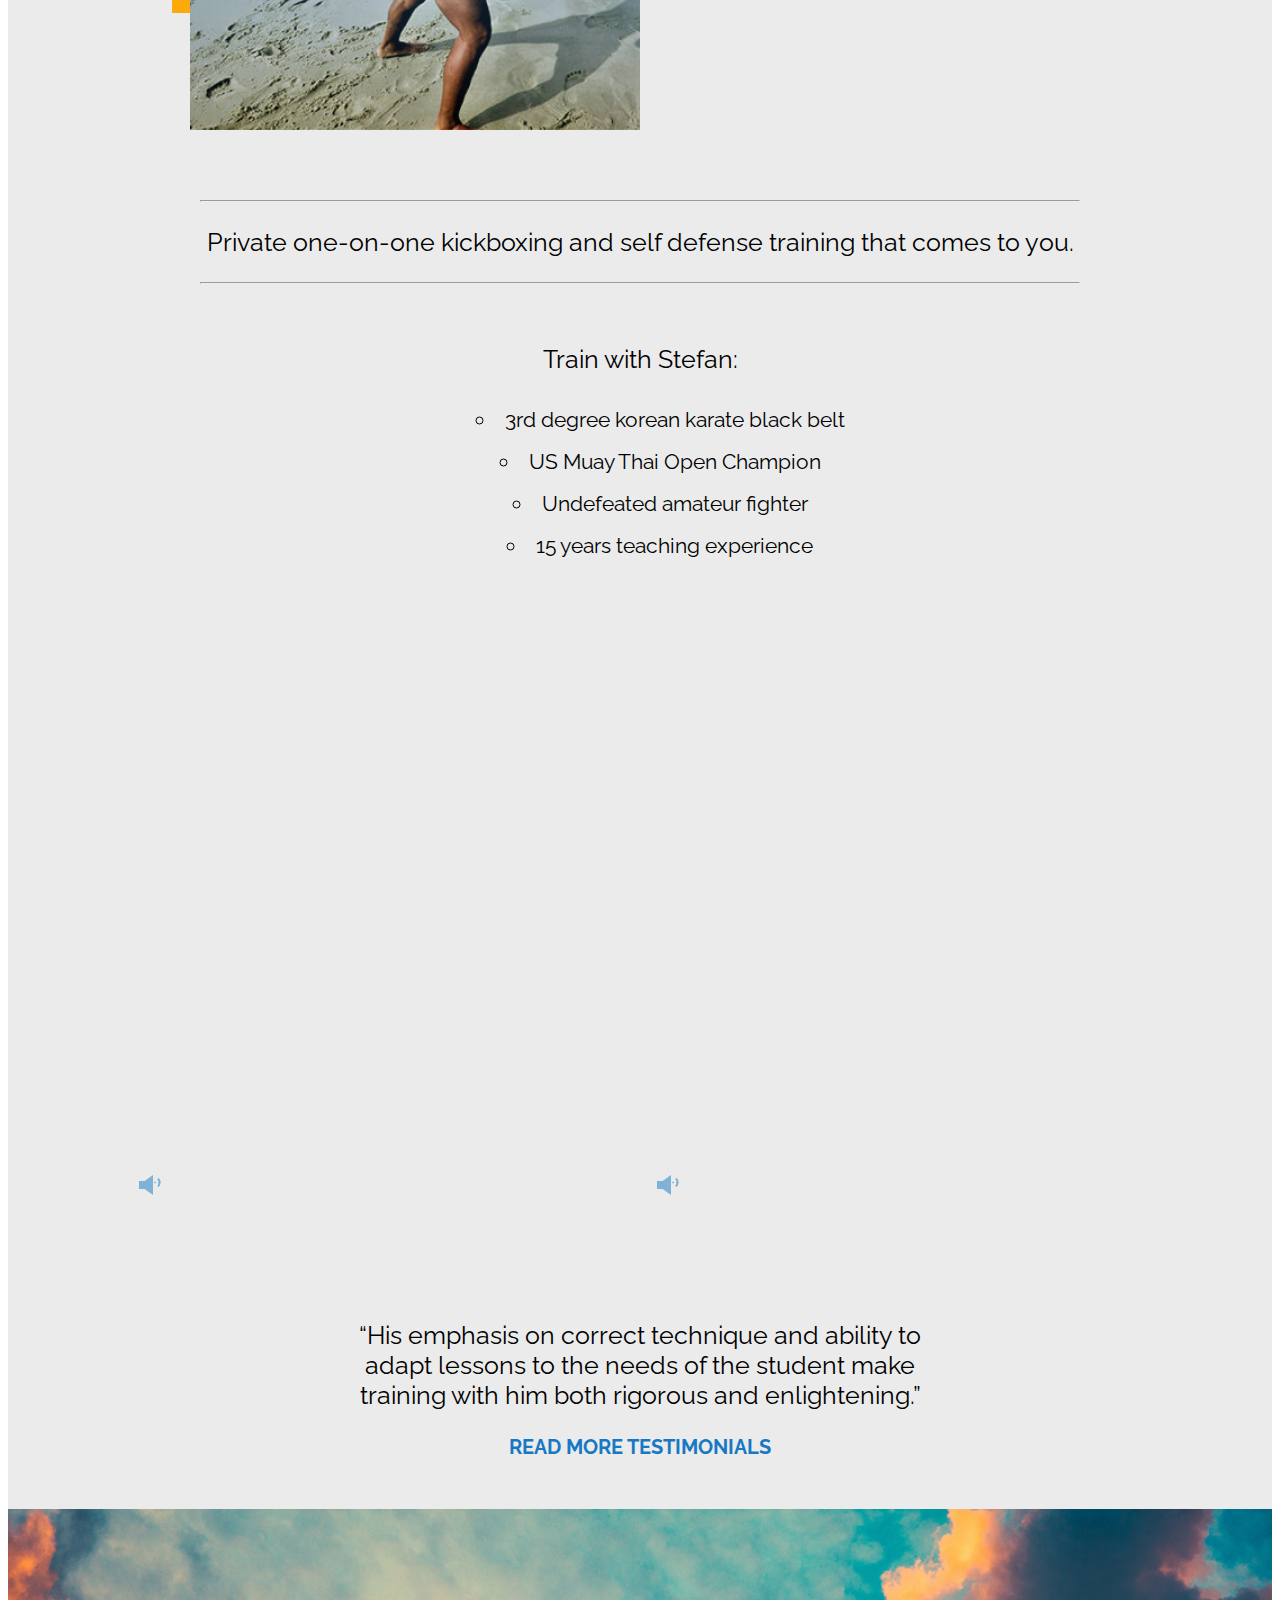
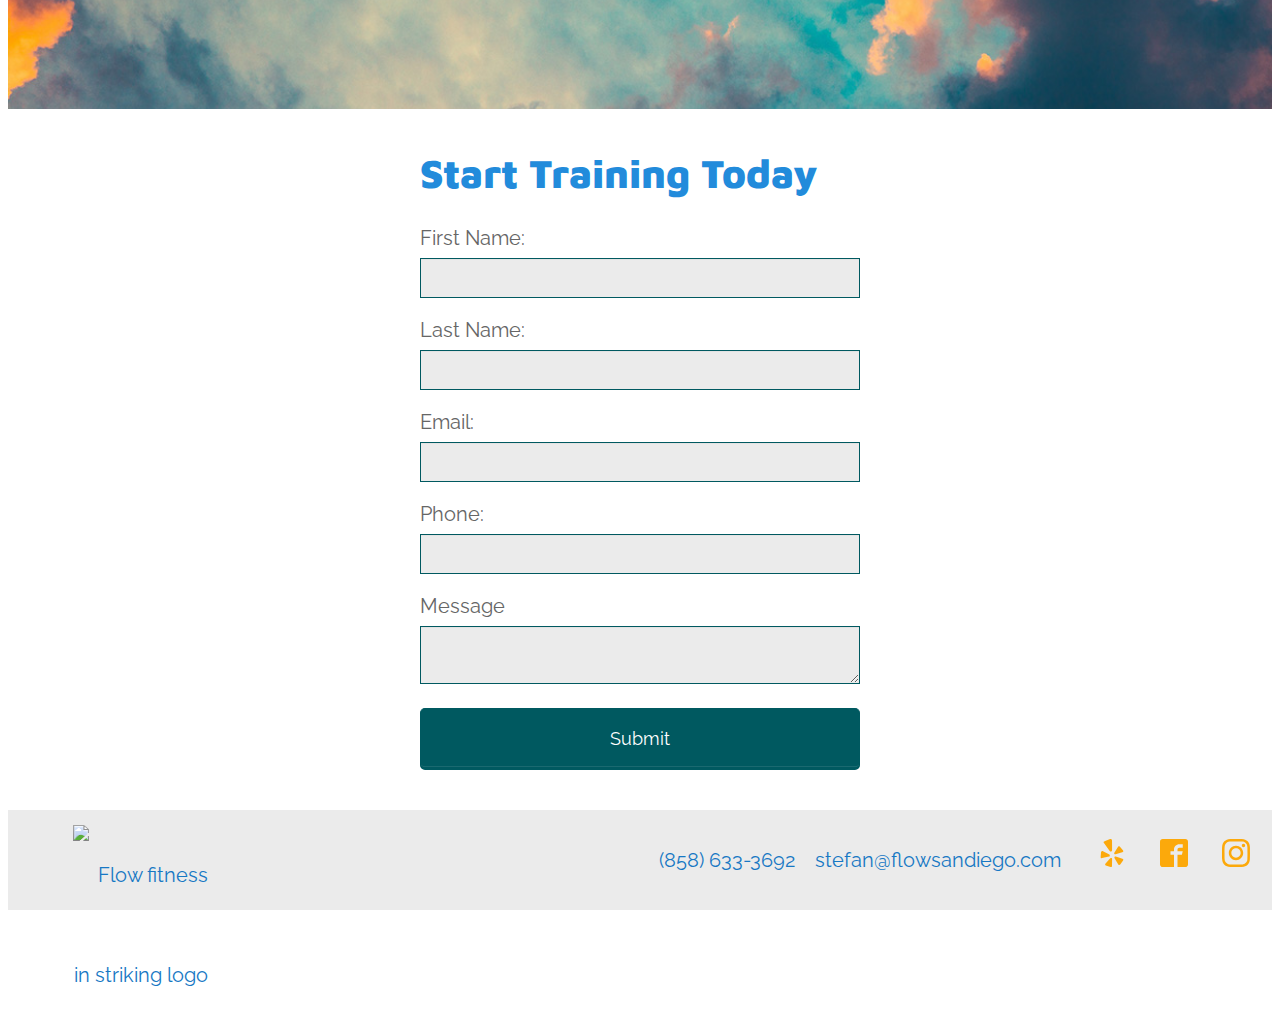
==== commit 5acea27b: "Merge pull request #1 from annalenadavis/preview" ====
--- a/index.html
+++ b/index.html
@@ -4,7 +4,6 @@
     <head>
       <link href="https://fonts.googleapis.com/css?family=Maven+Pro:500,900|Raleway:400,500,600" rel="stylesheet">
       <link href="https://cdn-images.mailchimp.com/embedcode/horizontal-slim-10_7.css" rel="stylesheet" type="text/css">
-      <script src="https://use.fontawesome.com/7b4e6e1d6e.js"></script>
       <title>Muay Thai Personal Trainer | Flow Fitness in Striking | San Diego</title>
       <meta charset="utf-8"/>
       <meta name="description" content="Learn muay thai kickboxing and self defense in San Diego with training 
@@ -17,6 +16,29 @@
       <link rel="stylesheet" href="css/style.css"/>
     </head>
     <body>
+      <svg aria-hidden="true" style="position: absolute; width: 0; height: 0; overflow: hidden;" version="1.1" xmlns="http://www.w3.org/2000/svg" xmlns:xlink="http://www.w3.org/1999/xlink">
+        <defs>
+          <symbol id="icon-menu" viewBox="0 0 32 32">
+            <title>menu</title>
+            <path d="M2 6h28v6h-28zM2 14h28v6h-28zM2 22h28v6h-28z"></path>
+          </symbol>
+          <symbol id="icon-facebook2" viewBox="0 0 32 32">
+            <title>facebook2</title>
+            <path d="M29 0h-26c-1.65 0-3 1.35-3 3v26c0 1.65 1.35 3 3 3h13v-14h-4v-4h4v-2c0-3.306 2.694-6 6-6h4v4h-4c-1.1 0-2 0.9-2 2v2h6l-1 4h-5v14h9c1.65 0 3-1.35 3-3v-26c0-1.65-1.35-3-3-3z"></path>
+          </symbol>
+          <symbol id="icon-instagram" viewBox="0 0 32 32">
+            <title>instagram</title>
+            <path d="M16 2.881c4.275 0 4.781 0.019 6.462 0.094 1.563 0.069 2.406 0.331 2.969 0.55 0.744 0.288 1.281 0.638 1.837 1.194 0.563 0.563 0.906 1.094 1.2 1.838 0.219 0.563 0.481 1.412 0.55 2.969 0.075 1.688 0.094 2.194 0.094 6.463s-0.019 4.781-0.094 6.463c-0.069 1.563-0.331 2.406-0.55 2.969-0.288 0.744-0.637 1.281-1.194 1.837-0.563 0.563-1.094 0.906-1.837 1.2-0.563 0.219-1.413 0.481-2.969 0.55-1.688 0.075-2.194 0.094-6.463 0.094s-4.781-0.019-6.463-0.094c-1.563-0.069-2.406-0.331-2.969-0.55-0.744-0.288-1.281-0.637-1.838-1.194-0.563-0.563-0.906-1.094-1.2-1.837-0.219-0.563-0.481-1.413-0.55-2.969-0.075-1.688-0.094-2.194-0.094-6.463s0.019-4.781 0.094-6.463c0.069-1.563 0.331-2.406 0.55-2.969 0.288-0.744 0.638-1.281 1.194-1.838 0.563-0.563 1.094-0.906 1.838-1.2 0.563-0.219 1.412-0.481 2.969-0.55 1.681-0.075 2.188-0.094 6.463-0.094zM16 0c-4.344 0-4.887 0.019-6.594 0.094-1.7 0.075-2.869 0.35-3.881 0.744-1.056 0.412-1.95 0.956-2.837 1.85-0.894 0.888-1.438 1.781-1.85 2.831-0.394 1.019-0.669 2.181-0.744 3.881-0.075 1.713-0.094 2.256-0.094 6.6s0.019 4.887 0.094 6.594c0.075 1.7 0.35 2.869 0.744 3.881 0.413 1.056 0.956 1.95 1.85 2.837 0.887 0.887 1.781 1.438 2.831 1.844 1.019 0.394 2.181 0.669 3.881 0.744 1.706 0.075 2.25 0.094 6.594 0.094s4.888-0.019 6.594-0.094c1.7-0.075 2.869-0.35 3.881-0.744 1.050-0.406 1.944-0.956 2.831-1.844s1.438-1.781 1.844-2.831c0.394-1.019 0.669-2.181 0.744-3.881 0.075-1.706 0.094-2.25 0.094-6.594s-0.019-4.887-0.094-6.594c-0.075-1.7-0.35-2.869-0.744-3.881-0.394-1.063-0.938-1.956-1.831-2.844-0.887-0.887-1.781-1.438-2.831-1.844-1.019-0.394-2.181-0.669-3.881-0.744-1.712-0.081-2.256-0.1-6.6-0.1v0z"></path>
+            <path d="M16 7.781c-4.537 0-8.219 3.681-8.219 8.219s3.681 8.219 8.219 8.219 8.219-3.681 8.219-8.219c0-4.537-3.681-8.219-8.219-8.219zM16 21.331c-2.944 0-5.331-2.387-5.331-5.331s2.387-5.331 5.331-5.331c2.944 0 5.331 2.387 5.331 5.331s-2.387 5.331-5.331 5.331z"></path>
+            <path d="M26.462 7.456c0 1.060-0.859 1.919-1.919 1.919s-1.919-0.859-1.919-1.919c0-1.060 0.859-1.919 1.919-1.919s1.919 0.859 1.919 1.919z"></path>
+          </symbol>
+          <symbol id="icon-yelp" viewBox="0 0 32 32">
+            <title>yelp</title>
+            <path d="M19.027 20.421c-0.54 0.545-0.083 1.535-0.083 1.535l4.065 6.788c0 0 0.668 0.895 1.246 0.895 0.581 0 1.155-0.477 1.155-0.477l3.214-4.594c0 0 0.324-0.58 0.331-1.087 0.012-0.722-1.077-0.92-1.077-0.92l-7.609-2.444c-0 0-0.746-0.198-1.242 0.303zM18.642 17c0.389 0.66 1.463 0.468 1.463 0.468l7.592-2.219c0 0 1.035-0.421 1.182-0.982 0.145-0.561-0.171-1.238-0.171-1.238l-3.628-4.274c0 0-0.314-0.54-0.967-0.595-0.719-0.061-1.162 0.809-1.162 0.809l-4.29 6.75c0 0-0.379 0.672-0.020 1.28zM15.055 14.368c0.894-0.22 1.036-1.519 1.036-1.519l-0.061-10.808c0 0-0.135-1.333-0.734-1.695-0.94-0.57-1.218-0.272-1.487-0.233l-6.303 2.342c0 0-0.617 0.204-0.939 0.719-0.459 0.73 0.466 1.798 0.466 1.798l6.551 8.93c0 0 0.647 0.669 1.47 0.465zM13.498 18.742c0.023-0.834-1.001-1.334-1.001-1.334l-6.775-3.423c0 0-1.004-0.414-1.491-0.126-0.373 0.221-0.704 0.62-0.737 0.973l-0.441 5.432c0 0-0.066 0.941 0.178 1.369 0.345 0.608 1.482 0.184 1.482 0.184l7.909-1.748c0.307-0.207 0.846-0.225 0.876-1.328zM15.465 21.673c-0.679-0.349-1.491 0.373-1.491 0.373l-5.296 5.83c0 0-0.661 0.892-0.493 1.439 0.158 0.513 0.42 0.768 0.791 0.948l5.319 1.679c0 0 0.645 0.134 1.133-0.008 0.693-0.201 0.565-1.286 0.565-1.286l0.12-7.894c-0 0-0.027-0.76-0.648-1.082z"></path>
+          </symbol>
+        </defs>
+      </svg>
+
       <div class="tablet_nav_dropdown_background"></div>
       <header>
         <div class="scroll_header" id="scrollHeader" role="form">
@@ -56,9 +78,9 @@
             <ul>
                 <li><a href="tel:18586333692">(858) 633-3692</a></li>
                 <li><a href="mailto:stefan@flowsandiego.com">stefan@flowsandiego.com</a><li>
-                <li><a target="_blank" href="https://www.yelp.com/biz/flow-fitness-in-striking-san-diego-3"><i title="Yelp reviews" class="fa fa-yelp"></i></a></li>
-                <li><a target="_blank" href="https://www.facebook.com/flowfitnessinstriking/"><i class="fa fa-facebook-square"title="facebook page"></i></a></li>
-                <li><a target="_blank" href="https://www.instagram.com/flowsandiego/"><i class="fa fa-instagram" title="instagram page"></i></a></li>
+                <li><a target="_blank" href="https://www.yelp.com/biz/flow-fitness-in-striking-san-diego-3"><svg class="icon icon-yelp"><use xlink:href="#icon-yelp"></use></svg></a></li>
+                <li><a target="_blank" href="https://www.facebook.com/flowfitnessinstriking/"><svg class="icon icon-facebook2"><use xlink:href="#icon-facebook2"></use></svg></a></li>
+                <li><a target="_blank" href="https://www.instagram.com/flowsandiego/"><svg class="icon icon-instagram"><use xlink:href="#icon-instagram"></use></svg></a></li>
               </ul>
             </div>
           <nav class="nav">
@@ -69,10 +91,10 @@
             </ul>
           </nav>
           <nav class="tablet_nav">
-            <li><a target="_blank" href="https://www.yelp.com/biz/flow-fitness-in-striking-san-diego-3"><i class="fa fa-yelp" title="yelp reviews"></i></a></li>
-            <li><a target="_blank" href="https://www.facebook.com/flowfitnessinstriking/"><i class="fa fa-facebook-square" title="facebook page"></i></a></li>
-            <li><a target="_blank" href="https://www.instagram.com/flowsandiego/"><i class="fa fa-instagram" title="instagram page"></i></a></li>
-            <li class="menu_bars"><a href="#"><i class="fa fa-bars" id="menuBtn" title="menu button"></i></a></li>
+              <li><a target="_blank" href="https://www.yelp.com/biz/flow-fitness-in-striking-san-diego-3"><svg class="icon icon-yelp"><use xlink:href="#icon-yelp"></use></svg></a></li>
+              <li><a target="_blank" href="https://www.facebook.com/flowfitnessinstriking/"><svg class="icon icon-facebook2"><use xlink:href="#icon-facebook2"></use></svg></a></li>
+              <li><a target="_blank" href="https://www.instagram.com/flowsandiego/"><svg class="icon icon-instagram"><use xlink:href="#icon-instagram"></use></svg></a></li>
+              <li class="menu_bars"><a href="#"><svg class="icon icon-menu" id="menuBtn"><use xlink:href="#icon-menu"></use></svg></a></li>
           </nav><!--end tablet_nav-->
         </div> <!-- end div grid -->
       </header>
@@ -98,15 +120,12 @@
                   </div> <!-- end image_1 -->
                 <div class="item item2">
                   <div class="item_textbox_right">
-                    <p>You choose when and where in San Diego and I come to you.</p>
-                    <p><span class="light">*Discounted rates for Pacific Beach</span></p>
+                    <p class="heavy">Be calm amid the chaos.</p>
                   </div>
                 </div>
                 <div class="item item3">
                   <div class="item_textbox_left">
-                    <p>Learn Muay Thai and Self Defense one-on-one with Stefan, who has studied martial arts for over two decades
-                      and has ten years of teaching experience.
-                    </p>
+                    <p class="heavy">Be centered and present.</p>
                   </div>
                 </div>
                   <div class="image_2 item item4" aria-label="self-defense training in garage" role="img">
@@ -117,10 +136,24 @@
                     </div> <!-- end image_3 -->
                 <div class="item item6">
                   <div class="item_textbox_right">
-                    <p>Set personalized training goals. Learn your limits and push past them. Stefan brings gear so you train like the pros.</p>
+                    <p class="heavy">Flow.</p>
                   </div>
                 </div>
               </section><!--end main_grid-->
+              <section class="content_overview">
+                <hr>
+                <p>Private one-on-one kickboxing and self defense training that comes to you.</p>
+                <hr>
+                <div class="content_overview_div">
+                  <p>Train with Stefan:</p>
+                  <ul class="content_overview_list">
+                    <li>3rd degree korean karate black belt</li>
+                    <li>US Muay Thai Open Champion</li>
+                    <li>Undefeated amateur fighter</li>
+                    <li>15 years teaching experience</li>
+                  </ul>
+                </div>
+            </section>
             </section>
 
           <section class="showcase_grid" id="mainContent">
@@ -183,16 +216,16 @@
              <a href="http://www.flowsandiego.com/"><img src="images/flow_logo_tagline.png" alt="Flow fitness in striking logo" class="logo_img_small"></a>
               <li><a href="tel:18586333692">(858) 633-3692</a></li>
                <li><a href="mailto:stefan@flowsandiego.com">stefan@flowsandiego.com</a><li>
-               <li><a target="_blank" href="https://www.yelp.com/biz/flow-fitness-in-striking-san-diego-3"><i class="fa fa-yelp" title="Yelp reviews"></i></a></li>
-               <li><a target="_blank" href="https://www.facebook.com/flowfitnessinstriking/"><i class="fa fa-facebook-square" title="facebook page"></i></a></li>
-               <li><a target="_blank" href="https://www.instagram.com/flowsandiego/"><i class="fa fa-instagram" title="instagram page"></i></a></li>
+                  <li><a target="_blank" href="https://www.yelp.com/biz/flow-fitness-in-striking-san-diego-3"><svg class="icon icon-yelp"><use xlink:href="#icon-yelp"></use></svg></a></li>
+                  <li><a target="_blank" href="https://www.facebook.com/flowfitnessinstriking/"><svg class="icon icon-facebook2"><use xlink:href="#icon-facebook2"></use></svg></a></li>
+                  <li><a target="_blank" href="https://www.instagram.com/flowsandiego/"><svg class="icon icon-instagram"><use xlink:href="#icon-instagram"></use></svg></a></li>
              </ul>
            </div>
            <div class="small_footer">
              <ul class="footer_ul_icons">
-                 <li><a target="_blank" href="https://www.yelp.com/biz/flow-fitness-in-striking-san-diego-3"><i class="fa fa-yelp" title="Yelp reviews"></i></a></li>
-                 <li><a target="_blank" href="https://www.facebook.com/flowfitnessinstriking/"><i class="fa fa-facebook-square" title="facebook page"></i></a></li>
-                 <li><a target="_blank" href="https://www.instagram.com/flowsandiego/"><i class="fa fa-instagram" title="facebook page"></i></a></li>
+                <li><a target="_blank" href="https://www.yelp.com/biz/flow-fitness-in-striking-san-diego-3"><svg class="icon icon-yelp"><use xlink:href="#icon-yelp"></use></svg></a></li>
+                <li><a target="_blank" href="https://www.facebook.com/flowfitnessinstriking/"><svg class="icon icon-facebook2"><use xlink:href="#icon-facebook2"></use></svg></a></li>
+                <li><a target="_blank" href="https://www.instagram.com/flowsandiego/"><svg class="icon icon-instagram"><use xlink:href="#icon-instagram"></use></svg></a></li>
                </ul>
                <ul class="footer_ul_contact">
                  <li><a href="tel:18586333692">(858) 633-3692</a></li>
@@ -203,7 +236,7 @@
        </footer>
 
 
-       <script src="https://ajax.googleapis.com/ajax/libs/jquery/3.2.1/jquery.min.js" async></script>
+       <script src="https://ajax.googleapis.com/ajax/libs/jquery/3.2.1/jquery.min.js"></script>
         <script src="js/global.js" async></script>
         <script src="js/home.js" async></script>
     </body>
--- a/css/style.css
+++ b/css/style.css
@@ -68,23 +68,40 @@
   text-decoration: underline;
 }
 
-.fa {
-  color: #fca90b;
-  font-size: 2.8rem;
-}
-
 .light {
   color: #666666;
   font-size: 1.8rem;
 }
 
+.heavy {
+  font-size: 2.8rem;
+}
+
+@media (min-width: 300px) and (max-width: 699px) {
+  .heavy {
+    font-size: 2.2rem;
+  }
+}
+
+.icon {
+  display: inline-block;
+  width: 2.8rem;
+  height: 2.8rem;
+  stroke-width: 0;
+  stroke: #fca90b;
+  fill: #fca90b;
+  margin: 0px 7px;
+}
+
 html {
   font-size: 62.5%;
-  box-sizing: border-box;
+  -webkit-box-sizing: border-box;
+          box-sizing: border-box;
 }
 
 *, *:before, *:after {
-  box-sizing: inherit;
+  -webkit-box-sizing: inherit;
+          box-sizing: inherit;
 }
 
 body {
@@ -162,14 +179,14 @@
 
 @media (min-width: 992px) {
   .header_grid {
-    grid-template-areas: "mainheader contact"+        grid-template-areas: "mainheader contact"  "mainheader nav";
   }
 }
 
 @media (min-width: 700px) and (max-width: 991px) {
   .header_grid {
-    grid-template-areas: "mainheader tabletnav"+        grid-template-areas: "mainheader tabletnav"  "mainheader .";
   }
 }
@@ -178,8 +195,9 @@
   .header_grid {
     -ms-grid-rows: 150px 50px;
     -ms-grid-columns: 300px 1px;
-    grid-template-rows: 100px 100px;
-    grid-template-areas: "mainheader mainheader"+    -ms-grid-rows: 100px 100px;
+        grid-template-rows: 100px 100px;
+        grid-template-areas: "mainheader mainheader"  "tabletnav tabletnav";
   }
 }
@@ -230,10 +248,6 @@
   margin-right: 10px;
 }
 
-.fa {
-  padding: 5px;
-}
-
 .nav {
   -ms-grid-column: 2;
   -ms-grid-row: 2;
@@ -274,7 +288,9 @@
   -ms-grid-row: 1;
   grid-area: tabletnav;
   text-align: right;
-  align-self: end;
+  -ms-flex-item-align: end;
+      -ms-grid-row-align: end;
+      align-self: end;
 }
 
 @media (min-width: 992px) {
@@ -286,7 +302,9 @@
 @media (min-width: 300px) and (max-width: 699px) {
   .tablet_nav {
     text-align: center;
-    align-self: center;
+    -ms-flex-item-align: center;
+        -ms-grid-row-align: center;
+        align-self: center;
     -ms-grid-column: 1;
     -ms-grid-row: 2;
   }
@@ -300,7 +318,8 @@
   top: 80px;
   right: 10px;
   z-index: 500;
-  box-shadow: 1px 1px 4px #666666;
+  -webkit-box-shadow: 1px 1px 4px #666666;
+          box-shadow: 1px 1px 4px #666666;
   border-radius: 3px;
   display: none;
   float: right;
@@ -336,10 +355,13 @@
 .main_content {
   background-color: #ebebeb;
   width: 100%;
-  box-sizing: border-box;
+  -webkit-box-sizing: border-box;
+          box-sizing: border-box;
 }
 
 .content {
+  -webkit-box-sizing: border-box;
+          box-sizing: border-box;
   width: 100vmin;
   margin: auto;
 }
@@ -351,7 +373,8 @@
 }
 
 .main_row {
-  width: 75vw;
+  -webkit-box-sizing: border-box;
+          box-sizing: border-box;
   margin: auto;
   padding: 40px 0;
 }
@@ -361,23 +384,38 @@
 }
 
 .main_grid {
-  width: 50%;
   margin: auto;
   display: -ms-grid;
   display: grid;
   -ms-grid-columns: 240px 240px;
-  grid-template-columns: repeat(2, 40vmin);
+  grid-template-columns: repeat(2, 50vmin);
   -ms-grid-rows: 1fr 1fr 1fr;
-  grid-template-rows: repeat(3, 40vmin);
-  justify-content: center;
-  align-items: center;
-}
-
-@media (min-width: 300px) and (max-width: 699px) {
+  grid-template-rows: repeat(3, 50vmin);
+  -webkit-box-pack: center;
+      -ms-flex-pack: center;
+          justify-content: center;
+  -webkit-box-align: center;
+      -ms-flex-align: center;
+          align-items: center;
+}
+
+@media (min-width: 700px) and (max-width: 991px) {
   .main_grid {
-    grid-template-columns: 60vmin;
-    grid-template-rows: min-content;
-    grid-template-areas: "row-1"+    -ms-grid-columns: (40vmin)[2];
+        grid-template-columns: repeat(2, 40vmin);
+    -ms-grid-rows: (40vmin)[3];
+        grid-template-rows: repeat(3, 40vmin);
+  }
+}
+
+@media (min-width: 300px) and (max-width: 699px) {
+  .main_grid {
+    -ms-grid-columns: 60vmin;
+        grid-template-columns: 60vmin;
+    -ms-grid-rows: min-content;
+        grid-template-rows: -webkit-min-content;
+        grid-template-rows: min-content;
+        grid-template-areas: "row-1"  "row-2"  "row-3"  "row-4"@@ -450,38 +488,62 @@
 }
 
 .image_1 {
-  height: 40vmin;
+  height: 50vmin;
+  background: -webkit-gradient(linear, left top, left bottom, from(rgba(43, 152, 240, 0.6)), to(rgba(43, 152, 240, 0))), url("../images/beach_training.jpg");
   background: linear-gradient(to bottom, rgba(43, 152, 240, 0.6), rgba(43, 152, 240, 0)), url("../images/beach_training.jpg");
+}
+
+@media (min-width: 700px) and (max-width: 991px) {
+  .image_1 {
+    height: 40vmin;
+  }
 }
 
 @media (min-width: 300px) and (max-width: 699px) {
   .image_1 {
     height: 60vmin;
+    background: -webkit-gradient(linear, left top, left bottom, from(rgba(43, 152, 240, 0.6)), to(rgba(43, 152, 240, 0))), url("../images/beach_training-small.jpg");
     background: linear-gradient(to bottom, rgba(43, 152, 240, 0.6), rgba(43, 152, 240, 0)), url("../images/beach_training-small.jpg");
   }
 }
 
 .image_2 {
-  height: 40vmin;
-  background: linear-gradient(to bottom, rgba(43, 152, 240, 0.6), rgba(43, 152, 240, 0)), url("../images/garage_training.jpg");
+  height: 50vmin;
+  background: -webkit-gradient(linear, left top, left bottom, from(rgba(43, 152, 240, 0.6)), to(rgba(43, 152, 240, 0))), url("../images/calumet_park_kickboxing.jpg");
+  background: linear-gradient(to bottom, rgba(43, 152, 240, 0.6), rgba(43, 152, 240, 0)), url("../images/calumet_park_kickboxing.jpg");
+}
+
+@media (min-width: 700px) and (max-width: 991px) {
+  .image_2 {
+    height: 40vmin;
+  }
 }
 
 @media (min-width: 300px) and (max-width: 699px) {
   .image_2 {
     height: 60vmin;
-    background: linear-gradient(to bottom, rgba(43, 152, 240, 0.6), rgba(43, 152, 240, 0)), url("../images/garage_training-small.jpg");
+    background: -webkit-gradient(linear, left top, left bottom, from(rgba(43, 152, 240, 0.6)), to(rgba(43, 152, 240, 0))), url("../images/calumet_park_kickboxing_small.jpg");
+    background: linear-gradient(to bottom, rgba(43, 152, 240, 0.6), rgba(43, 152, 240, 0)), url("../images/calumet_park_kickboxing_small.jpg");
   }
 }
 
 .image_3 {
-  height: 40vmin;
-  background: linear-gradient(to bottom, rgba(43, 152, 240, 0.6), rgba(43, 152, 240, 0)), url("../images/gloves.jpg");
+  height: 50vmin;
+  background: -webkit-gradient(linear, left top, left bottom, from(rgba(43, 152, 240, 0.6)), to(rgba(43, 152, 240, 0))), url("../images/san_diego_beach.jpg");
+  background: linear-gradient(to bottom, rgba(43, 152, 240, 0.6), rgba(43, 152, 240, 0)), url("../images/san_diego_beach.jpg");
+}
+
+@media (min-width: 700px) and (max-width: 991px) {
+  .image_3 {
+    height: 40vmin;
+  }
 }
 
 @media (min-width: 300px) and (max-width: 699px) {
   .image_3 {
     height: 60vmin;
-    background: linear-gradient(to bottom, rgba(43, 152, 240, 0.6), rgba(43, 152, 240, 0)), url("../images/gloves-small.jpg");
+    background: -webkit-gradient(linear, left top, left bottom, from(rgba(43, 152, 240, 0.6)), to(rgba(43, 152, 240, 0))), url("../images/san_diego_beach_small.jpg");
+    background: linear-gradient(to bottom, rgba(43, 152, 240, 0.6), rgba(43, 152, 240, 0)), url("../images/san_diego_beach_small.jpg");
   }
 }
 
@@ -512,62 +574,131 @@
 
 @media (min-width: 700px) and (max-width: 991px) {
   .item_textbox_right {
-    margin-left: 20px;
+    margin-left: 3rem;
+    display: -webkit-box;
+    display: -ms-flexbox;
     display: flex;
-    justify-content: center;
-    flex-direction: column;
+    -webkit-box-pack: center;
+        -ms-flex-pack: center;
+            justify-content: center;
+    -webkit-box-orient: vertical;
+    -webkit-box-direction: normal;
+        -ms-flex-direction: column;
+            flex-direction: column;
   }
 }
 
 @media (min-width: 992px) {
   .item_textbox_right {
-    margin-left: 20px;
+    margin-left: 5rem;
+    display: -webkit-box;
+    display: -ms-flexbox;
     display: flex;
-    justify-content: center;
-    flex-direction: column;
+    -webkit-box-pack: center;
+        -ms-flex-pack: center;
+            justify-content: center;
+    -webkit-box-orient: vertical;
+    -webkit-box-direction: normal;
+        -ms-flex-direction: column;
+            flex-direction: column;
   }
 }
 
 @media (min-width: 300px) and (max-width: 699px) {
   .item_textbox_right {
     text-align: center;
-    justify-content: flex-start;
+    -webkit-box-pack: start;
+        -ms-flex-pack: start;
+            justify-content: flex-start;
     margin: 30px 0 40px 0;
   }
 }
 
 @media (min-width: 700px) and (max-width: 991px) {
   .item_textbox_left {
-    margin-right: 20px;
+    margin-right: 3rem;
     text-align: right;
+    display: -webkit-box;
+    display: -ms-flexbox;
     display: flex;
-    justify-content: center;
-    flex-direction: column;
+    -webkit-box-pack: center;
+        -ms-flex-pack: center;
+            justify-content: center;
+    -webkit-box-orient: vertical;
+    -webkit-box-direction: normal;
+        -ms-flex-direction: column;
+            flex-direction: column;
   }
 }
 
 @media (min-width: 992px) {
   .item_textbox_left {
-    margin-right: 20px;
+    margin-right: 5rem;
     text-align: right;
+    display: -webkit-box;
+    display: -ms-flexbox;
     display: flex;
-    justify-content: center;
-    flex-direction: column;
+    -webkit-box-pack: center;
+        -ms-flex-pack: center;
+            justify-content: center;
+    -webkit-box-orient: vertical;
+    -webkit-box-direction: normal;
+        -ms-flex-direction: column;
+            flex-direction: column;
   }
 }
 
 @media (min-width: 300px) and (max-width: 699px) {
   .item_textbox_left {
     text-align: center;
-    justify-content: flex-start;
+    -webkit-box-pack: start;
+        -ms-flex-pack: start;
+            justify-content: flex-start;
     margin: 30px 0 40px 0;
+  }
+}
+
+.content_overview {
+  text-align: center;
+  margin: 7rem 1rem;
+}
+
+@media (min-width: 300px) and (max-width: 699px) {
+  .content_overview {
+    margin: 1rem;
+  }
+}
+
+.content_overview_div {
+  margin-top: 6rem;
+}
+
+hr {
+  margin: 2rem 0;
+  background-color: #1778c4;
+  height: 2px;
+}
+
+ul.content_overview_list {
+  list-style: circle inside;
+}
+
+ul.content_overview_list li {
+  font-size: 2.1rem;
+  line-height: 2;
+}
+
+@media (min-width: 300px) and (max-width: 699px) {
+  ul.content_overview_list li {
+    font-size: 1.6rem;
   }
 }
 
 /* ====================== Videos ====================== */
 .showcase_grid {
   width: 100%;
-  box-sizing: border-box;
+  -webkit-box-sizing: border-box;
+          box-sizing: border-box;
   display: -ms-grid;
   display: grid;
   margin: auto;
@@ -576,24 +707,30 @@
   margin-bottom: 20px;
   grid-auto-rows: auto;
   grid-gap: .5vw;
-  grid-template-columns: repeat(2, 49vw);
-  grid-template-rows: 49vw;
-  grid-template-areas: "video1 video2";
-  justify-content: center;
+  -ms-grid-columns: (40vw)[2];
+      grid-template-columns: repeat(2, 40vw);
+  -ms-grid-rows: 40vw;
+      grid-template-rows: 40vw;
+      grid-template-areas: "video1 video2";
+  -webkit-box-pack: center;
+      -ms-flex-pack: center;
+          justify-content: center;
 }
 
 @media (min-width: 300px) and (max-width: 699px) {
   .showcase_grid {
-    grid-template-columns: 95vmin;
-    grid-template-rows: 95vmin;
-    grid-template-areas: "video1"+    -ms-grid-columns: 95vmin;
+        grid-template-columns: 95vmin;
+    -ms-grid-rows: 95vmin;
+        grid-template-rows: 95vmin;
+        grid-template-areas: "video1"  "video2";
   }
 }
 
 .video_1_box {
+  -ms-grid-row: 1;
   -ms-grid-column: 1;
-  -ms-grid-row: 1;
   grid-area: video1;
   position: relative;
 }
@@ -606,8 +743,8 @@
 }
 
 .video_2_box {
+  -ms-grid-row: 1;
   -ms-grid-column: 2;
-  -ms-grid-row: 1;
   grid-area: video2;
   position: relative;
 }
@@ -619,29 +756,23 @@
   }
 }
 
-.video1 {
-  width: 49vw;
-}
-
-@media (min-width: 300px) and (max-width: 699px) {
-  .video1 {
+.video {
+  width: 40vw;
+}
+
+@media (min-width: 300px) and (max-width: 699px) {
+  .video {
     width: 95vmin;
   }
 }
 
-.video2 {
-  width: 49vw;
-}
-
-@media (min-width: 300px) and (max-width: 699px) {
-  .video2 {
-    width: 95vmin;
-  }
-}
-
 .row_testimonial {
+  display: -webkit-box;
+  display: -ms-flexbox;
   display: flex;
-  justify-content: center;
+  -webkit-box-pack: center;
+      -ms-flex-pack: center;
+          justify-content: center;
   padding-bottom: 50px;
 }
 
@@ -718,9 +849,16 @@
 }
 
 .footer_ul_icons {
+  display: -webkit-box;
+  display: -ms-flexbox;
   display: flex;
-  flex-direction: row;
-  justify-content: center;
+  -webkit-box-orient: horizontal;
+  -webkit-box-direction: normal;
+      -ms-flex-direction: row;
+          flex-direction: row;
+  -webkit-box-pack: center;
+      -ms-flex-pack: center;
+          justify-content: center;
   margin-top: 15px;
 }
 
@@ -757,7 +895,6 @@
 }
 
 *, *:before, *:after {
-  -moz-box-sizing: border-box;
   -webkit-box-sizing: border-box;
   box-sizing: border-box;
 }
@@ -797,7 +934,8 @@
   width: 100%;
   background-color: #ebebeb;
   color: 900;
-  box-shadow: 0 1px 0 rgba(0, 0, 0, 0.03) inset;
+  -webkit-box-shadow: 0 1px 0 rgba(0, 0, 0, 0.03) inset;
+          box-shadow: 0 1px 0 rgba(0, 0, 0, 0.03) inset;
   margin-bottom: 20px;
 }
 
@@ -823,7 +961,8 @@
   width: 100%;
   border: 1px solid #005960;
   border-width: 1px 1px 3px;
-  box-shadow: 0 -1px 0 rgba(255, 255, 255, 0.1) inset;
+  -webkit-box-shadow: 0 -1px 0 rgba(255, 255, 255, 0.1) inset;
+          box-shadow: 0 -1px 0 rgba(255, 255, 255, 0.1) inset;
   margin-bottom: 10px;
 }
 
@@ -941,7 +1080,8 @@
 }
 
 .muteBtn1 span:before {
-  transform: rotate(45deg);
+  -webkit-transform: rotate(45deg);
+          transform: rotate(45deg);
   border-radius: 0 50px 0 0;
   content: '';
   position: absolute;
@@ -952,15 +1092,18 @@
   border-width: 7px 7px 0 0;
   left: 18px;
   top: 9px;
+  -webkit-transition: all 0.2s ease-out;
   transition: all 0.2s ease-out;
 }
 
 .muteBtn1:hover span:before {
-  transform: scale(0.8) translate(-3px, 0) rotate(42deg);
+  -webkit-transform: scale(0.8) translate(-3px, 0) rotate(42deg);
+          transform: scale(0.8) translate(-3px, 0) rotate(42deg);
 }
 
 .muteBtn1.mute span:before {
-  transform: scale(0.5) translate(-15px, 0) rotate(36deg);
+  -webkit-transform: scale(0.5) translate(-15px, 0) rotate(36deg);
+          transform: scale(0.5) translate(-15px, 0) rotate(36deg);
   opacity: 0;
 }
 
@@ -999,9 +1142,13 @@
   padding-bottom: 20px;
   grid-auto-rows: auto;
   grid-gap: 10px;
-  align-items: center;
-  grid-template-areas: "bio photo";
-  justify-content: center;
+  -webkit-box-align: center;
+      -ms-flex-align: center;
+          align-items: center;
+      grid-template-areas: "bio photo";
+  -webkit-box-pack: center;
+      -ms-flex-pack: center;
+          justify-content: center;
   -ms-grid-columns: 4fr 3fr;
   grid-template-columns: 4fr 3fr;
 }
@@ -1010,18 +1157,19 @@
   .bio_grid {
     -ms-grid-rows: 450px 250px;
     -ms-grid-columns: 300px;
-    grid-template-rows: 450px 350px;
+    -ms-grid-rows: 450px 350px;
+        grid-template-rows: 450px 350px;
     grid-template-columns: 300px;
-    grid-template-areas: "bio"+        grid-template-areas: "bio"  "photo";
     text-align: center;
   }
 }
 
 .bio {
+  -ms-grid-row: 1;
+  -ms-grid-column: 1;
   grid-area: bio;
-  -ms-grid-column: 1;
-  -ms-grid-row: 1;
 }
 
 @media (min-width: 300px) and (max-width: 699px) {
@@ -1048,9 +1196,9 @@
 }
 
 .bio_photo {
+  -ms-grid-row: 1;
+  -ms-grid-column: 2;
   grid-area: photo;
-  -ms-grid-column: 2;
-  -ms-grid-row: 1;
 }
 
 @media (min-width: 300px) and (max-width: 699px) {
@@ -1073,16 +1221,24 @@
 
 .instructor_photos {
   background-color: #ebebeb;
+  display: -webkit-box;
+  display: -ms-flexbox;
   display: flex;
-  flex-direction: row;
-  flex-wrap: wrap;
-  justify-content: space-around;
+  -webkit-box-orient: horizontal;
+  -webkit-box-direction: normal;
+      -ms-flex-direction: row;
+          flex-direction: row;
+  -ms-flex-wrap: wrap;
+      flex-wrap: wrap;
+  -webkit-box-pack: space-evenly;
+      -ms-flex-pack: space-evenly;
+          justify-content: space-evenly;
   height: auto;
   padding: 10vh 0;
 }
 
 .instructor_photos li {
-  width: 45vw;
+  width: 35vw;
   margin: 15px;
 }
 
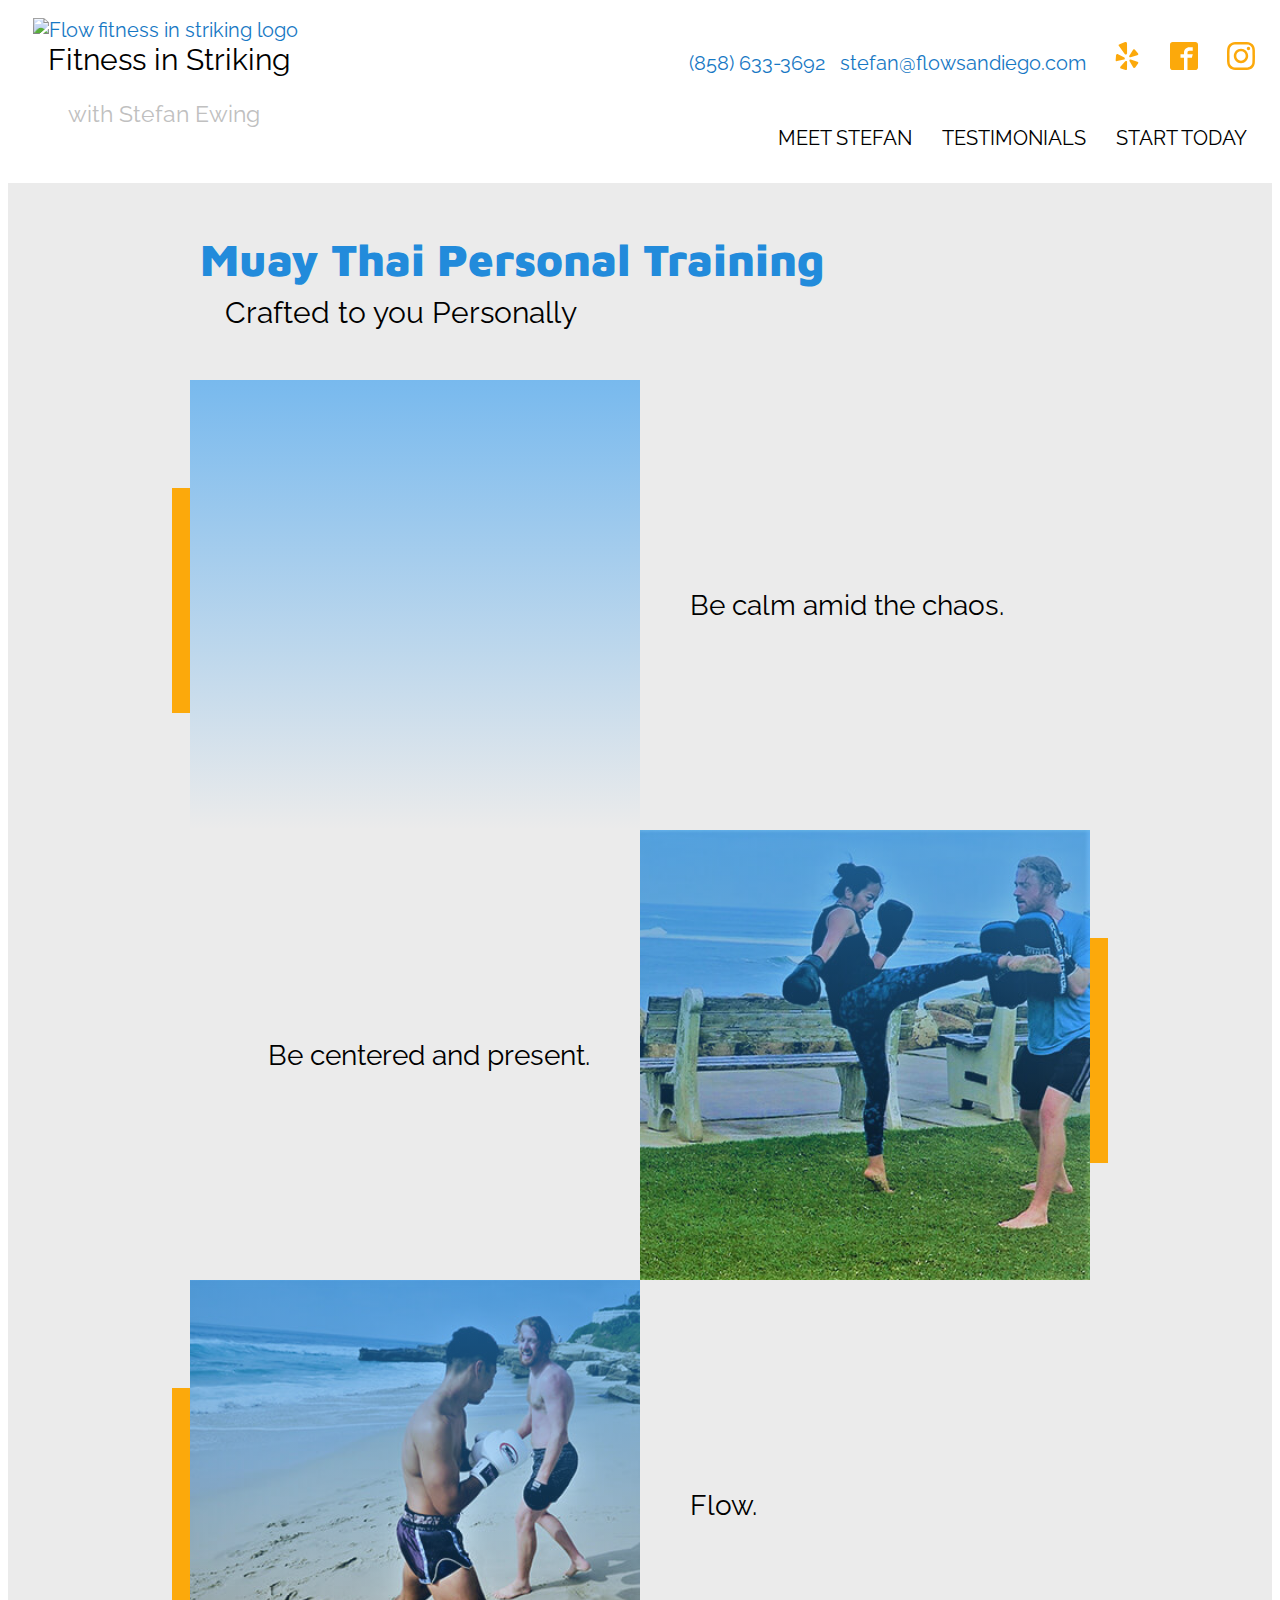
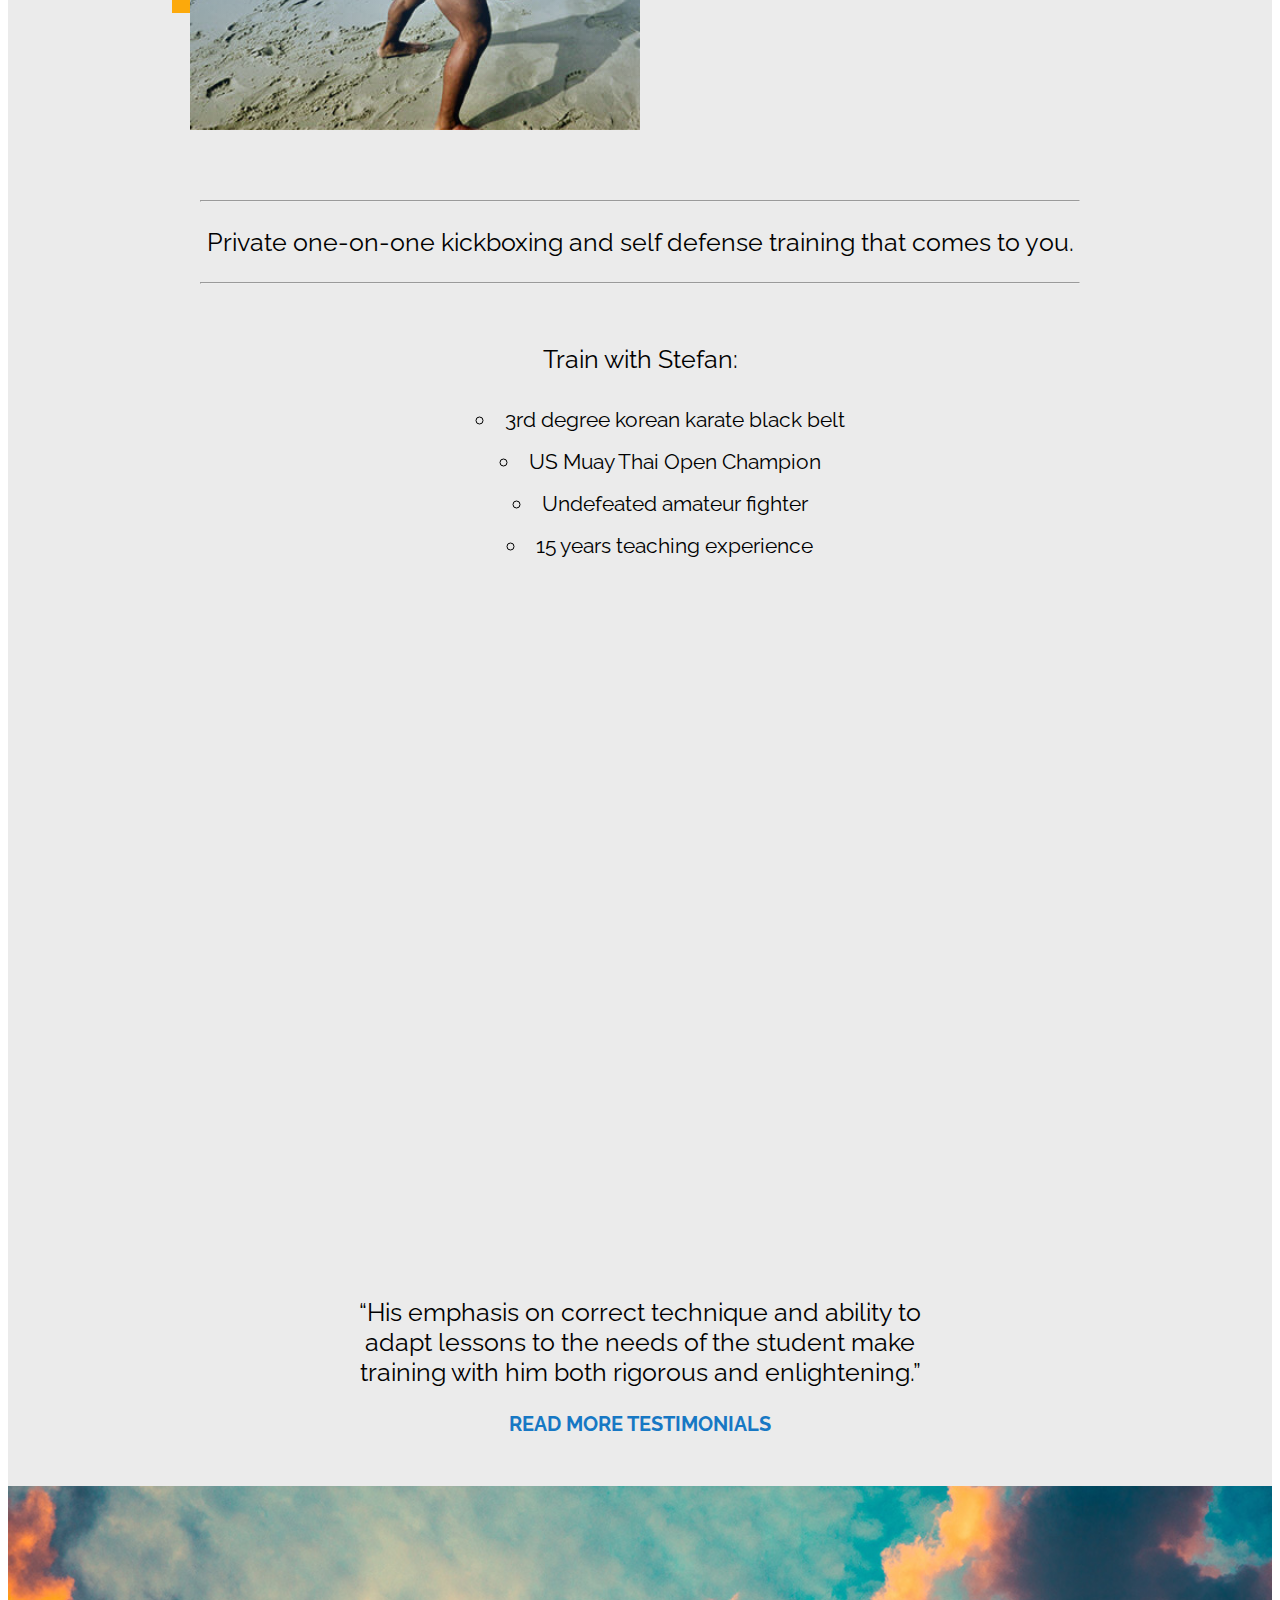
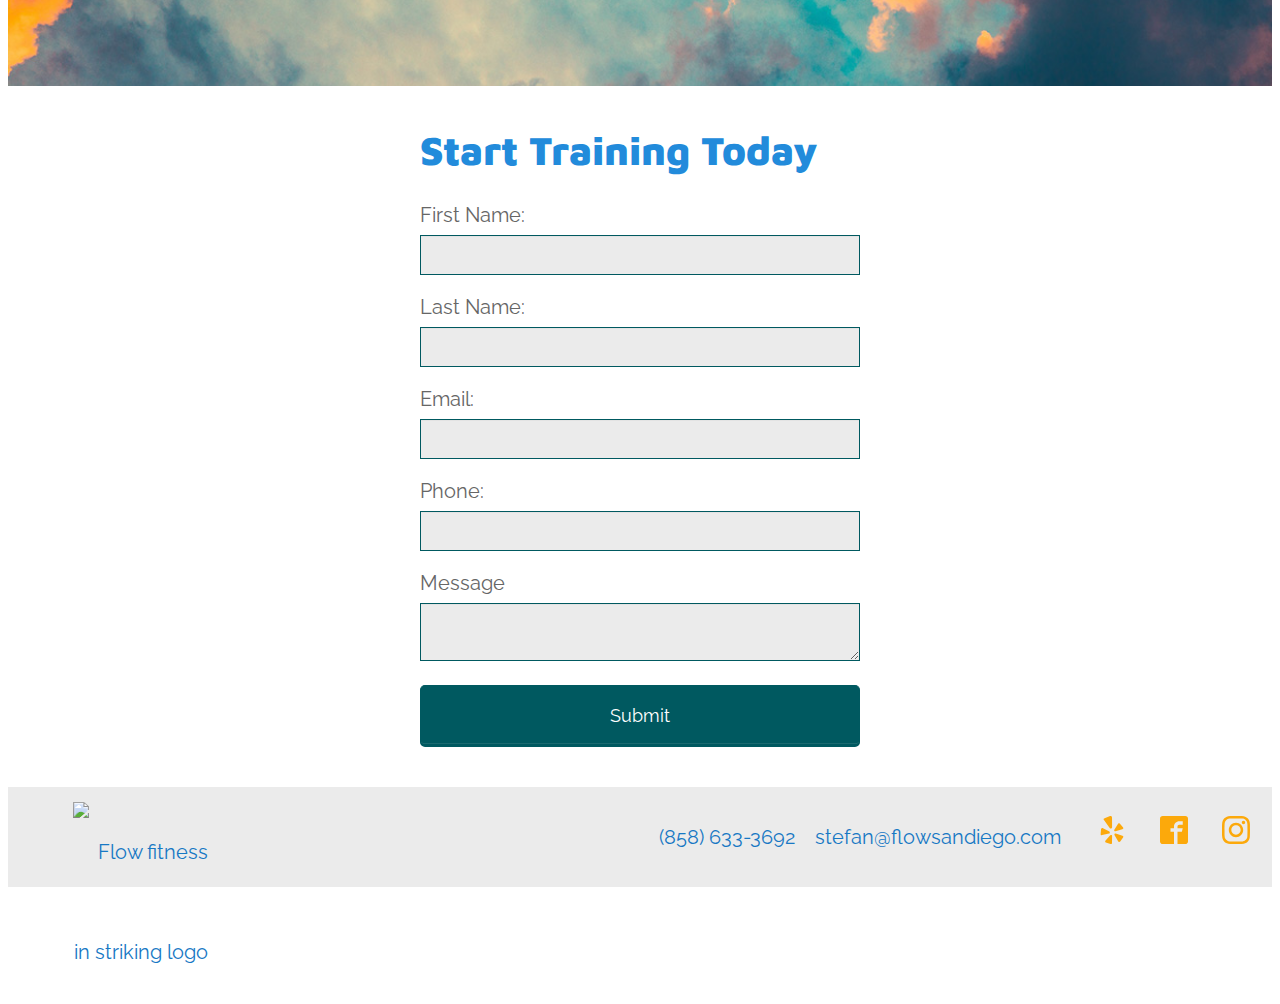
==== commit e366b2f1: "replaced two videos with embedded youtube video and adjusted layout" ====
--- a/index.html
+++ b/index.html
@@ -155,7 +155,11 @@
                 </div>
             </section>
             </section>
-
+          <section class="video_container" id="mainContent">
+            <iframe class="embedded_video" src="https://www.youtube.com/embed/TUrY8TslvVM" frameborder="0" allow="accelerometer; autoplay; encrypted-media; gyroscope; picture-in-picture" allowfullscreen></iframe>
+          </section>  
+          
+          <!--
           <section class="showcase_grid" id="mainContent">
             <div class="container video_1_box">
               <button class="playBtn" id="playBtn1" title="Toggle Play">►</button>
@@ -163,7 +167,7 @@
               <a href="#!" class="muteBtn1 muteBtn" id="muteBtn1" role="button" aria-label="mute button" tabindex="-1">
                 <span></span>
               </a>
-            </div> <!--end video_1-->
+            </div> 
 
             <div class="container video_2_box">
               <button class="playBtn" id="playBtn2" title="Toggle Play">►</button>
@@ -171,7 +175,7 @@
               <a href="#!" class="muteBtn1 muteBtn" id="muteBtn2" role="button" aria-label="mute button" tabindex="-1">
                 <span></span>
               </a>
-            </div> <!--end video_2-->
+            </div> 
           </section> <!--showcase end-->
 
 
--- a/css/style.css
+++ b/css/style.css
@@ -695,6 +695,31 @@
 }
 
 /* ====================== Videos ====================== */
+.video_container {
+  position: relative;
+  padding-bottom: 43.25%;
+  padding-top: 25px;
+  height: 0;
+  width: 80%;
+  margin: 0 auto 7vh;
+}
+
+@media (min-width: 300px) and (max-width: 699px) {
+  .video_container {
+    width: 100%;
+    padding-bottom: 53.25%;
+    /* 16:9 */
+  }
+}
+
+.embedded_video {
+  position: absolute;
+  top: 0;
+  left: 0;
+  width: 100%;
+  height: 100%;
+}
+
 .showcase_grid {
   width: 100%;
   -webkit-box-sizing: border-box;
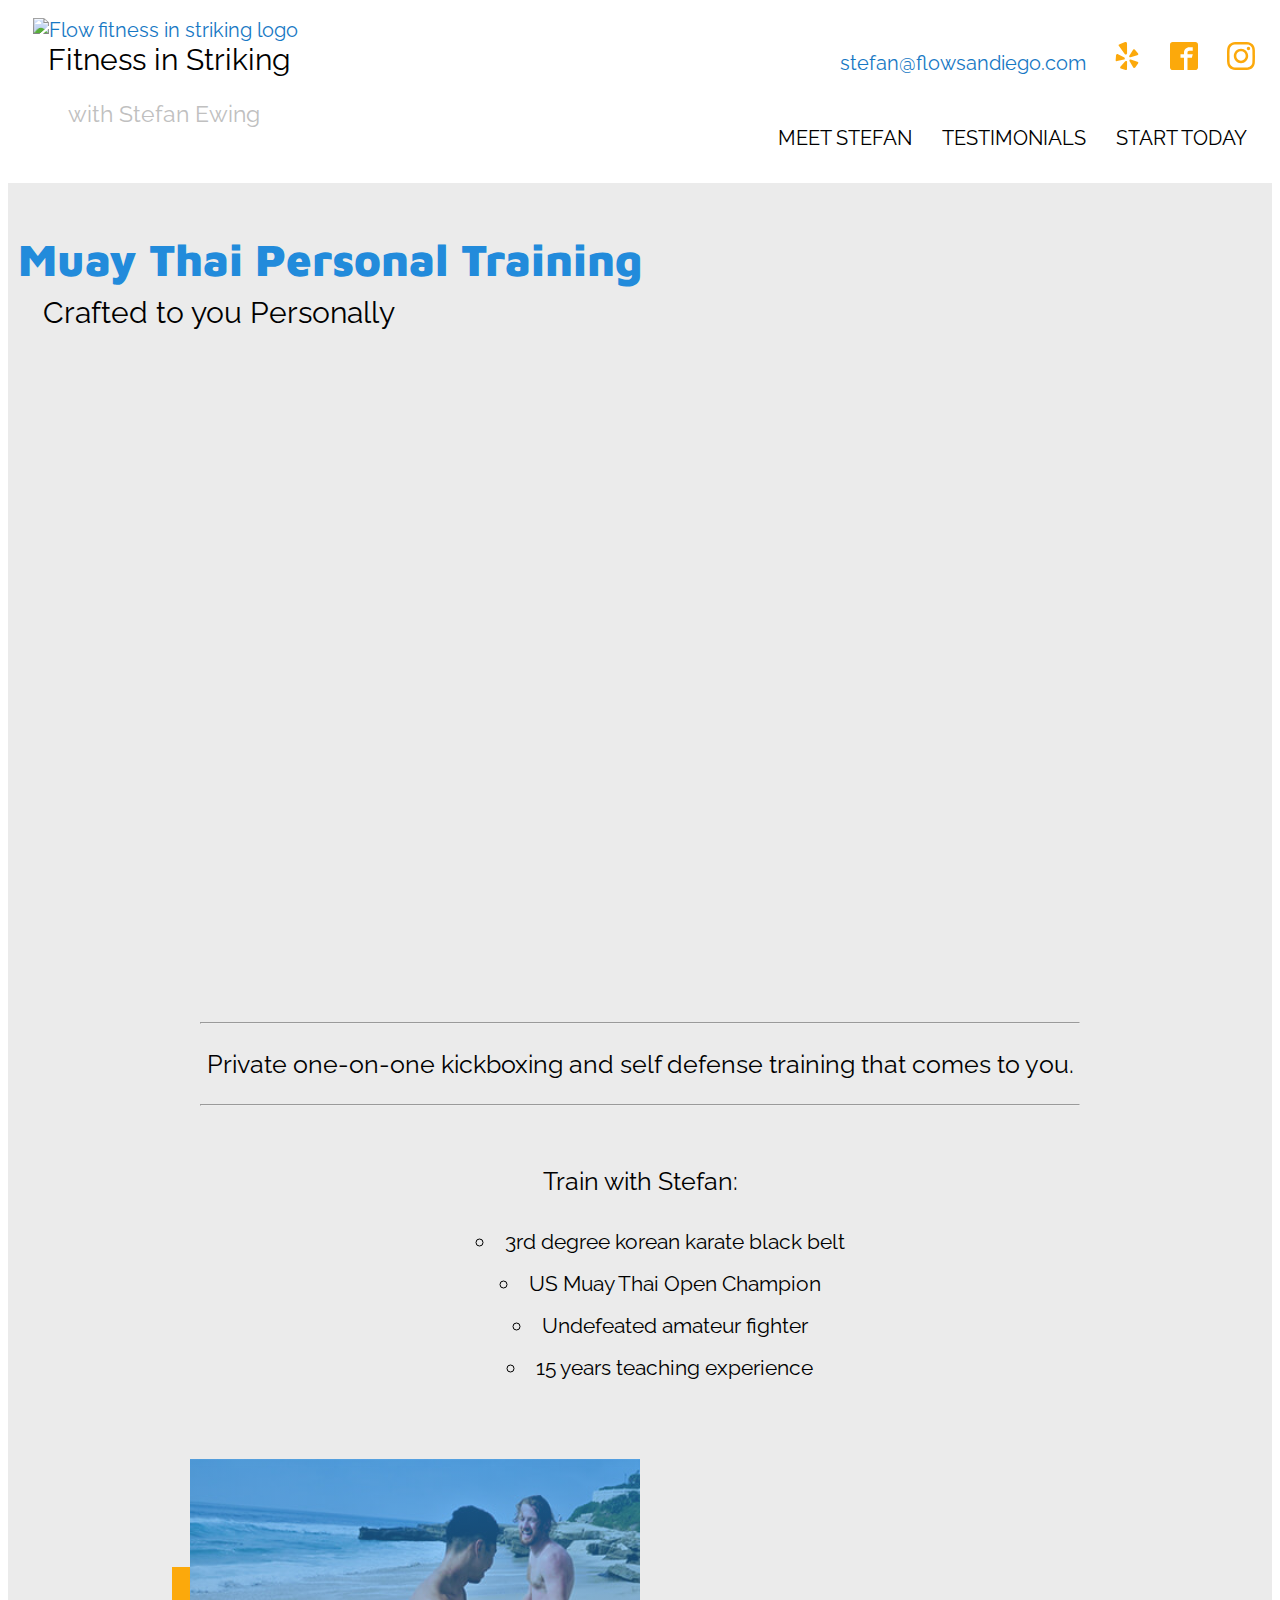
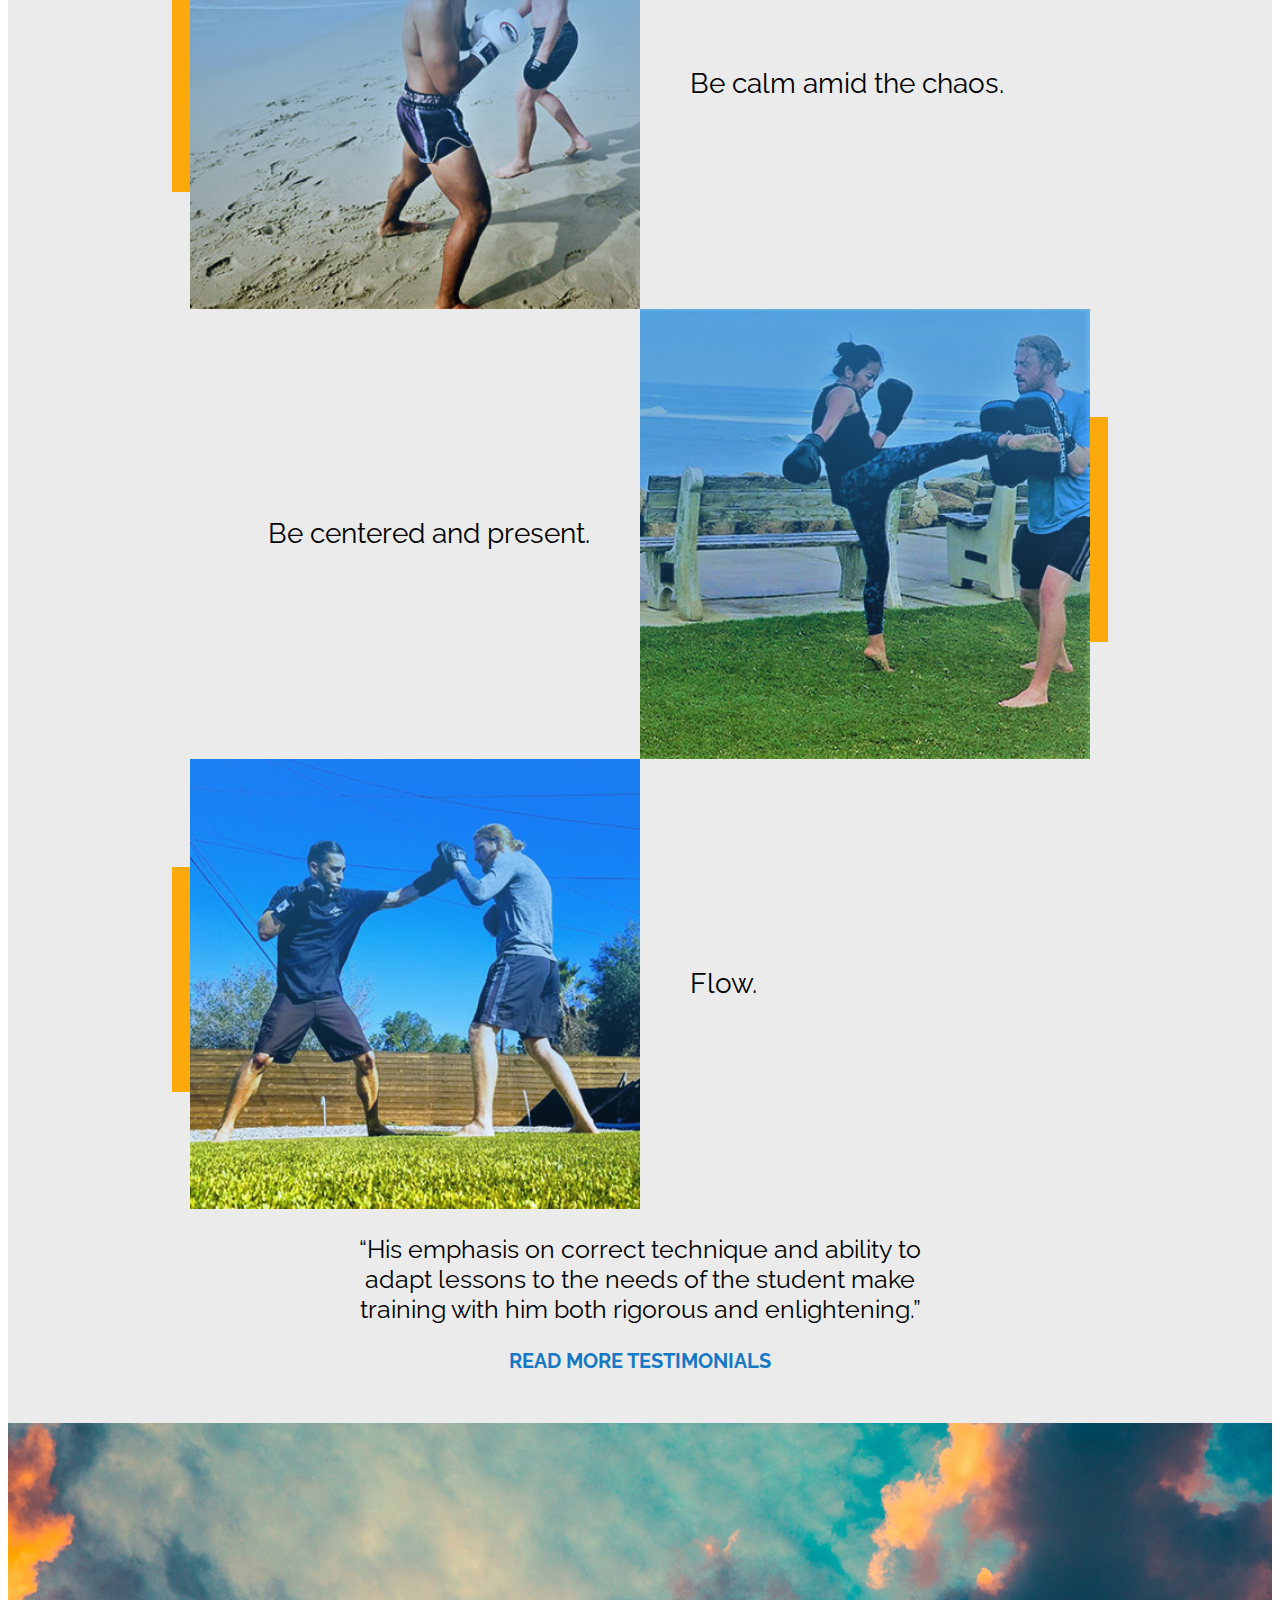
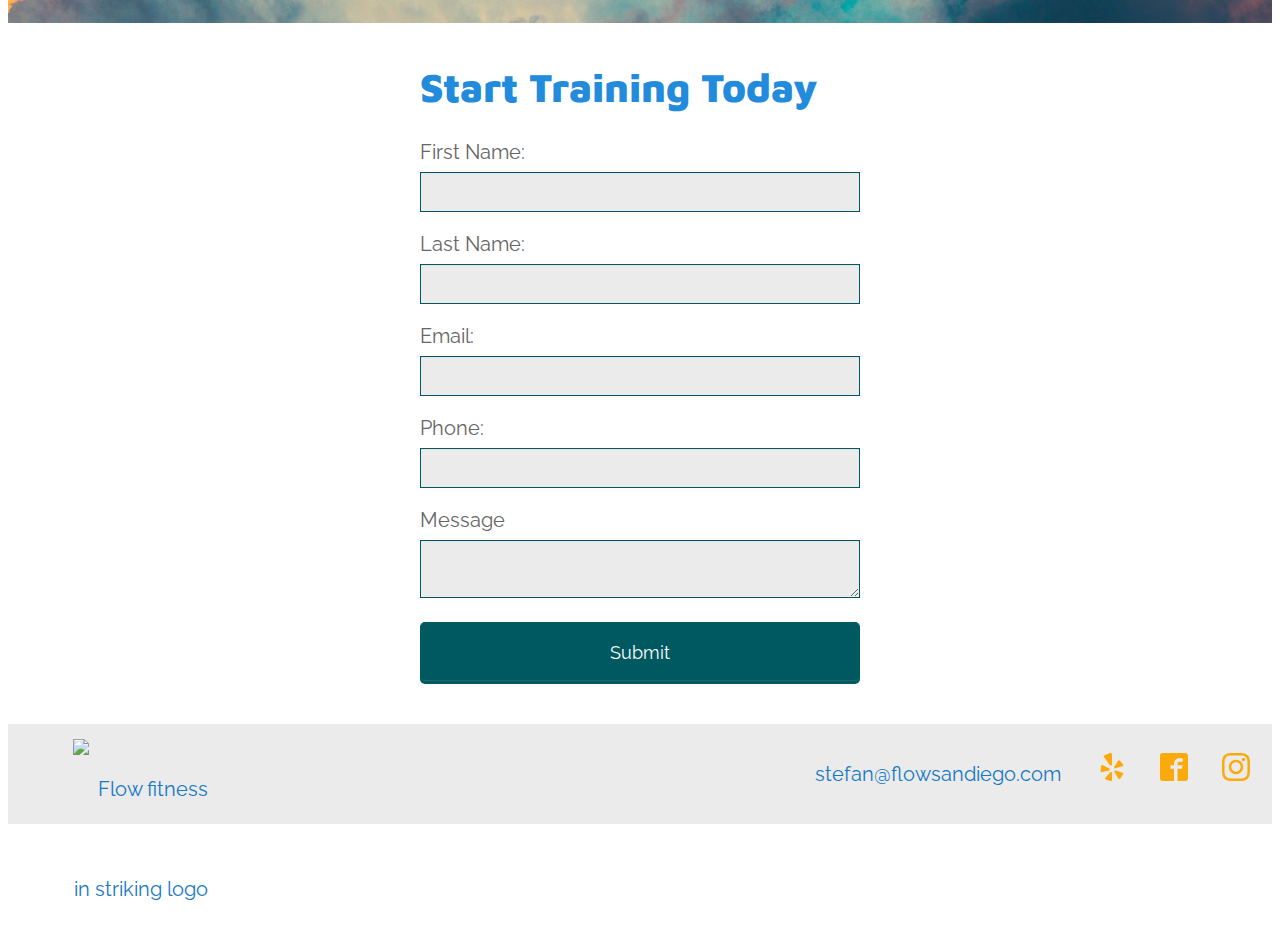
==== commit 0e2c1a1d: "Remove phone numbers from all pages." ====
--- a/index.html
+++ b/index.html
@@ -1,165 +1,211 @@
 <!doctype html>
 <html lang="en-US">
-  <html>
-    <head>
-      <link href="https://fonts.googleapis.com/css?family=Maven+Pro:500,900|Raleway:400,500,600" rel="stylesheet">
-      <link href="https://cdn-images.mailchimp.com/embedcode/horizontal-slim-10_7.css" rel="stylesheet" type="text/css">
-      <title>Muay Thai Personal Trainer | Flow Fitness in Striking | San Diego</title>
-      <meta charset="utf-8"/>
-      <meta name="description" content="Learn muay thai kickboxing and self defense in San Diego with training 
+<html>
+
+<head>
+  <link href="https://fonts.googleapis.com/css?family=Maven+Pro:500,900|Raleway:400,500,600" rel="stylesheet">
+  <link href="https://cdn-images.mailchimp.com/embedcode/horizontal-slim-10_7.css" rel="stylesheet" type="text/css">
+  <title>Muay Thai Personal Trainer | Flow Fitness in Striking | San Diego</title>
+  <meta charset="utf-8" />
+  <meta name="description" content="Learn muay thai kickboxing and self defense in San Diego with training 
       crafted to you personally. Easily fit training into your schedule by meeting the instructor 
-      when and where you want. Start training today!"/>
-      <meta name ="viewport" content="initial-scale=1.0,width=device-width"/>
-      <meta name="google-site-verification" content="4Tm22Hszbmu7S5Mw5IDHww8id_lLpzlJsDMXndzX_nU" />
-      <meta name="msvalidate.01" content="718AE8DAEF919792B9D03F8E75C4435F" />
-      <link rel="stylesheet" href="css/reset.css"/>
-      <link rel="stylesheet" href="css/style.css"/>
-    </head>
-    <body>
-      <svg aria-hidden="true" style="position: absolute; width: 0; height: 0; overflow: hidden;" version="1.1" xmlns="http://www.w3.org/2000/svg" xmlns:xlink="http://www.w3.org/1999/xlink">
-        <defs>
-          <symbol id="icon-menu" viewBox="0 0 32 32">
-            <title>menu</title>
-            <path d="M2 6h28v6h-28zM2 14h28v6h-28zM2 22h28v6h-28z"></path>
-          </symbol>
-          <symbol id="icon-facebook2" viewBox="0 0 32 32">
-            <title>facebook2</title>
-            <path d="M29 0h-26c-1.65 0-3 1.35-3 3v26c0 1.65 1.35 3 3 3h13v-14h-4v-4h4v-2c0-3.306 2.694-6 6-6h4v4h-4c-1.1 0-2 0.9-2 2v2h6l-1 4h-5v14h9c1.65 0 3-1.35 3-3v-26c0-1.65-1.35-3-3-3z"></path>
-          </symbol>
-          <symbol id="icon-instagram" viewBox="0 0 32 32">
-            <title>instagram</title>
-            <path d="M16 2.881c4.275 0 4.781 0.019 6.462 0.094 1.563 0.069 2.406 0.331 2.969 0.55 0.744 0.288 1.281 0.638 1.837 1.194 0.563 0.563 0.906 1.094 1.2 1.838 0.219 0.563 0.481 1.412 0.55 2.969 0.075 1.688 0.094 2.194 0.094 6.463s-0.019 4.781-0.094 6.463c-0.069 1.563-0.331 2.406-0.55 2.969-0.288 0.744-0.637 1.281-1.194 1.837-0.563 0.563-1.094 0.906-1.837 1.2-0.563 0.219-1.413 0.481-2.969 0.55-1.688 0.075-2.194 0.094-6.463 0.094s-4.781-0.019-6.463-0.094c-1.563-0.069-2.406-0.331-2.969-0.55-0.744-0.288-1.281-0.637-1.838-1.194-0.563-0.563-0.906-1.094-1.2-1.837-0.219-0.563-0.481-1.413-0.55-2.969-0.075-1.688-0.094-2.194-0.094-6.463s0.019-4.781 0.094-6.463c0.069-1.563 0.331-2.406 0.55-2.969 0.288-0.744 0.638-1.281 1.194-1.838 0.563-0.563 1.094-0.906 1.838-1.2 0.563-0.219 1.412-0.481 2.969-0.55 1.681-0.075 2.188-0.094 6.463-0.094zM16 0c-4.344 0-4.887 0.019-6.594 0.094-1.7 0.075-2.869 0.35-3.881 0.744-1.056 0.412-1.95 0.956-2.837 1.85-0.894 0.888-1.438 1.781-1.85 2.831-0.394 1.019-0.669 2.181-0.744 3.881-0.075 1.713-0.094 2.256-0.094 6.6s0.019 4.887 0.094 6.594c0.075 1.7 0.35 2.869 0.744 3.881 0.413 1.056 0.956 1.95 1.85 2.837 0.887 0.887 1.781 1.438 2.831 1.844 1.019 0.394 2.181 0.669 3.881 0.744 1.706 0.075 2.25 0.094 6.594 0.094s4.888-0.019 6.594-0.094c1.7-0.075 2.869-0.35 3.881-0.744 1.050-0.406 1.944-0.956 2.831-1.844s1.438-1.781 1.844-2.831c0.394-1.019 0.669-2.181 0.744-3.881 0.075-1.706 0.094-2.25 0.094-6.594s-0.019-4.887-0.094-6.594c-0.075-1.7-0.35-2.869-0.744-3.881-0.394-1.063-0.938-1.956-1.831-2.844-0.887-0.887-1.781-1.438-2.831-1.844-1.019-0.394-2.181-0.669-3.881-0.744-1.712-0.081-2.256-0.1-6.6-0.1v0z"></path>
-            <path d="M16 7.781c-4.537 0-8.219 3.681-8.219 8.219s3.681 8.219 8.219 8.219 8.219-3.681 8.219-8.219c0-4.537-3.681-8.219-8.219-8.219zM16 21.331c-2.944 0-5.331-2.387-5.331-5.331s2.387-5.331 5.331-5.331c2.944 0 5.331 2.387 5.331 5.331s-2.387 5.331-5.331 5.331z"></path>
-            <path d="M26.462 7.456c0 1.060-0.859 1.919-1.919 1.919s-1.919-0.859-1.919-1.919c0-1.060 0.859-1.919 1.919-1.919s1.919 0.859 1.919 1.919z"></path>
-          </symbol>
-          <symbol id="icon-yelp" viewBox="0 0 32 32">
-            <title>yelp</title>
-            <path d="M19.027 20.421c-0.54 0.545-0.083 1.535-0.083 1.535l4.065 6.788c0 0 0.668 0.895 1.246 0.895 0.581 0 1.155-0.477 1.155-0.477l3.214-4.594c0 0 0.324-0.58 0.331-1.087 0.012-0.722-1.077-0.92-1.077-0.92l-7.609-2.444c-0 0-0.746-0.198-1.242 0.303zM18.642 17c0.389 0.66 1.463 0.468 1.463 0.468l7.592-2.219c0 0 1.035-0.421 1.182-0.982 0.145-0.561-0.171-1.238-0.171-1.238l-3.628-4.274c0 0-0.314-0.54-0.967-0.595-0.719-0.061-1.162 0.809-1.162 0.809l-4.29 6.75c0 0-0.379 0.672-0.020 1.28zM15.055 14.368c0.894-0.22 1.036-1.519 1.036-1.519l-0.061-10.808c0 0-0.135-1.333-0.734-1.695-0.94-0.57-1.218-0.272-1.487-0.233l-6.303 2.342c0 0-0.617 0.204-0.939 0.719-0.459 0.73 0.466 1.798 0.466 1.798l6.551 8.93c0 0 0.647 0.669 1.47 0.465zM13.498 18.742c0.023-0.834-1.001-1.334-1.001-1.334l-6.775-3.423c0 0-1.004-0.414-1.491-0.126-0.373 0.221-0.704 0.62-0.737 0.973l-0.441 5.432c0 0-0.066 0.941 0.178 1.369 0.345 0.608 1.482 0.184 1.482 0.184l7.909-1.748c0.307-0.207 0.846-0.225 0.876-1.328zM15.465 21.673c-0.679-0.349-1.491 0.373-1.491 0.373l-5.296 5.83c0 0-0.661 0.892-0.493 1.439 0.158 0.513 0.42 0.768 0.791 0.948l5.319 1.679c0 0 0.645 0.134 1.133-0.008 0.693-0.201 0.565-1.286 0.565-1.286l0.12-7.894c-0 0-0.027-0.76-0.648-1.082z"></path>
-          </symbol>
-        </defs>
-      </svg>
-
-      <div class="tablet_nav_dropdown_background"></div>
-      <header>
-        <div class="scroll_header" id="scrollHeader" role="form">
-          <div class="scroll_header_left">
-              <button type="button" class="start_today" id="start_today">Start Training Today</button>
-           </div> <!--end header left-->
-           <div class="scroll_header_right">               
-             
-             <!-- Begin MailChimp Signup Form -->
-             <!-- <div id="mc_embed_signup"> -->
-               <form action="https://directconnectionstraining.us16.list-manage.com/subscribe/post?u=0e68aa7948aa523b3192896d3&amp;id=10de667a09" method="post" id="mc-embedded-subscribe-form" name="mc-embedded-subscribe-form" class="validate" target="_blank" novalidate>
-                <!-- <div id="mc_embed_signup_scroll"> -->
-                  <!-- <label for="mce-EMAIL">Subscribe to our mailing list</label> -->
-                  <p>Subscribe to my email list:</p>
-                            <input type="email" value="" name="EMAIL" class="email newsletter_email" id="mce-EMAIL" placeholder="email address" id="newsletter_email" required>
-                            <!-- real people should not fill this in and expect good things - do not remove this or risk form bot signups-->
-                            <!-- <div style="position: absolute; left: -5000px;" aria-hidden="true"> -->
-                              <!-- <input type="text" name="b_0e68aa7948aa523b3192896d3_10de667a09" tabindex="-1" value=""> -->
-                            <!-- </div> -->
-                            <!-- <div class="clear"> -->
-                              <input type="submit" value="Subscribe" name="subscribe" id="mc-embedded-subscribe" class="button submit_btn">
-                            <!-- </div> -->
-                          <!-- </div> -->
-                        </form>
-                  <!-- </div> -->
-                <!--End mc_embed_signup-->
-              </div><!--end header right-->
-            </div><!--end scroll_header-->
-
-        <div class="header_grid">
-          <div class="main_header">
-            <a href="http://www.flowsandiego.com"><img src="images/flow_logo.png" alt="Flow fitness in striking logo" class="logo_img"></a>
-            <h2>Fitness in Striking</h2>
-            <h3>with Stefan Ewing</h3>
+      when and where you want. Start training today!" />
+  <meta name="viewport" content="initial-scale=1.0,width=device-width" />
+  <meta name="google-site-verification" content="4Tm22Hszbmu7S5Mw5IDHww8id_lLpzlJsDMXndzX_nU" />
+  <meta name="msvalidate.01" content="718AE8DAEF919792B9D03F8E75C4435F" />
+  <link rel="stylesheet" href="css/reset.css" />
+  <link rel="stylesheet" href="css/style.css" />
+</head>
+
+<body>
+  <svg aria-hidden="true" style="position: absolute; width: 0; height: 0; overflow: hidden;" version="1.1"
+    xmlns="http://www.w3.org/2000/svg" xmlns:xlink="http://www.w3.org/1999/xlink">
+    <defs>
+      <symbol id="icon-menu" viewBox="0 0 32 32">
+        <title>menu</title>
+        <path d="M2 6h28v6h-28zM2 14h28v6h-28zM2 22h28v6h-28z"></path>
+      </symbol>
+      <symbol id="icon-facebook2" viewBox="0 0 32 32">
+        <title>facebook2</title>
+        <path
+          d="M29 0h-26c-1.65 0-3 1.35-3 3v26c0 1.65 1.35 3 3 3h13v-14h-4v-4h4v-2c0-3.306 2.694-6 6-6h4v4h-4c-1.1 0-2 0.9-2 2v2h6l-1 4h-5v14h9c1.65 0 3-1.35 3-3v-26c0-1.65-1.35-3-3-3z">
+        </path>
+      </symbol>
+      <symbol id="icon-instagram" viewBox="0 0 32 32">
+        <title>instagram</title>
+        <path
+          d="M16 2.881c4.275 0 4.781 0.019 6.462 0.094 1.563 0.069 2.406 0.331 2.969 0.55 0.744 0.288 1.281 0.638 1.837 1.194 0.563 0.563 0.906 1.094 1.2 1.838 0.219 0.563 0.481 1.412 0.55 2.969 0.075 1.688 0.094 2.194 0.094 6.463s-0.019 4.781-0.094 6.463c-0.069 1.563-0.331 2.406-0.55 2.969-0.288 0.744-0.637 1.281-1.194 1.837-0.563 0.563-1.094 0.906-1.837 1.2-0.563 0.219-1.413 0.481-2.969 0.55-1.688 0.075-2.194 0.094-6.463 0.094s-4.781-0.019-6.463-0.094c-1.563-0.069-2.406-0.331-2.969-0.55-0.744-0.288-1.281-0.637-1.838-1.194-0.563-0.563-0.906-1.094-1.2-1.837-0.219-0.563-0.481-1.413-0.55-2.969-0.075-1.688-0.094-2.194-0.094-6.463s0.019-4.781 0.094-6.463c0.069-1.563 0.331-2.406 0.55-2.969 0.288-0.744 0.638-1.281 1.194-1.838 0.563-0.563 1.094-0.906 1.838-1.2 0.563-0.219 1.412-0.481 2.969-0.55 1.681-0.075 2.188-0.094 6.463-0.094zM16 0c-4.344 0-4.887 0.019-6.594 0.094-1.7 0.075-2.869 0.35-3.881 0.744-1.056 0.412-1.95 0.956-2.837 1.85-0.894 0.888-1.438 1.781-1.85 2.831-0.394 1.019-0.669 2.181-0.744 3.881-0.075 1.713-0.094 2.256-0.094 6.6s0.019 4.887 0.094 6.594c0.075 1.7 0.35 2.869 0.744 3.881 0.413 1.056 0.956 1.95 1.85 2.837 0.887 0.887 1.781 1.438 2.831 1.844 1.019 0.394 2.181 0.669 3.881 0.744 1.706 0.075 2.25 0.094 6.594 0.094s4.888-0.019 6.594-0.094c1.7-0.075 2.869-0.35 3.881-0.744 1.050-0.406 1.944-0.956 2.831-1.844s1.438-1.781 1.844-2.831c0.394-1.019 0.669-2.181 0.744-3.881 0.075-1.706 0.094-2.25 0.094-6.594s-0.019-4.887-0.094-6.594c-0.075-1.7-0.35-2.869-0.744-3.881-0.394-1.063-0.938-1.956-1.831-2.844-0.887-0.887-1.781-1.438-2.831-1.844-1.019-0.394-2.181-0.669-3.881-0.744-1.712-0.081-2.256-0.1-6.6-0.1v0z">
+        </path>
+        <path
+          d="M16 7.781c-4.537 0-8.219 3.681-8.219 8.219s3.681 8.219 8.219 8.219 8.219-3.681 8.219-8.219c0-4.537-3.681-8.219-8.219-8.219zM16 21.331c-2.944 0-5.331-2.387-5.331-5.331s2.387-5.331 5.331-5.331c2.944 0 5.331 2.387 5.331 5.331s-2.387 5.331-5.331 5.331z">
+        </path>
+        <path
+          d="M26.462 7.456c0 1.060-0.859 1.919-1.919 1.919s-1.919-0.859-1.919-1.919c0-1.060 0.859-1.919 1.919-1.919s1.919 0.859 1.919 1.919z">
+        </path>
+      </symbol>
+      <symbol id="icon-yelp" viewBox="0 0 32 32">
+        <title>yelp</title>
+        <path
+          d="M19.027 20.421c-0.54 0.545-0.083 1.535-0.083 1.535l4.065 6.788c0 0 0.668 0.895 1.246 0.895 0.581 0 1.155-0.477 1.155-0.477l3.214-4.594c0 0 0.324-0.58 0.331-1.087 0.012-0.722-1.077-0.92-1.077-0.92l-7.609-2.444c-0 0-0.746-0.198-1.242 0.303zM18.642 17c0.389 0.66 1.463 0.468 1.463 0.468l7.592-2.219c0 0 1.035-0.421 1.182-0.982 0.145-0.561-0.171-1.238-0.171-1.238l-3.628-4.274c0 0-0.314-0.54-0.967-0.595-0.719-0.061-1.162 0.809-1.162 0.809l-4.29 6.75c0 0-0.379 0.672-0.020 1.28zM15.055 14.368c0.894-0.22 1.036-1.519 1.036-1.519l-0.061-10.808c0 0-0.135-1.333-0.734-1.695-0.94-0.57-1.218-0.272-1.487-0.233l-6.303 2.342c0 0-0.617 0.204-0.939 0.719-0.459 0.73 0.466 1.798 0.466 1.798l6.551 8.93c0 0 0.647 0.669 1.47 0.465zM13.498 18.742c0.023-0.834-1.001-1.334-1.001-1.334l-6.775-3.423c0 0-1.004-0.414-1.491-0.126-0.373 0.221-0.704 0.62-0.737 0.973l-0.441 5.432c0 0-0.066 0.941 0.178 1.369 0.345 0.608 1.482 0.184 1.482 0.184l7.909-1.748c0.307-0.207 0.846-0.225 0.876-1.328zM15.465 21.673c-0.679-0.349-1.491 0.373-1.491 0.373l-5.296 5.83c0 0-0.661 0.892-0.493 1.439 0.158 0.513 0.42 0.768 0.791 0.948l5.319 1.679c0 0 0.645 0.134 1.133-0.008 0.693-0.201 0.565-1.286 0.565-1.286l0.12-7.894c-0 0-0.027-0.76-0.648-1.082z">
+        </path>
+      </symbol>
+    </defs>
+  </svg>
+
+  <div class="tablet_nav_dropdown_background"></div>
+  <header>
+    <div class="scroll_header" id="scrollHeader" role="form">
+      <div class="scroll_header_left">
+        <button type="button" class="start_today" id="start_today">Start Training Today</button>
+      </div>
+      <!--end header left-->
+      <div class="scroll_header_right">
+
+        <!-- Begin MailChimp Signup Form -->
+        <!-- <div id="mc_embed_signup"> -->
+        <form
+          action="https://directconnectionstraining.us16.list-manage.com/subscribe/post?u=0e68aa7948aa523b3192896d3&amp;id=10de667a09"
+          method="post" id="mc-embedded-subscribe-form" name="mc-embedded-subscribe-form" class="validate"
+          target="_blank" novalidate>
+          <!-- <div id="mc_embed_signup_scroll"> -->
+          <!-- <label for="mce-EMAIL">Subscribe to our mailing list</label> -->
+          <p>Subscribe to my email list:</p>
+          <input type="email" value="" name="EMAIL" class="email newsletter_email" id="mce-EMAIL"
+            placeholder="email address" id="newsletter_email" required>
+          <!-- real people should not fill this in and expect good things - do not remove this or risk form bot signups-->
+          <!-- <div style="position: absolute; left: -5000px;" aria-hidden="true"> -->
+          <!-- <input type="text" name="b_0e68aa7948aa523b3192896d3_10de667a09" tabindex="-1" value=""> -->
+          <!-- </div> -->
+          <!-- <div class="clear"> -->
+          <input type="submit" value="Subscribe" name="subscribe" id="mc-embedded-subscribe" class="button submit_btn">
+          <!-- </div> -->
+          <!-- </div> -->
+        </form>
+        <!-- </div> -->
+        <!--End mc_embed_signup-->
+      </div>
+      <!--end header right-->
+    </div>
+    <!--end scroll_header-->
+
+    <div class="header_grid">
+      <div class="main_header">
+        <a href="http://www.flowsandiego.com"><img src="images/flow_logo.png" alt="Flow fitness in striking logo"
+            class="logo_img"></a>
+        <h2>Fitness in Striking</h2>
+        <h3>with Stefan Ewing</h3>
+      </div>
+      <div class="contact">
+        <ul>
+          <li><a href="mailto:stefan@flowsandiego.com">stefan@flowsandiego.com</a>
+          <li>
+          <li><a target="_blank" href="https://www.yelp.com/biz/flow-fitness-in-striking-san-diego-3"><svg
+                class="icon icon-yelp">
+                <use xlink:href="#icon-yelp"></use>
+              </svg></a></li>
+          <li><a target="_blank" href="https://www.facebook.com/flowfitnessinstriking/"><svg
+                class="icon icon-facebook2">
+                <use xlink:href="#icon-facebook2"></use>
+              </svg></a></li>
+          <li><a target="_blank" href="https://www.instagram.com/flowsandiego/"><svg class="icon icon-instagram">
+                <use xlink:href="#icon-instagram"></use>
+              </svg></a></li>
+        </ul>
+      </div>
+      <nav class="nav">
+        <ul>
+          <li><a href="http://www.flowsandiego.com/meet_stefan">Meet Stefan</a></li>
+          <li><a href="http://www.flowsandiego.com/testimonials">Testimonials</a></li>
+          <li><a href="#" class="start_today" id="start_today">Start Today</a></li>
+        </ul>
+      </nav>
+      <nav class="tablet_nav">
+        <li><a target="_blank" href="https://www.yelp.com/biz/flow-fitness-in-striking-san-diego-3"><svg
+              class="icon icon-yelp">
+              <use xlink:href="#icon-yelp"></use>
+            </svg></a></li>
+        <li><a target="_blank" href="https://www.facebook.com/flowfitnessinstriking/"><svg class="icon icon-facebook2">
+              <use xlink:href="#icon-facebook2"></use>
+            </svg></a></li>
+        <li><a target="_blank" href="https://www.instagram.com/flowsandiego/"><svg class="icon icon-instagram">
+              <use xlink:href="#icon-instagram"></use>
+            </svg></a></li>
+        <li class="menu_bars"><a href="#"><svg class="icon icon-menu" id="menuBtn">
+              <use xlink:href="#icon-menu"></use>
+            </svg></a></li>
+      </nav>
+      <!--end tablet_nav-->
+    </div> <!-- end div grid -->
+  </header>
+  <!-- TODO: make hamburger menu clickable when tabbing through -->
+  <nav class="tablet_nav_dropdown" id="tabletNavDropdown">
+    <ul>
+      <li><a href="http://www.flowsandiego.com/meet_stefan">Meet Stefan</a></li>
+      <li><a href="http://www.flowsandiego.com/testimonials">Testimonials</a></li>
+      <li><a href="#" class="start_today" id="start_today">Start Today</a></li>
+    </ul>
+  </nav>
+  <!--nav dropdown end -->
+
+  <main class="container main_content">
+    <div class="row main_row">
+      <h1>Muay Thai Personal Training<h1>
+          <h2>Crafted to you Personally</h2>
+    </div>
+    <!--end row-->
+
+    <section class="video_container" id="mainContent">
+      <iframe class="embedded_video" src="https://www.youtube.com/embed/jvci0rAVrjs" frameborder="0"
+        allow="accelerometer; autoplay; encrypted-media; gyroscope; picture-in-picture" allowfullscreen></iframe>
+    </section>
+
+
+    <section class="content">
+      <section class="content_overview">
+        <hr>
+        <p>Private one-on-one kickboxing and self defense training that comes to you.</p>
+        <hr>
+        <div class="content_overview_div">
+          <p>Train with Stefan:</p>
+          <ul class="content_overview_list">
+            <li>3rd degree korean karate black belt</li>
+            <li>US Muay Thai Open Champion</li>
+            <li>Undefeated amateur fighter</li>
+            <li>15 years teaching experience</li>
+          </ul>
+        </div>
+      </section>
+      <section class="container main_grid">
+        <div class="image_1 item item1" aria-label="muay thai training on a beach" role="img">
+          <div class="image_marker image_marker_left"></div>
+        </div> <!-- end image_1 -->
+        <div class="item item2">
+          <div class="item_textbox_right">
+            <p class="heavy">Be calm amid the chaos.</p>
           </div>
-          <div class="contact">
-            <ul>
-                <li><a href="tel:18586333692">(858) 633-3692</a></li>
-                <li><a href="mailto:stefan@flowsandiego.com">stefan@flowsandiego.com</a><li>
-                <li><a target="_blank" href="https://www.yelp.com/biz/flow-fitness-in-striking-san-diego-3"><svg class="icon icon-yelp"><use xlink:href="#icon-yelp"></use></svg></a></li>
-                <li><a target="_blank" href="https://www.facebook.com/flowfitnessinstriking/"><svg class="icon icon-facebook2"><use xlink:href="#icon-facebook2"></use></svg></a></li>
-                <li><a target="_blank" href="https://www.instagram.com/flowsandiego/"><svg class="icon icon-instagram"><use xlink:href="#icon-instagram"></use></svg></a></li>
-              </ul>
-            </div>
-          <nav class="nav">
-            <ul>
-              <li><a href="http://www.flowsandiego.com/meet_stefan">Meet Stefan</a></li>
-              <li><a href="http://www.flowsandiego.com/testimonials">Testimonials</a></li>
-              <li><a href="#" class="start_today" id="start_today">Start Today</a></li>
-            </ul>
-          </nav>
-          <nav class="tablet_nav">
-              <li><a target="_blank" href="https://www.yelp.com/biz/flow-fitness-in-striking-san-diego-3"><svg class="icon icon-yelp"><use xlink:href="#icon-yelp"></use></svg></a></li>
-              <li><a target="_blank" href="https://www.facebook.com/flowfitnessinstriking/"><svg class="icon icon-facebook2"><use xlink:href="#icon-facebook2"></use></svg></a></li>
-              <li><a target="_blank" href="https://www.instagram.com/flowsandiego/"><svg class="icon icon-instagram"><use xlink:href="#icon-instagram"></use></svg></a></li>
-              <li class="menu_bars"><a href="#"><svg class="icon icon-menu" id="menuBtn"><use xlink:href="#icon-menu"></use></svg></a></li>
-          </nav><!--end tablet_nav-->
-        </div> <!-- end div grid -->
-      </header>
-      <!-- TODO: make hamburger menu clickable when tabbing through -->
-                  <nav class="tablet_nav_dropdown" id="tabletNavDropdown">
-                    <ul>
-                      <li><a href="http://www.flowsandiego.com/meet_stefan">Meet Stefan</a></li>
-                      <li><a href="http://www.flowsandiego.com/testimonials">Testimonials</a></li>
-                      <li><a href="#" class="start_today" id="start_today">Start Today</a></li>
-                    </ul>
-                  </nav><!--nav dropdown end -->
-
-          <main class="container main_content">
-            <section class="content">
-              <div class="row main_row">
-                <h1>Muay Thai Personal Training<h1>
-                <h2>Crafted to you Personally</h2>
-              </div> <!--end row-->
-    
-            <section class="container main_grid">
-                  <div class="image_1 item item1" aria-label="muay thai training on a beach" role="img">
-                    <div class="image_marker image_marker_left"></div>
-                  </div> <!-- end image_1 -->
-                <div class="item item2">
-                  <div class="item_textbox_right">
-                    <p class="heavy">Be calm amid the chaos.</p>
-                  </div>
-                </div>
-                <div class="item item3">
-                  <div class="item_textbox_left">
-                    <p class="heavy">Be centered and present.</p>
-                  </div>
-                </div>
-                  <div class="image_2 item item4" aria-label="self-defense training in garage" role="img">
-                    <div class="image_marker image_marker_right"></div>
-                  </div> <!-- end image_2 -->
-                    <div class="image_3 item item5" aria-label="martial arts training gear" role="img">
-                      <div class="image_marker image_marker_left"></div>
-                    </div> <!-- end image_3 -->
-                <div class="item item6">
-                  <div class="item_textbox_right">
-                    <p class="heavy">Flow.</p>
-                  </div>
-                </div>
-              </section><!--end main_grid-->
-              <section class="content_overview">
-                <hr>
-                <p>Private one-on-one kickboxing and self defense training that comes to you.</p>
-                <hr>
-                <div class="content_overview_div">
-                  <p>Train with Stefan:</p>
-                  <ul class="content_overview_list">
-                    <li>3rd degree korean karate black belt</li>
-                    <li>US Muay Thai Open Champion</li>
-                    <li>Undefeated amateur fighter</li>
-                    <li>15 years teaching experience</li>
-                  </ul>
-                </div>
-            </section>
-            </section>
-          <section class="video_container" id="mainContent">
-            <iframe class="embedded_video" src="https://www.youtube.com/embed/TUrY8TslvVM" frameborder="0" allow="accelerometer; autoplay; encrypted-media; gyroscope; picture-in-picture" allowfullscreen></iframe>
-          </section>  
-          
-          <!--
+        </div>
+        <div class="item item3">
+          <div class="item_textbox_left">
+            <p class="heavy">Be centered and present.</p>
+          </div>
+        </div>
+        <div class="image_2 item item4" aria-label="self-defense training in garage" role="img">
+          <div class="image_marker image_marker_right"></div>
+        </div> <!-- end image_2 -->
+        <div class="image_3 item item5" aria-label="martial arts training gear" role="img">
+          <div class="image_marker image_marker_left"></div>
+        </div> <!-- end image_3 -->
+        <div class="item item6">
+          <div class="item_textbox_right">
+            <p class="heavy">Flow.</p>
+          </div>
+        </div>
+      </section>
+      <!--end main_grid-->
+    </section>
+
+
+    <!--
           <section class="showcase_grid" id="mainContent">
             <div class="container video_1_box">
               <button class="playBtn" id="playBtn1" title="Toggle Play">►</button>
@@ -179,70 +225,90 @@
           </section> <!--showcase end-->
 
 
-        <div class="row_testimonial">
-          <div class="textbox_testimonial_main">
-            <p>“His emphasis on correct technique and ability to adapt lessons to 
-              the needs of the student make training with him both rigorous 
-              and enlightening.”</p>
-            <div class="textbox_testimonial_link">
-              <a href="http://www.flowsandiego.com/testimonials"><strong>Read more testimonials</strong></a>
-            </div>
-          </div><!--end textbox-->
-        </div><!--end row-->
-      </main><!--end main_content container-->
-
-      
-      <div class="row row_banner">
-      </div><!--end row-->
-
-      <form name="contact" data-netlify="true" aria-label="contact form" tabindex="0">
-        <h1 class="start_today_header" id="start_today_header">Start Training Today</h1>
-          <label for='first_name'>First Name:</label>
-          <input type="text" id="first_name" name="first_name">
-
-          <label for='last_name'>Last Name:</label>
-          <input type="text" id="last_name" name="last_name">
-
-          <label for='email'>Email:</label>
-          <input type="email" id="email" name="user_email">
-
-          <label for='phone'>Phone:</label>
-          <input type="number" id="number" name="user_number" aria-label="phone">
-
-          <label for="comment">Message</label>
-          <textarea id="comment" name="user_comment"></textarea>
-          <button type="submit" class="submit">Submit</button>
-       </form>
-
-       <footer>
-         <div class="large_footer">
-           <ul>
-             <a href="http://www.flowsandiego.com/"><img src="images/flow_logo_tagline.png" alt="Flow fitness in striking logo" class="logo_img_small"></a>
-              <li><a href="tel:18586333692">(858) 633-3692</a></li>
-               <li><a href="mailto:stefan@flowsandiego.com">stefan@flowsandiego.com</a><li>
-                  <li><a target="_blank" href="https://www.yelp.com/biz/flow-fitness-in-striking-san-diego-3"><svg class="icon icon-yelp"><use xlink:href="#icon-yelp"></use></svg></a></li>
-                  <li><a target="_blank" href="https://www.facebook.com/flowfitnessinstriking/"><svg class="icon icon-facebook2"><use xlink:href="#icon-facebook2"></use></svg></a></li>
-                  <li><a target="_blank" href="https://www.instagram.com/flowsandiego/"><svg class="icon icon-instagram"><use xlink:href="#icon-instagram"></use></svg></a></li>
-             </ul>
-           </div>
-           <div class="small_footer">
-             <ul class="footer_ul_icons">
-                <li><a target="_blank" href="https://www.yelp.com/biz/flow-fitness-in-striking-san-diego-3"><svg class="icon icon-yelp"><use xlink:href="#icon-yelp"></use></svg></a></li>
-                <li><a target="_blank" href="https://www.facebook.com/flowfitnessinstriking/"><svg class="icon icon-facebook2"><use xlink:href="#icon-facebook2"></use></svg></a></li>
-                <li><a target="_blank" href="https://www.instagram.com/flowsandiego/"><svg class="icon icon-instagram"><use xlink:href="#icon-instagram"></use></svg></a></li>
-               </ul>
-               <ul class="footer_ul_contact">
-                 <li><a href="tel:18586333692">(858) 633-3692</a></li>
-                 <li><a href="mailto:stefan@flowsandiego.com">stefan@flowsandiego.com</a><li>
-                   <a href="http://www.flowsandiego.com/"><img src="images/flow_logo_tagline.png" alt="Flow fitness in striking logo" class="logo_img_small"></a>
-               </ul>
-           </div>
-       </footer>
-
-
-       <script src="https://ajax.googleapis.com/ajax/libs/jquery/3.2.1/jquery.min.js"></script>
-        <script src="js/global.js" async></script>
-        <script src="js/home.js" async></script>
-    </body>
-
-</html>
+    <div class="row_testimonial">
+      <div class="textbox_testimonial_main">
+        <p>“His emphasis on correct technique and ability to adapt lessons to
+          the needs of the student make training with him both rigorous
+          and enlightening.”</p>
+        <div class="textbox_testimonial_link">
+          <a href="http://www.flowsandiego.com/testimonials"><strong>Read more testimonials</strong></a>
+        </div>
+      </div>
+      <!--end textbox-->
+    </div>
+    <!--end row-->
+  </main>
+  <!--end main_content container-->
+
+
+  <div class="row row_banner">
+  </div>
+  <!--end row-->
+
+  <form name="contact" data-netlify="true" aria-label="contact form" tabindex="0">
+    <h1 class="start_today_header" id="start_today_header">Start Training Today</h1>
+    <label for='first_name'>First Name:</label>
+    <input type="text" id="first_name" name="first_name">
+
+    <label for='last_name'>Last Name:</label>
+    <input type="text" id="last_name" name="last_name">
+
+    <label for='email'>Email:</label>
+    <input type="email" id="email" name="user_email">
+
+    <label for='phone'>Phone:</label>
+    <input type="number" id="number" name="user_number" aria-label="phone">
+
+    <label for="comment">Message</label>
+    <textarea id="comment" name="user_comment"></textarea>
+    <button type="submit" class="submit">Submit</button>
+  </form>
+
+  <footer>
+    <div class="large_footer">
+      <ul>
+        <a href="http://www.flowsandiego.com/"><img src="images/flow_logo_tagline.png"
+            alt="Flow fitness in striking logo" class="logo_img_small"></a>
+        <li><a href="mailto:stefan@flowsandiego.com">stefan@flowsandiego.com</a>
+        <li>
+        <li><a target="_blank" href="https://www.yelp.com/biz/flow-fitness-in-striking-san-diego-3"><svg
+              class="icon icon-yelp">
+              <use xlink:href="#icon-yelp"></use>
+            </svg></a></li>
+        <li><a target="_blank" href="https://www.facebook.com/flowfitnessinstriking/"><svg class="icon icon-facebook2">
+              <use xlink:href="#icon-facebook2"></use>
+            </svg></a></li>
+        <li><a target="_blank" href="https://www.instagram.com/flowsandiego/"><svg class="icon icon-instagram">
+              <use xlink:href="#icon-instagram"></use>
+            </svg></a></li>
+      </ul>
+    </div>
+    <div class="small_footer">
+      <ul class="footer_ul_icons">
+        <li><a target="_blank" href="https://www.yelp.com/biz/flow-fitness-in-striking-san-diego-3"><svg
+              class="icon icon-yelp">
+              <use xlink:href="#icon-yelp"></use>
+            </svg></a></li>
+        <li><a target="_blank" href="https://www.facebook.com/flowfitnessinstriking/"><svg class="icon icon-facebook2">
+              <use xlink:href="#icon-facebook2"></use>
+            </svg></a></li>
+        <li><a target="_blank" href="https://www.instagram.com/flowsandiego/"><svg class="icon icon-instagram">
+              <use xlink:href="#icon-instagram"></use>
+            </svg></a></li>
+      </ul>
+      <ul class="footer_ul_contact">
+        <li><a href="mailto:stefan@flowsandiego.com">stefan@flowsandiego.com</a>
+        <li>
+          <a href="http://www.flowsandiego.com/"><img src="images/flow_logo_tagline.png"
+              alt="Flow fitness in striking logo" class="logo_img_small"></a>
+      </ul>
+    </div>
+  </footer>
+
+
+  <script src="https://ajax.googleapis.com/ajax/libs/jquery/3.2.1/jquery.min.js"></script>
+  <script src="js/global.js" async></script>
+  <script src="js/home.js" async></script>
+</body>
+
+</html>--- a/css/style.css
+++ b/css/style.css
@@ -489,8 +489,8 @@
 
 .image_1 {
   height: 50vmin;
-  background: -webkit-gradient(linear, left top, left bottom, from(rgba(43, 152, 240, 0.6)), to(rgba(43, 152, 240, 0))), url("../images/beach_training.jpg");
-  background: linear-gradient(to bottom, rgba(43, 152, 240, 0.6), rgba(43, 152, 240, 0)), url("../images/beach_training.jpg");
+  background: -webkit-gradient(linear, left top, left bottom, from(rgba(43, 152, 240, 0.6)), to(rgba(43, 152, 240, 0))), url("../images/san_diego_beach.jpg");
+  background: linear-gradient(to bottom, rgba(43, 152, 240, 0.6), rgba(43, 152, 240, 0)), url("../images/san_diego_beach.jpg");
 }
 
 @media (min-width: 700px) and (max-width: 991px) {
@@ -502,8 +502,8 @@
 @media (min-width: 300px) and (max-width: 699px) {
   .image_1 {
     height: 60vmin;
-    background: -webkit-gradient(linear, left top, left bottom, from(rgba(43, 152, 240, 0.6)), to(rgba(43, 152, 240, 0))), url("../images/beach_training-small.jpg");
-    background: linear-gradient(to bottom, rgba(43, 152, 240, 0.6), rgba(43, 152, 240, 0)), url("../images/beach_training-small.jpg");
+    background: -webkit-gradient(linear, left top, left bottom, from(rgba(43, 152, 240, 0.6)), to(rgba(43, 152, 240, 0))), url("../images/san_diego_beach-small.jpg");
+    background: linear-gradient(to bottom, rgba(43, 152, 240, 0.6), rgba(43, 152, 240, 0)), url("../images/san_diego_beach-small.jpg");
   }
 }
 
@@ -529,8 +529,8 @@
 
 .image_3 {
   height: 50vmin;
-  background: -webkit-gradient(linear, left top, left bottom, from(rgba(43, 152, 240, 0.6)), to(rgba(43, 152, 240, 0))), url("../images/san_diego_beach.jpg");
-  background: linear-gradient(to bottom, rgba(43, 152, 240, 0.6), rgba(43, 152, 240, 0)), url("../images/san_diego_beach.jpg");
+  background: -webkit-gradient(linear, left top, left bottom, from(rgba(43, 152, 240, 0.6)), to(rgba(43, 152, 240, 0))), url("../images/muay_thai.jpg");
+  background: linear-gradient(to bottom, rgba(43, 152, 240, 0.6), rgba(43, 152, 240, 0)), url("../images/muay_thai.jpg");
 }
 
 @media (min-width: 700px) and (max-width: 991px) {
@@ -542,8 +542,8 @@
 @media (min-width: 300px) and (max-width: 699px) {
   .image_3 {
     height: 60vmin;
-    background: -webkit-gradient(linear, left top, left bottom, from(rgba(43, 152, 240, 0.6)), to(rgba(43, 152, 240, 0))), url("../images/san_diego_beach_small.jpg");
-    background: linear-gradient(to bottom, rgba(43, 152, 240, 0.6), rgba(43, 152, 240, 0)), url("../images/san_diego_beach_small.jpg");
+    background: -webkit-gradient(linear, left top, left bottom, from(rgba(43, 152, 240, 0.6)), to(rgba(43, 152, 240, 0))), url("../images/muay_thai_small.jpg");
+    background: linear-gradient(to bottom, rgba(43, 152, 240, 0.6), rgba(43, 152, 240, 0)), url("../images/muay_thai_small.jpg");
   }
 }
 
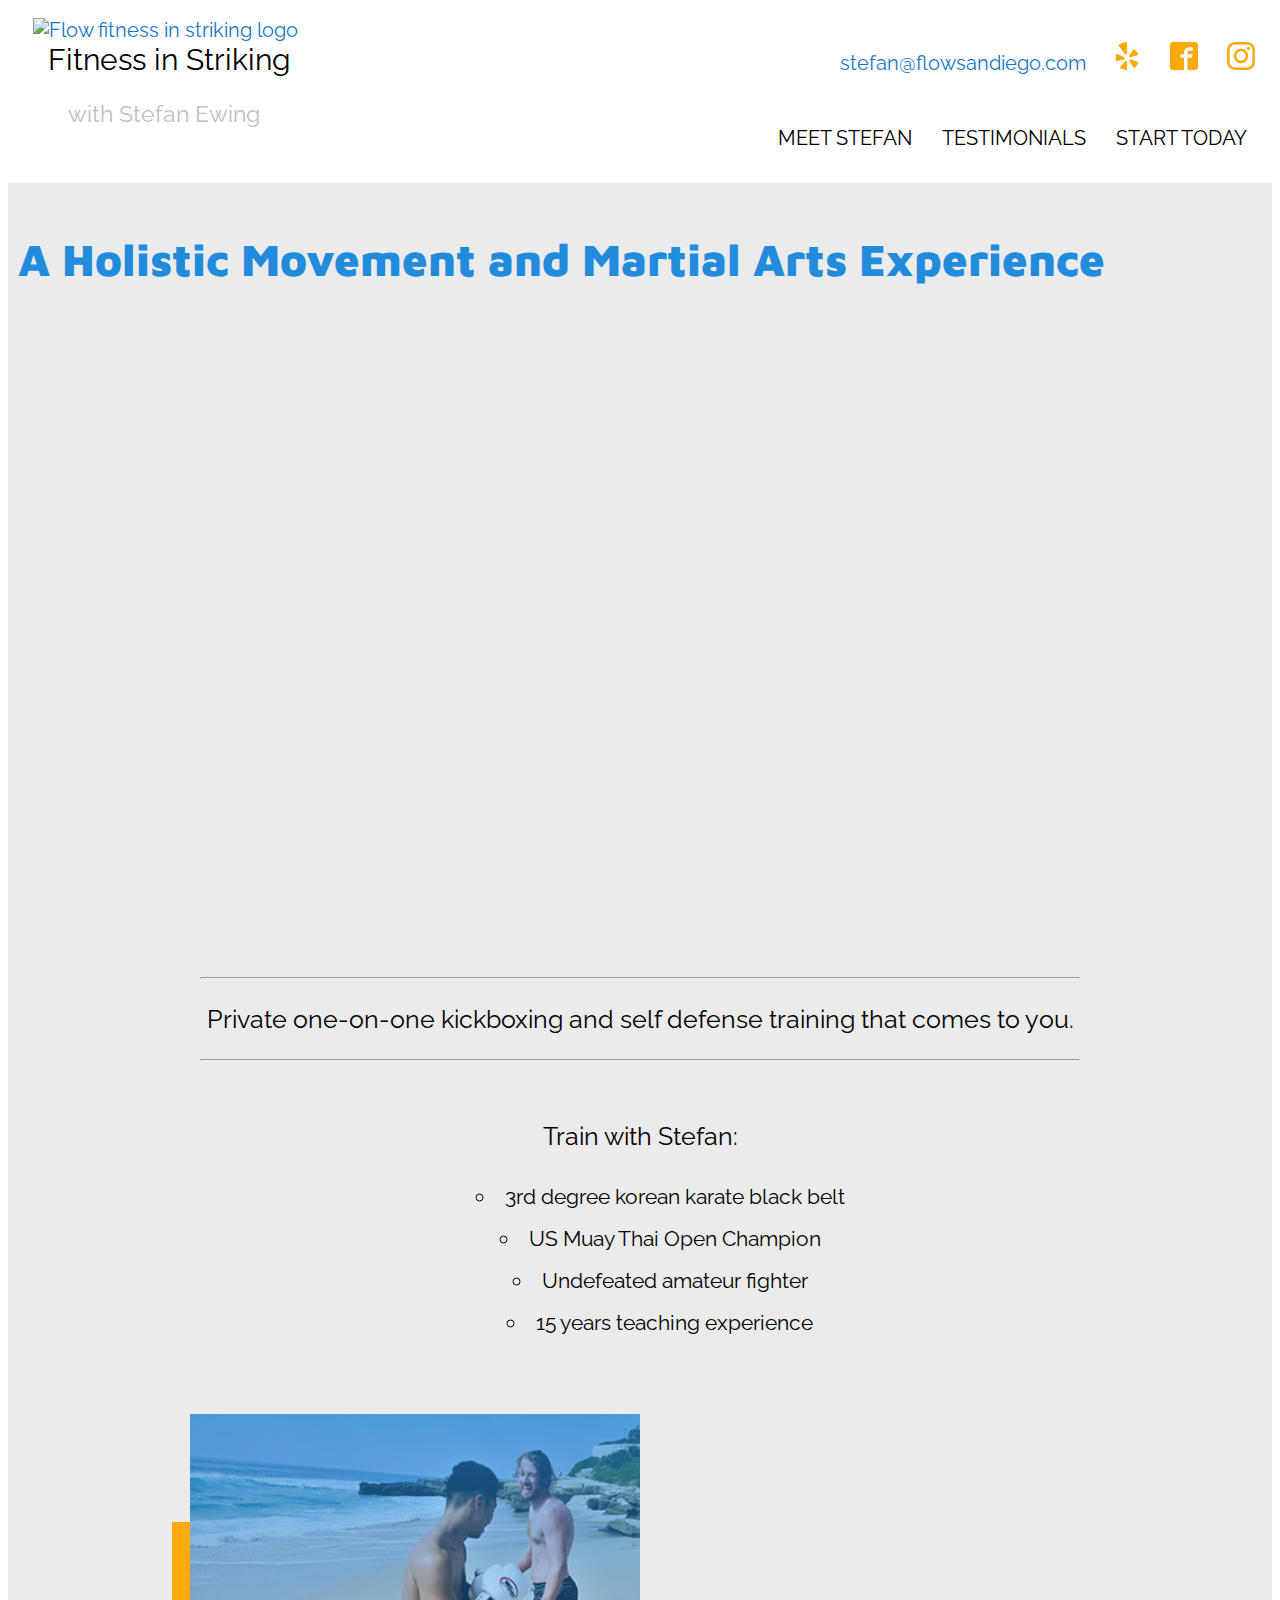
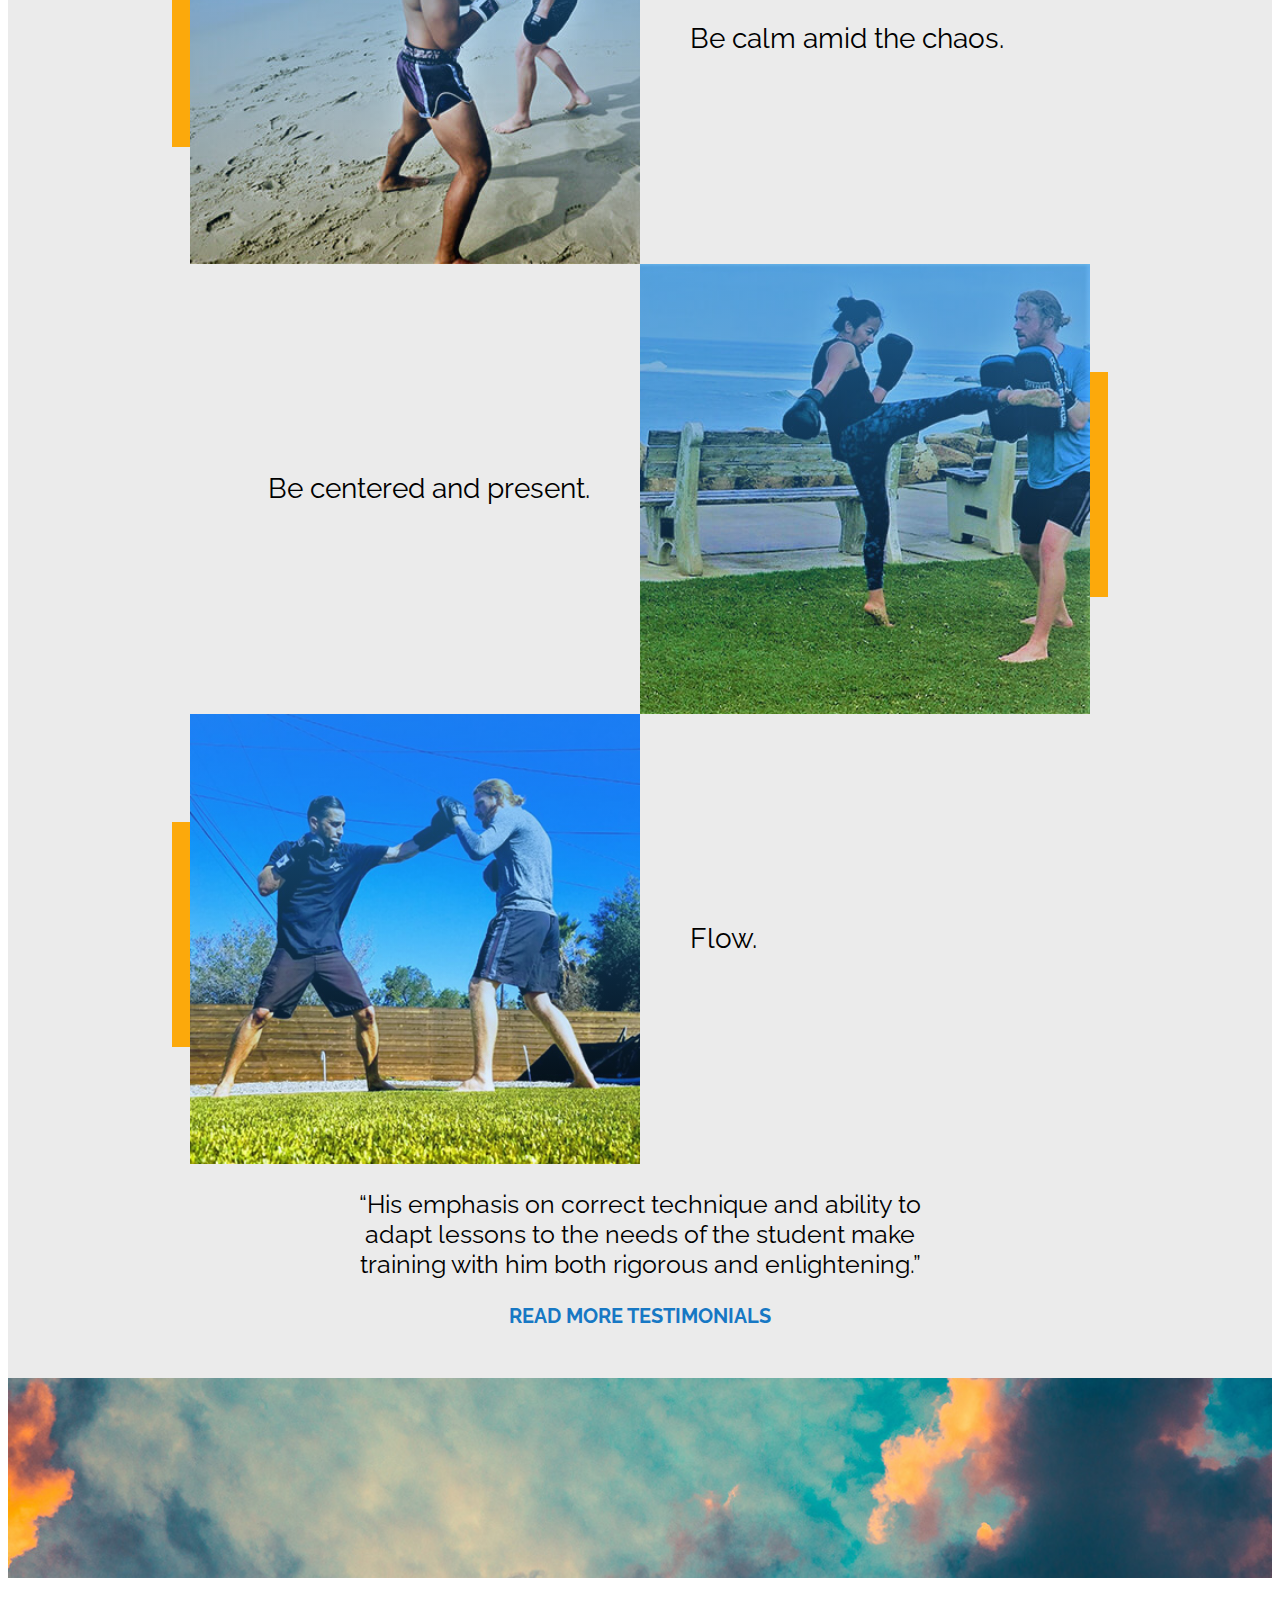
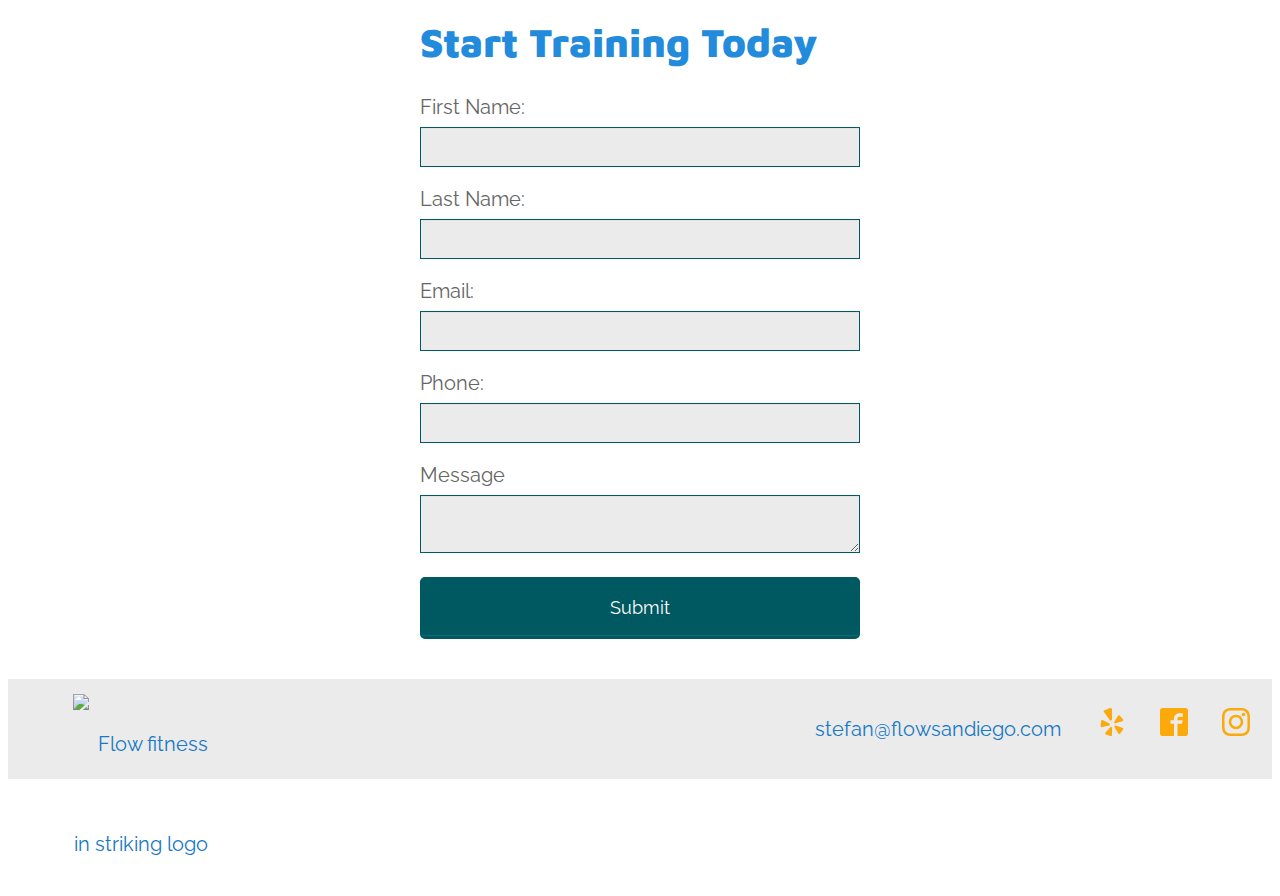
==== commit 92f6fdb3: "Update Muay Thai Personal Training text" ====
--- a/index.html
+++ b/index.html
@@ -5,7 +5,7 @@
 <head>
   <link href="https://fonts.googleapis.com/css?family=Maven+Pro:500,900|Raleway:400,500,600" rel="stylesheet">
   <link href="https://cdn-images.mailchimp.com/embedcode/horizontal-slim-10_7.css" rel="stylesheet" type="text/css">
-  <title>Muay Thai Personal Trainer | Flow Fitness in Striking | San Diego</title>
+  <title>Holistic Movement and Martial Arts | San Diego</title>
   <meta charset="utf-8" />
   <meta name="description" content="Learn muay thai kickboxing and self defense in San Diego with training 
       crafted to you personally. Easily fit training into your schedule by meeting the instructor 
@@ -149,8 +149,7 @@
 
   <main class="container main_content">
     <div class="row main_row">
-      <h1>Muay Thai Personal Training<h1>
-          <h2>Crafted to you Personally</h2>
+      <h1>A Holistic Movement and Martial Arts Experience<h1>
     </div>
     <!--end row-->
 
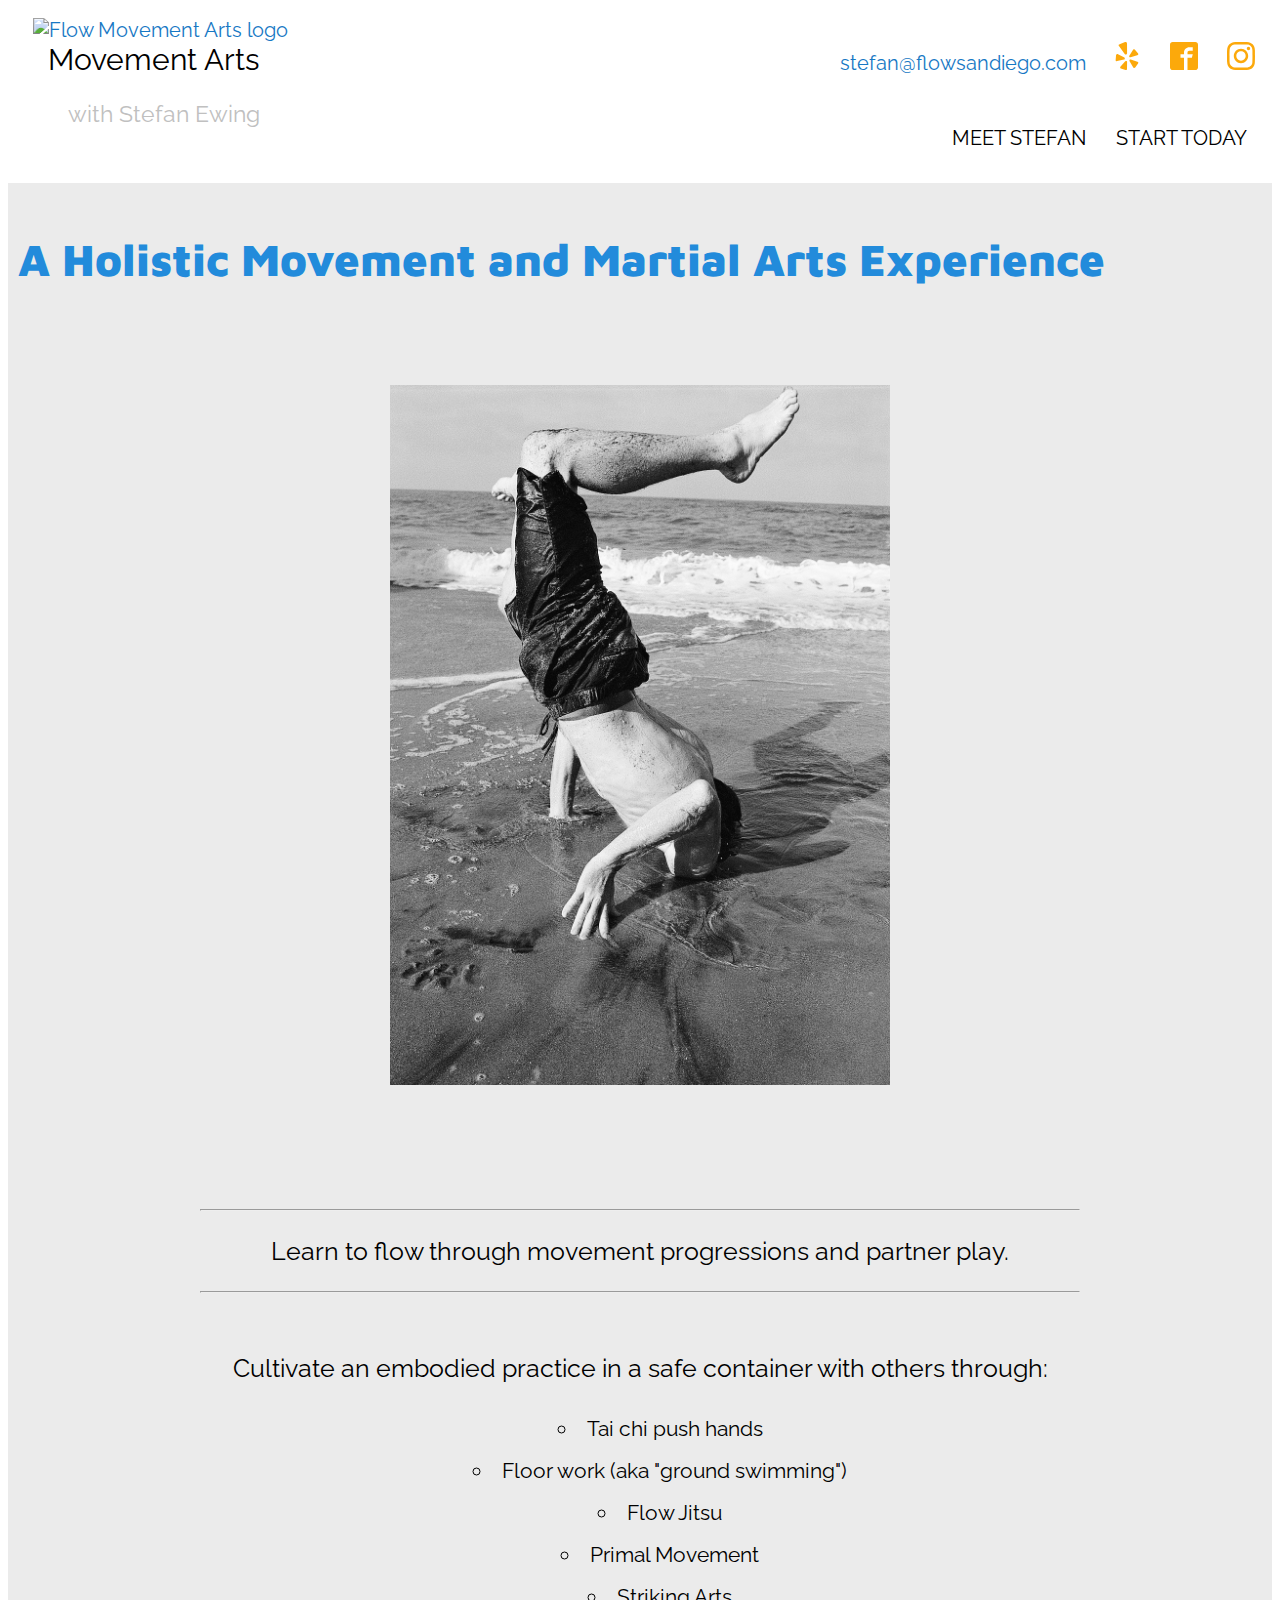
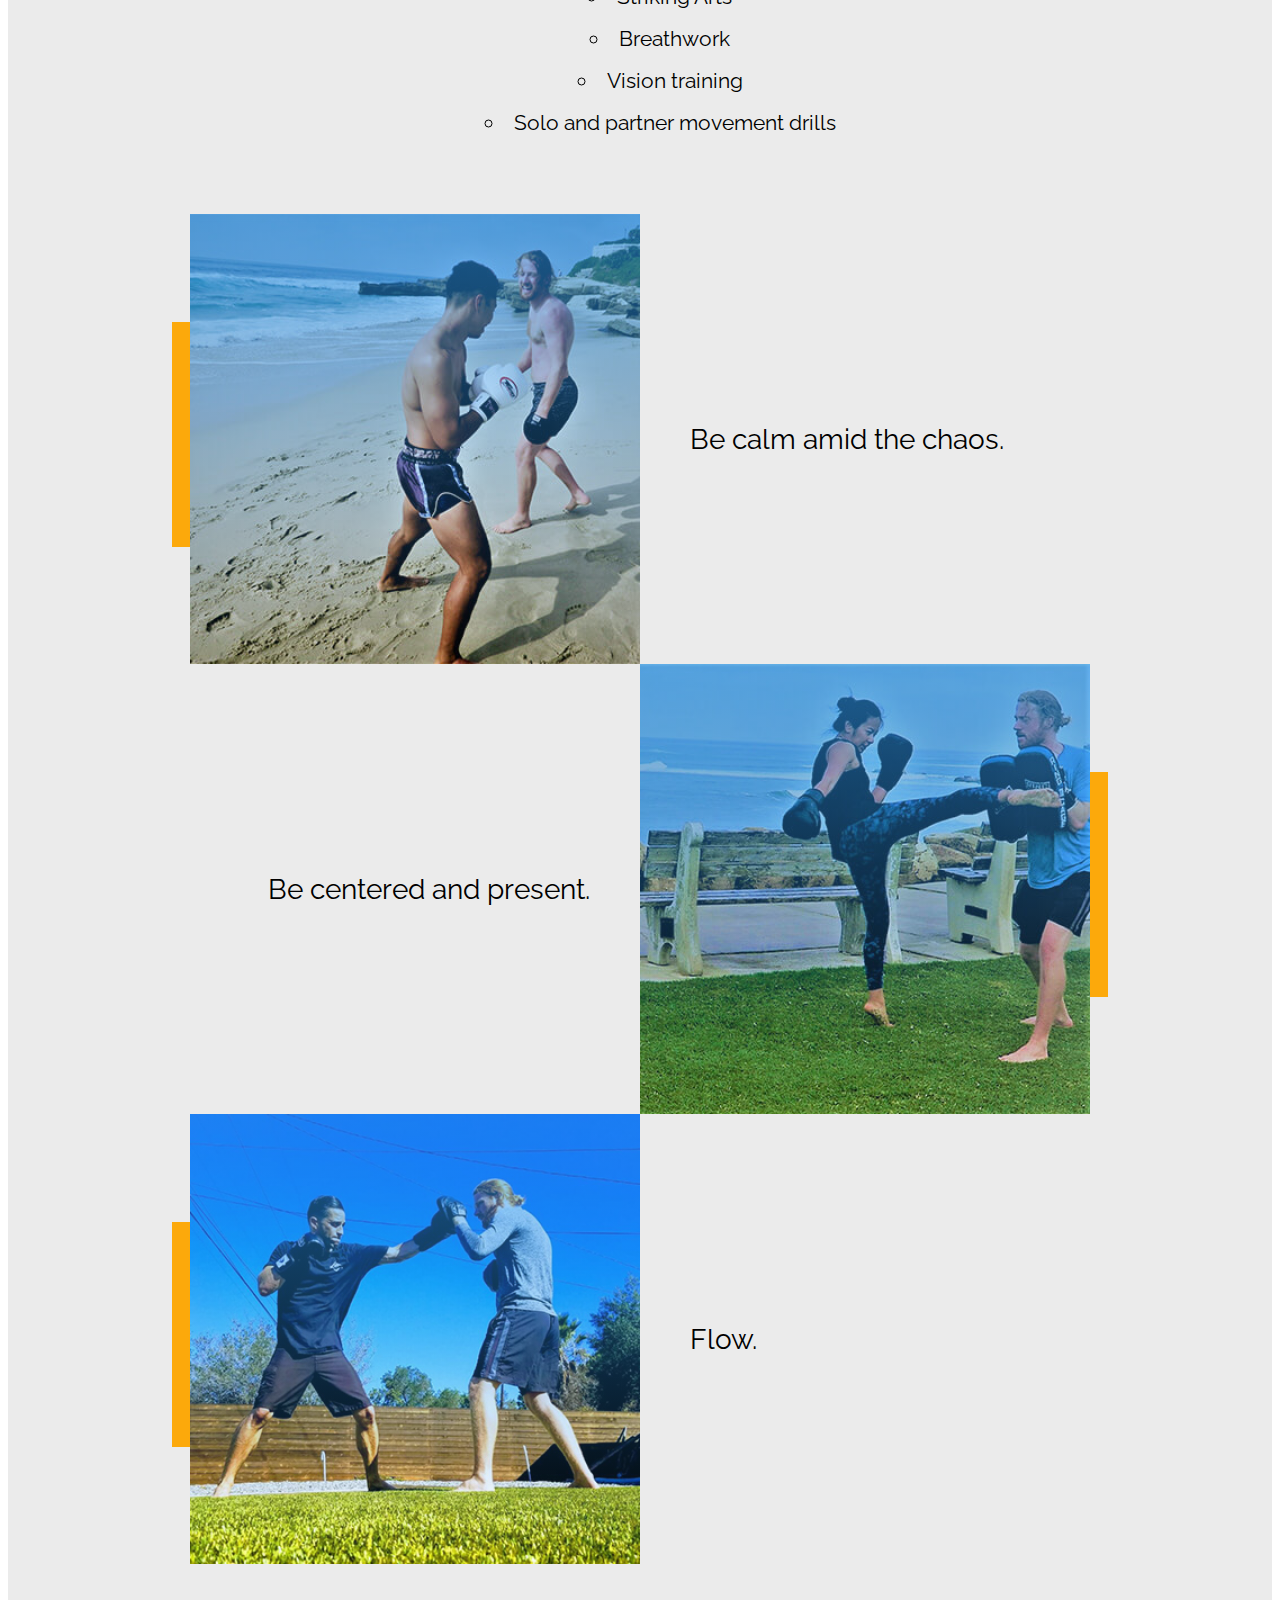
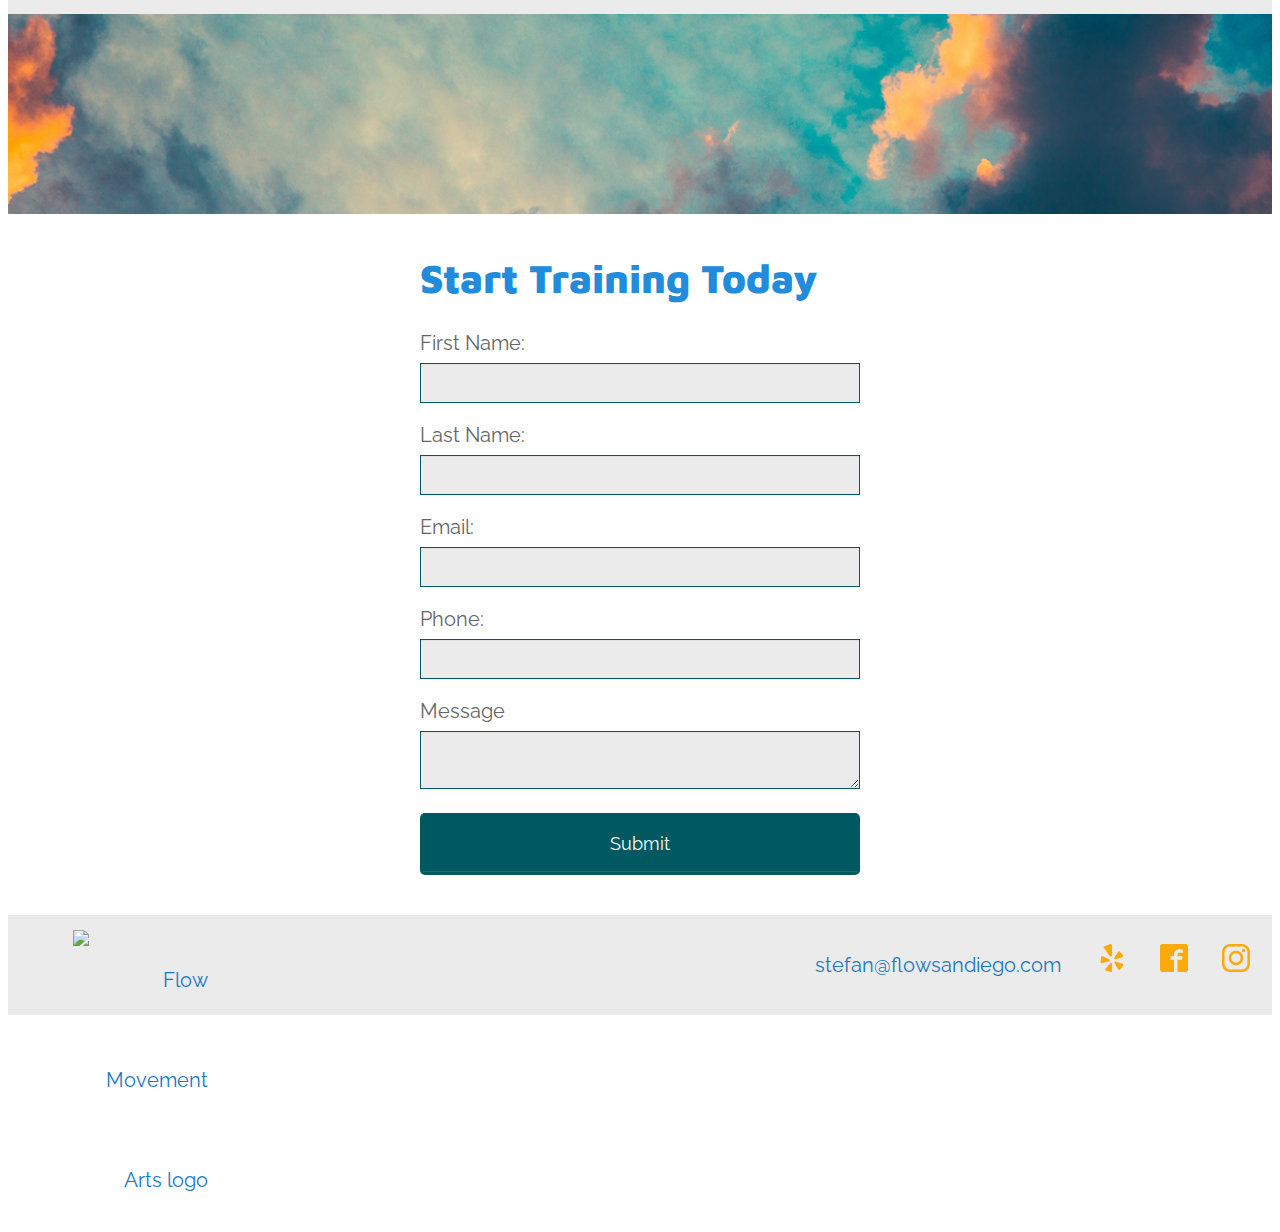
==== commit 12e90c62: "Replace video with new image" ====
--- a/index.html
+++ b/index.html
@@ -90,9 +90,9 @@
 
     <div class="header_grid">
       <div class="main_header">
-        <a href="http://www.flowsandiego.com"><img src="images/flow_logo.png" alt="Flow fitness in striking logo"
+        <a href="http://www.flowsandiego.com"><img src="images/flow_logo.png" alt="Flow Movement Arts logo"
             class="logo_img"></a>
-        <h2>Fitness in Striking</h2>
+        <h2>Movement Arts</h2>
         <h3>with Stefan Ewing</h3>
       </div>
       <div class="contact">
@@ -115,7 +115,6 @@
       <nav class="nav">
         <ul>
           <li><a href="http://www.flowsandiego.com/meet_stefan">Meet Stefan</a></li>
-          <li><a href="http://www.flowsandiego.com/testimonials">Testimonials</a></li>
           <li><a href="#" class="start_today" id="start_today">Start Today</a></li>
         </ul>
       </nav>
@@ -141,7 +140,6 @@
   <nav class="tablet_nav_dropdown" id="tabletNavDropdown">
     <ul>
       <li><a href="http://www.flowsandiego.com/meet_stefan">Meet Stefan</a></li>
-      <li><a href="http://www.flowsandiego.com/testimonials">Testimonials</a></li>
       <li><a href="#" class="start_today" id="start_today">Start Today</a></li>
     </ul>
   </nav>
@@ -153,24 +151,27 @@
     </div>
     <!--end row-->
 
-    <section class="video_container" id="mainContent">
-      <iframe class="embedded_video" src="https://www.youtube.com/embed/jvci0rAVrjs" frameborder="0"
-        allow="accelerometer; autoplay; encrypted-media; gyroscope; picture-in-picture" allowfullscreen></iframe>
-    </section>
+    <div style="max-width: 600px; margin: auto; padding: 50px;">
+      <img style="width: 100%;" src="images/Kodakgold200-45.jpeg">
+    </div>
 
 
     <section class="content">
       <section class="content_overview">
         <hr>
-        <p>Private one-on-one kickboxing and self defense training that comes to you.</p>
+        <p>Learn to flow through movement progressions and partner play.</p>
         <hr>
         <div class="content_overview_div">
-          <p>Train with Stefan:</p>
+          <p>Cultivate an embodied practice in a safe container with others through:</p>
           <ul class="content_overview_list">
-            <li>3rd degree korean karate black belt</li>
-            <li>US Muay Thai Open Champion</li>
-            <li>Undefeated amateur fighter</li>
-            <li>15 years teaching experience</li>
+            <li>Tai chi push hands</li>
+            <li>Floor work (aka "ground swimming")</li>
+            <li>Flow Jitsu</li>
+            <li>Primal Movement</li>
+            <li>Striking Arts</li>
+            <li>Breathwork</li>
+            <li>Vision training</li>
+            <li>Solo and partner movement drills</li>
           </ul>
         </div>
       </section>
@@ -224,17 +225,7 @@
           </section> <!--showcase end-->
 
 
-    <div class="row_testimonial">
-      <div class="textbox_testimonial_main">
-        <p>“His emphasis on correct technique and ability to adapt lessons to
-          the needs of the student make training with him both rigorous
-          and enlightening.”</p>
-        <div class="textbox_testimonial_link">
-          <a href="http://www.flowsandiego.com/testimonials"><strong>Read more testimonials</strong></a>
-        </div>
-      </div>
-      <!--end textbox-->
-    </div>
+    <div class="row_testimonial"></div>
     <!--end row-->
   </main>
   <!--end main_content container-->
@@ -266,8 +257,8 @@
   <footer>
     <div class="large_footer">
       <ul>
-        <a href="http://www.flowsandiego.com/"><img src="images/flow_logo_tagline.png"
-            alt="Flow fitness in striking logo" class="logo_img_small"></a>
+        <a href="http://www.flowsandiego.com/"><img src="images/flow_logo.png" alt="Flow Movement Arts logo"
+            class="logo_img_small"></a>
         <li><a href="mailto:stefan@flowsandiego.com">stefan@flowsandiego.com</a>
         <li>
         <li><a target="_blank" href="https://www.yelp.com/biz/flow-fitness-in-striking-san-diego-3"><svg
@@ -298,8 +289,8 @@
       <ul class="footer_ul_contact">
         <li><a href="mailto:stefan@flowsandiego.com">stefan@flowsandiego.com</a>
         <li>
-          <a href="http://www.flowsandiego.com/"><img src="images/flow_logo_tagline.png"
-              alt="Flow fitness in striking logo" class="logo_img_small"></a>
+          <a href="http://www.flowsandiego.com/"><img src="images/flow_logo.png" alt="Flow Movement Arts logo"
+              class="logo_img_small"></a>
       </ul>
     </div>
   </footer>
